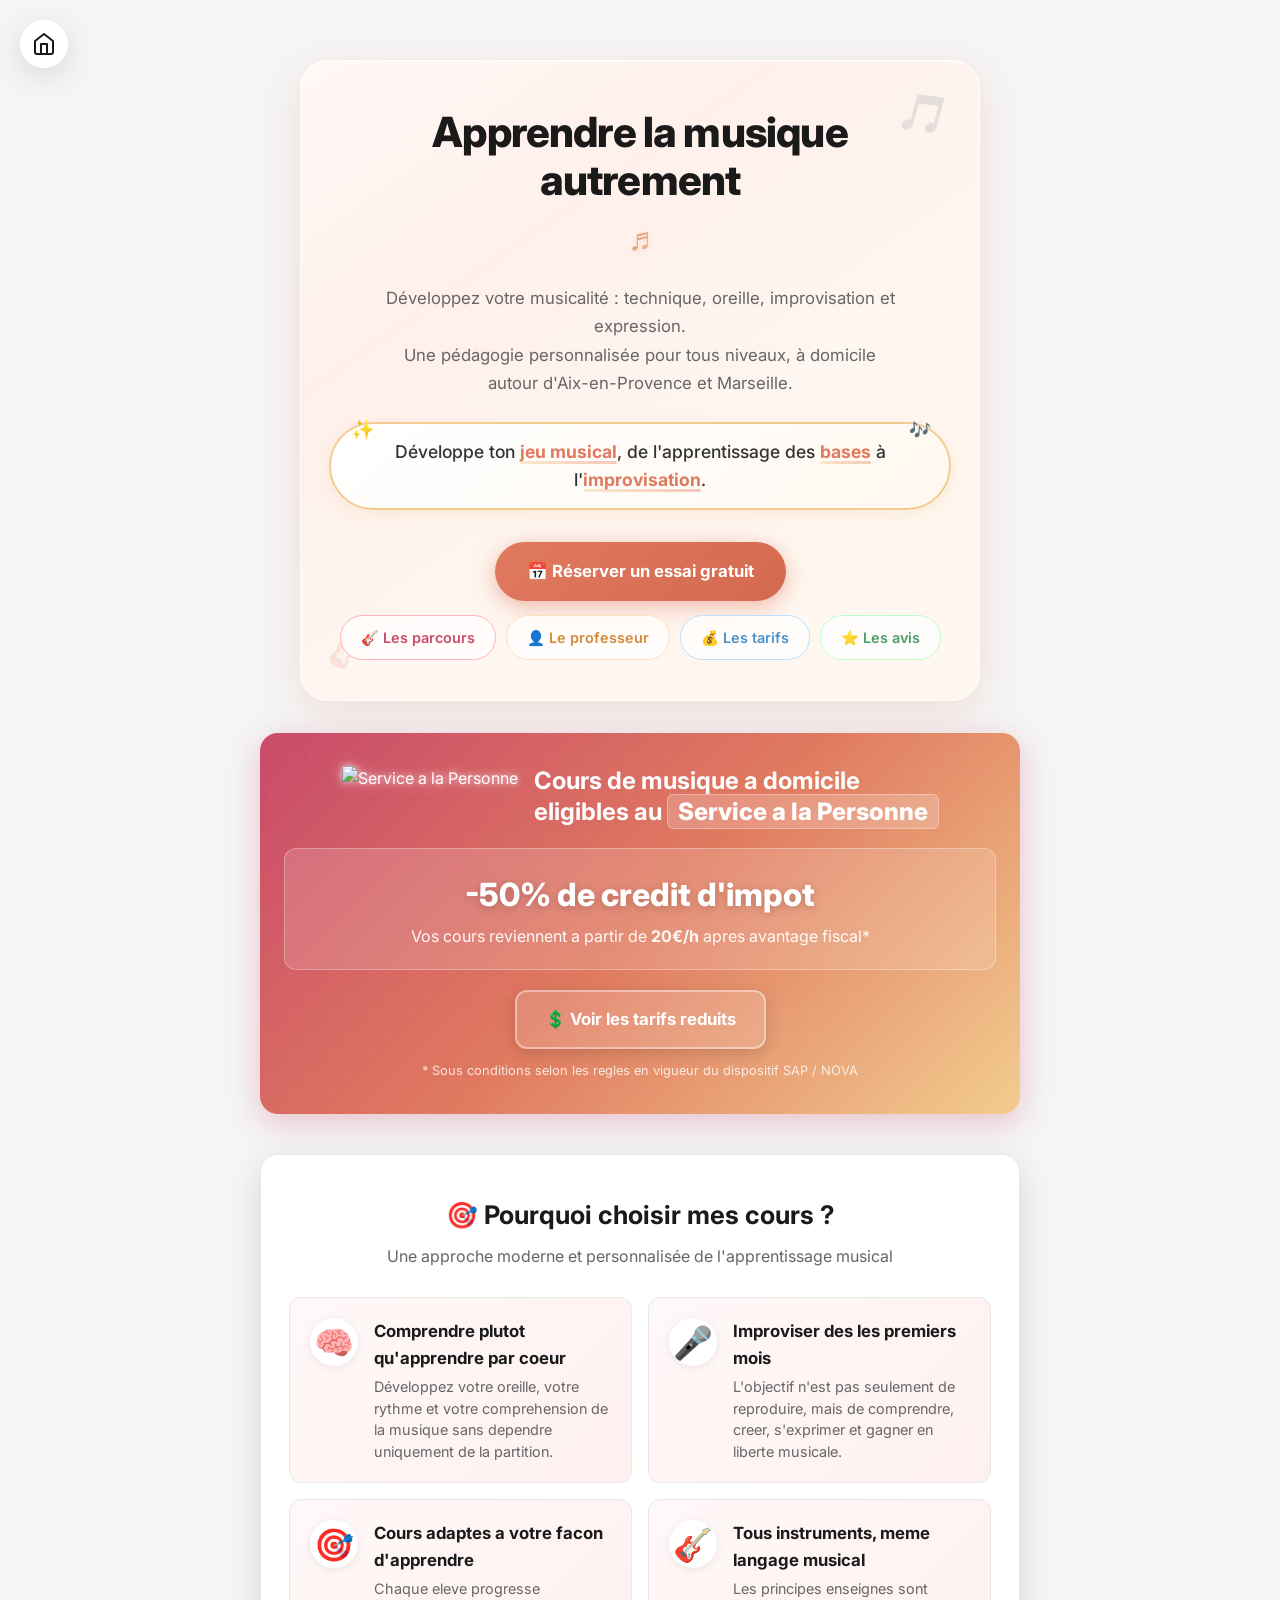
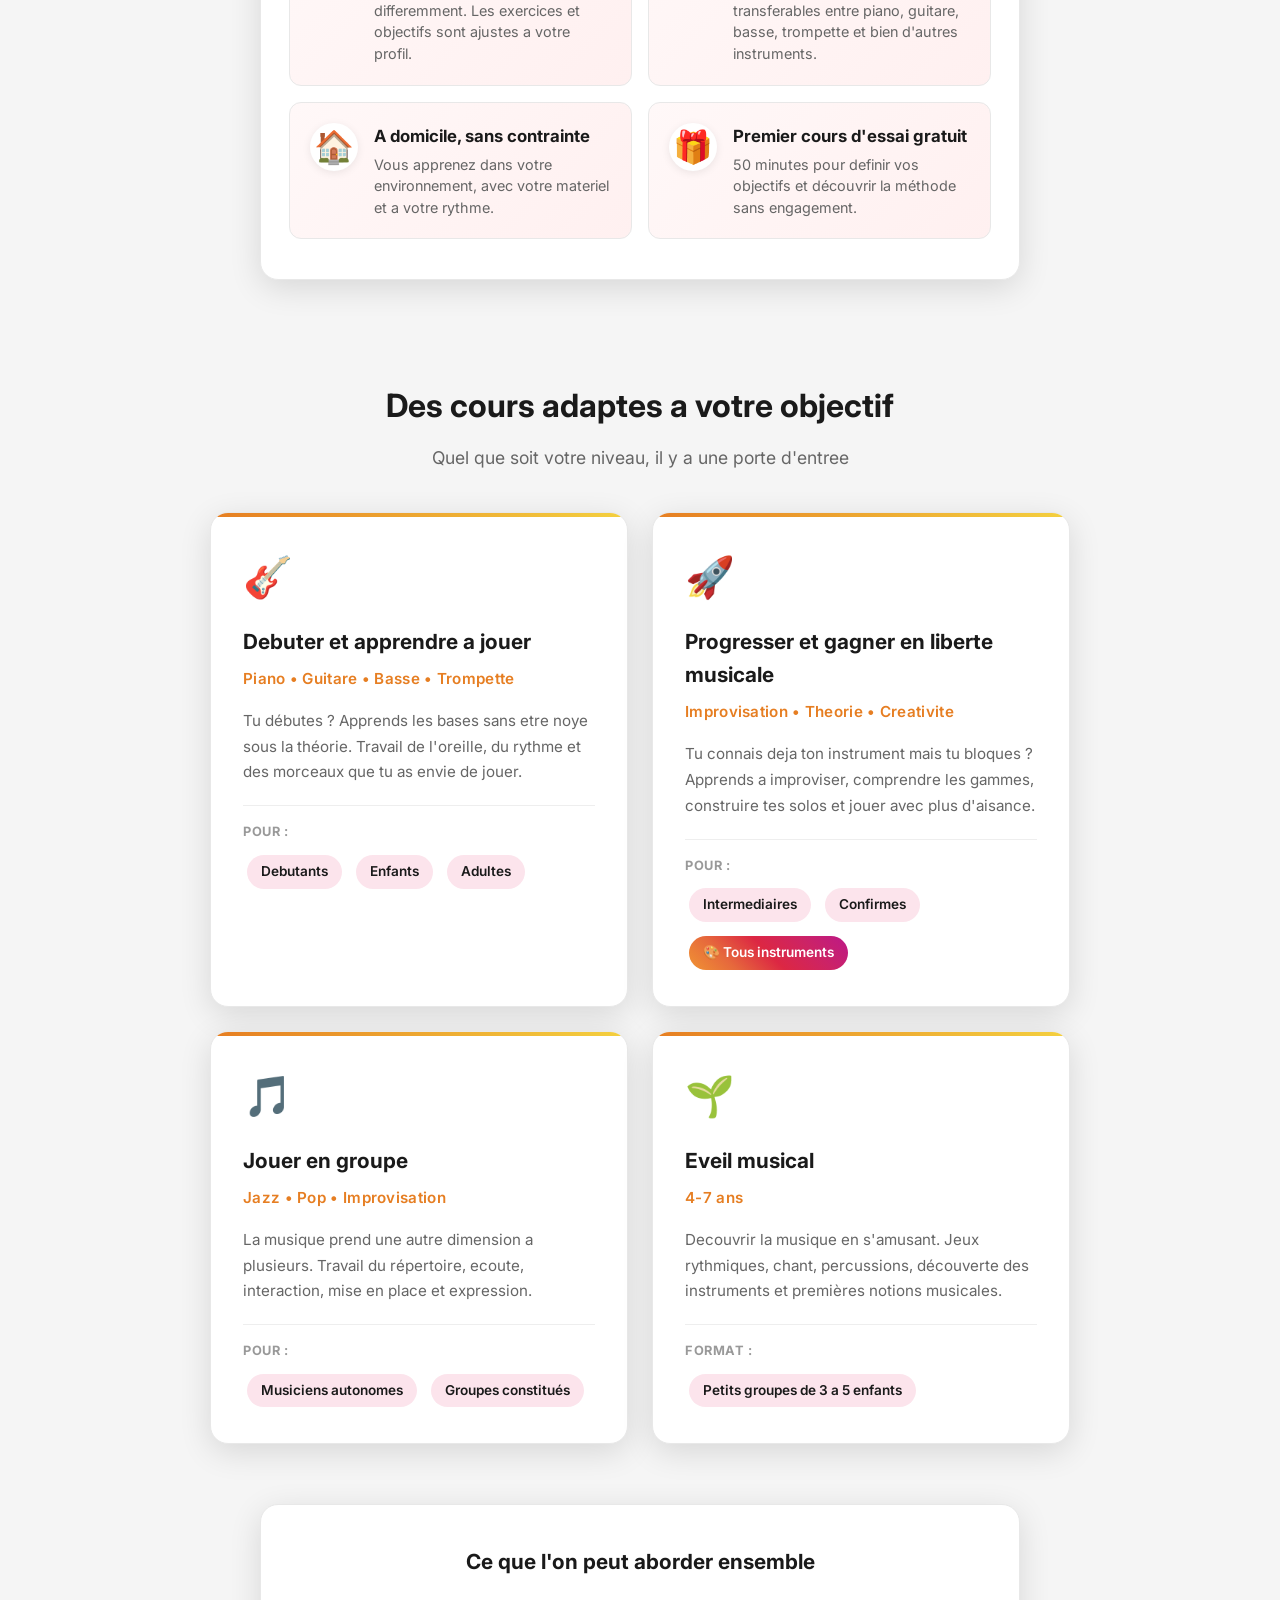
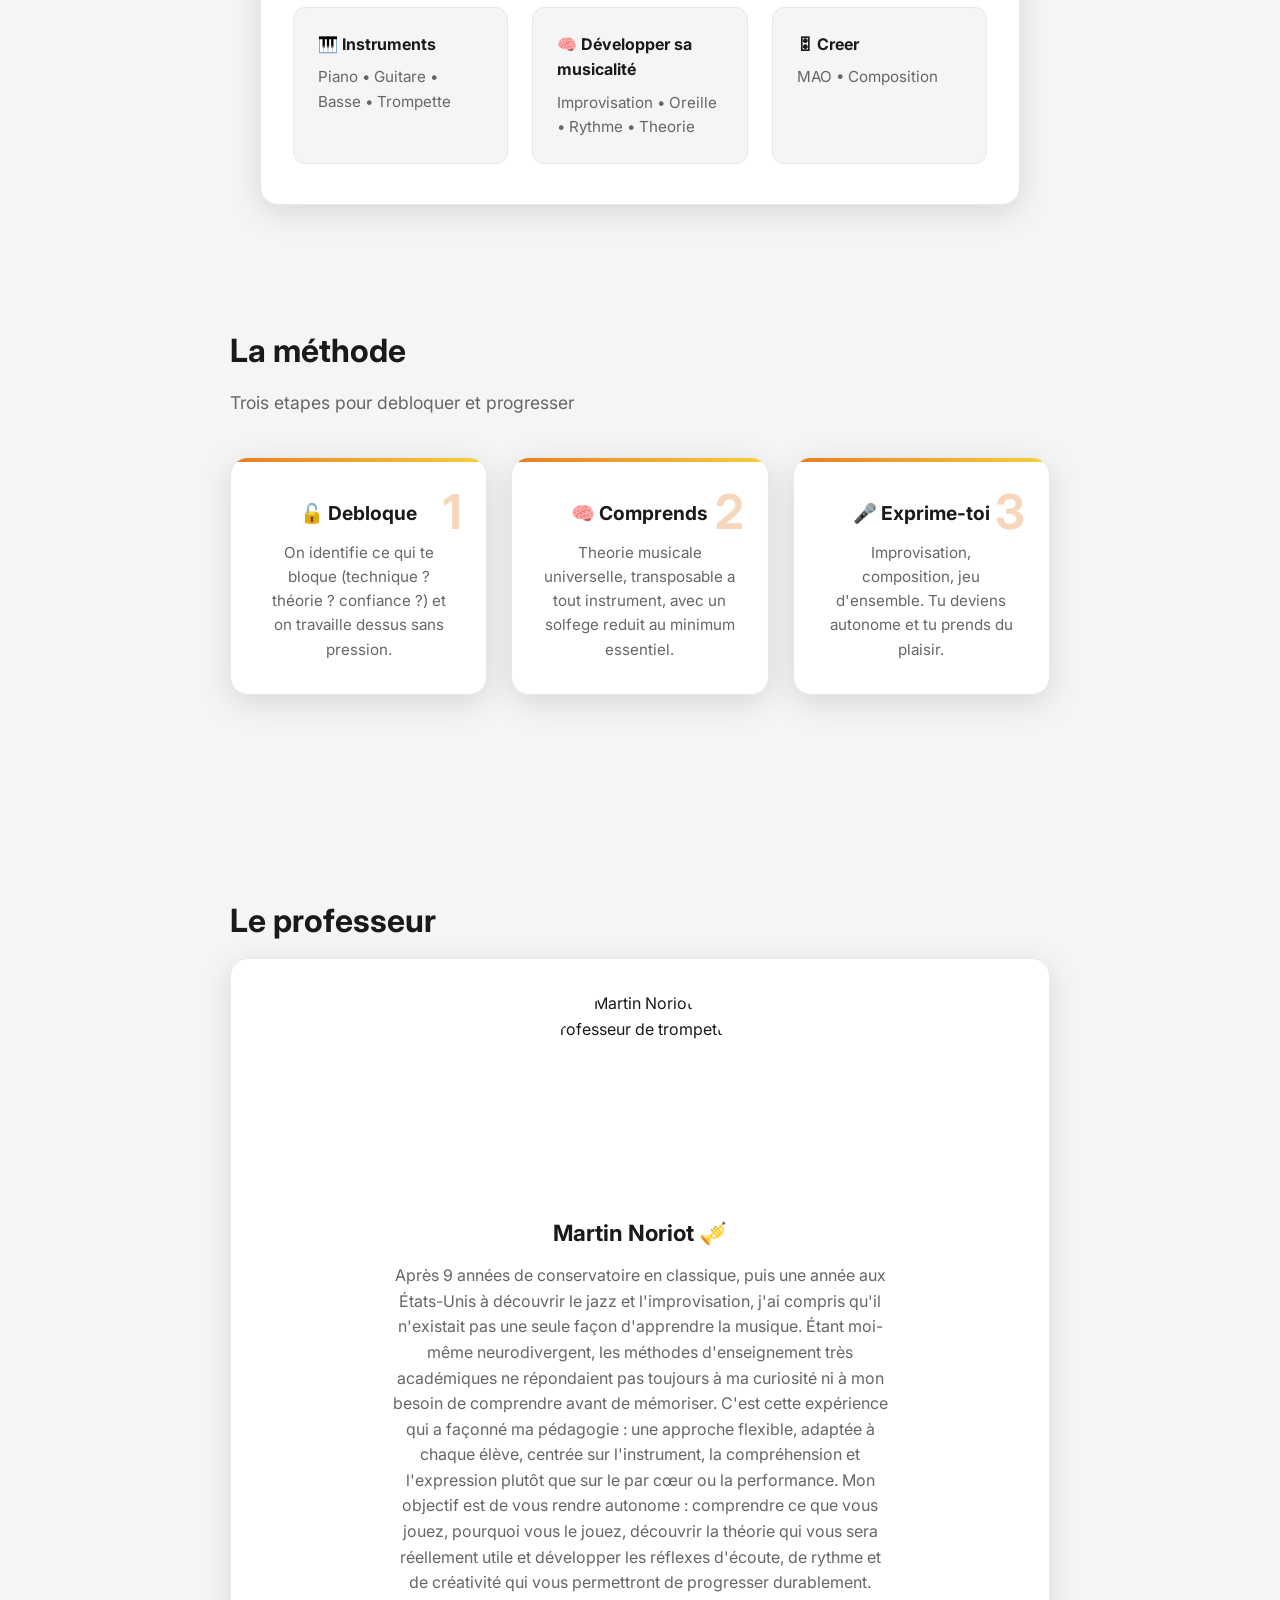
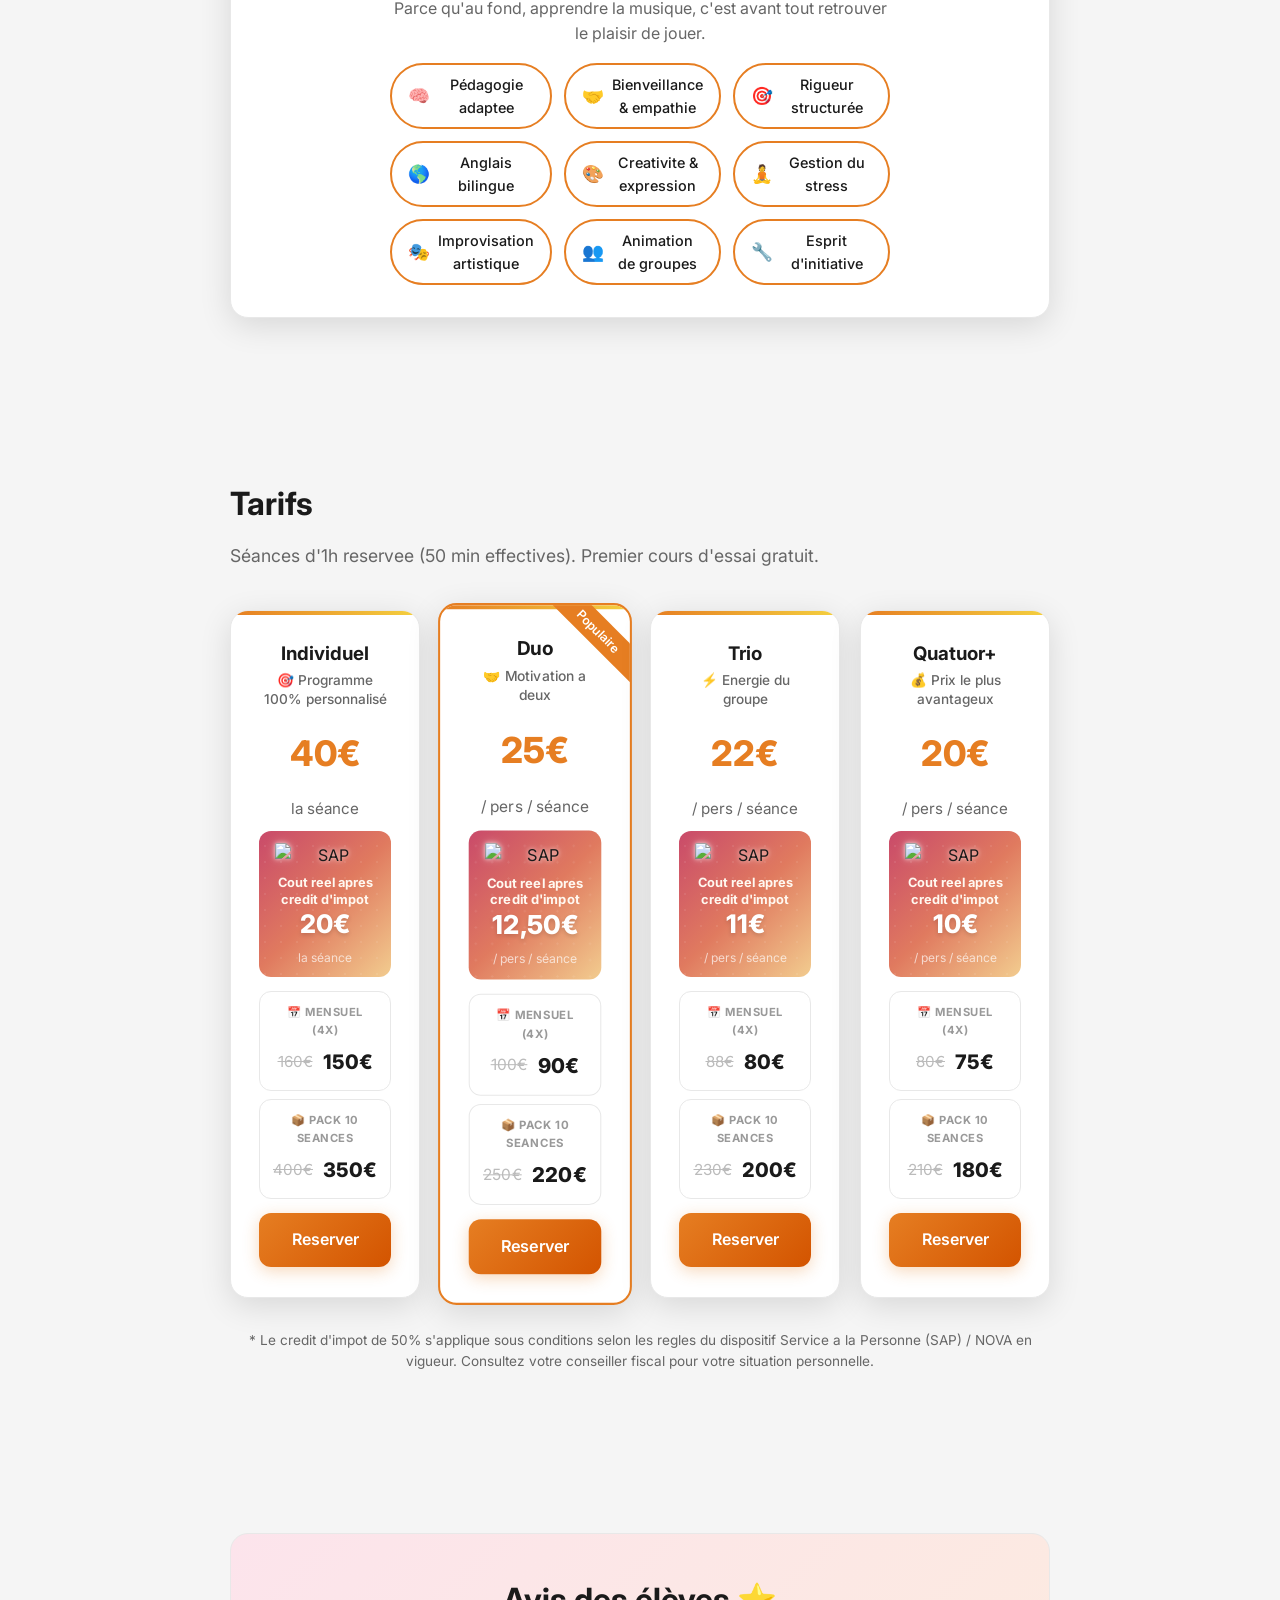
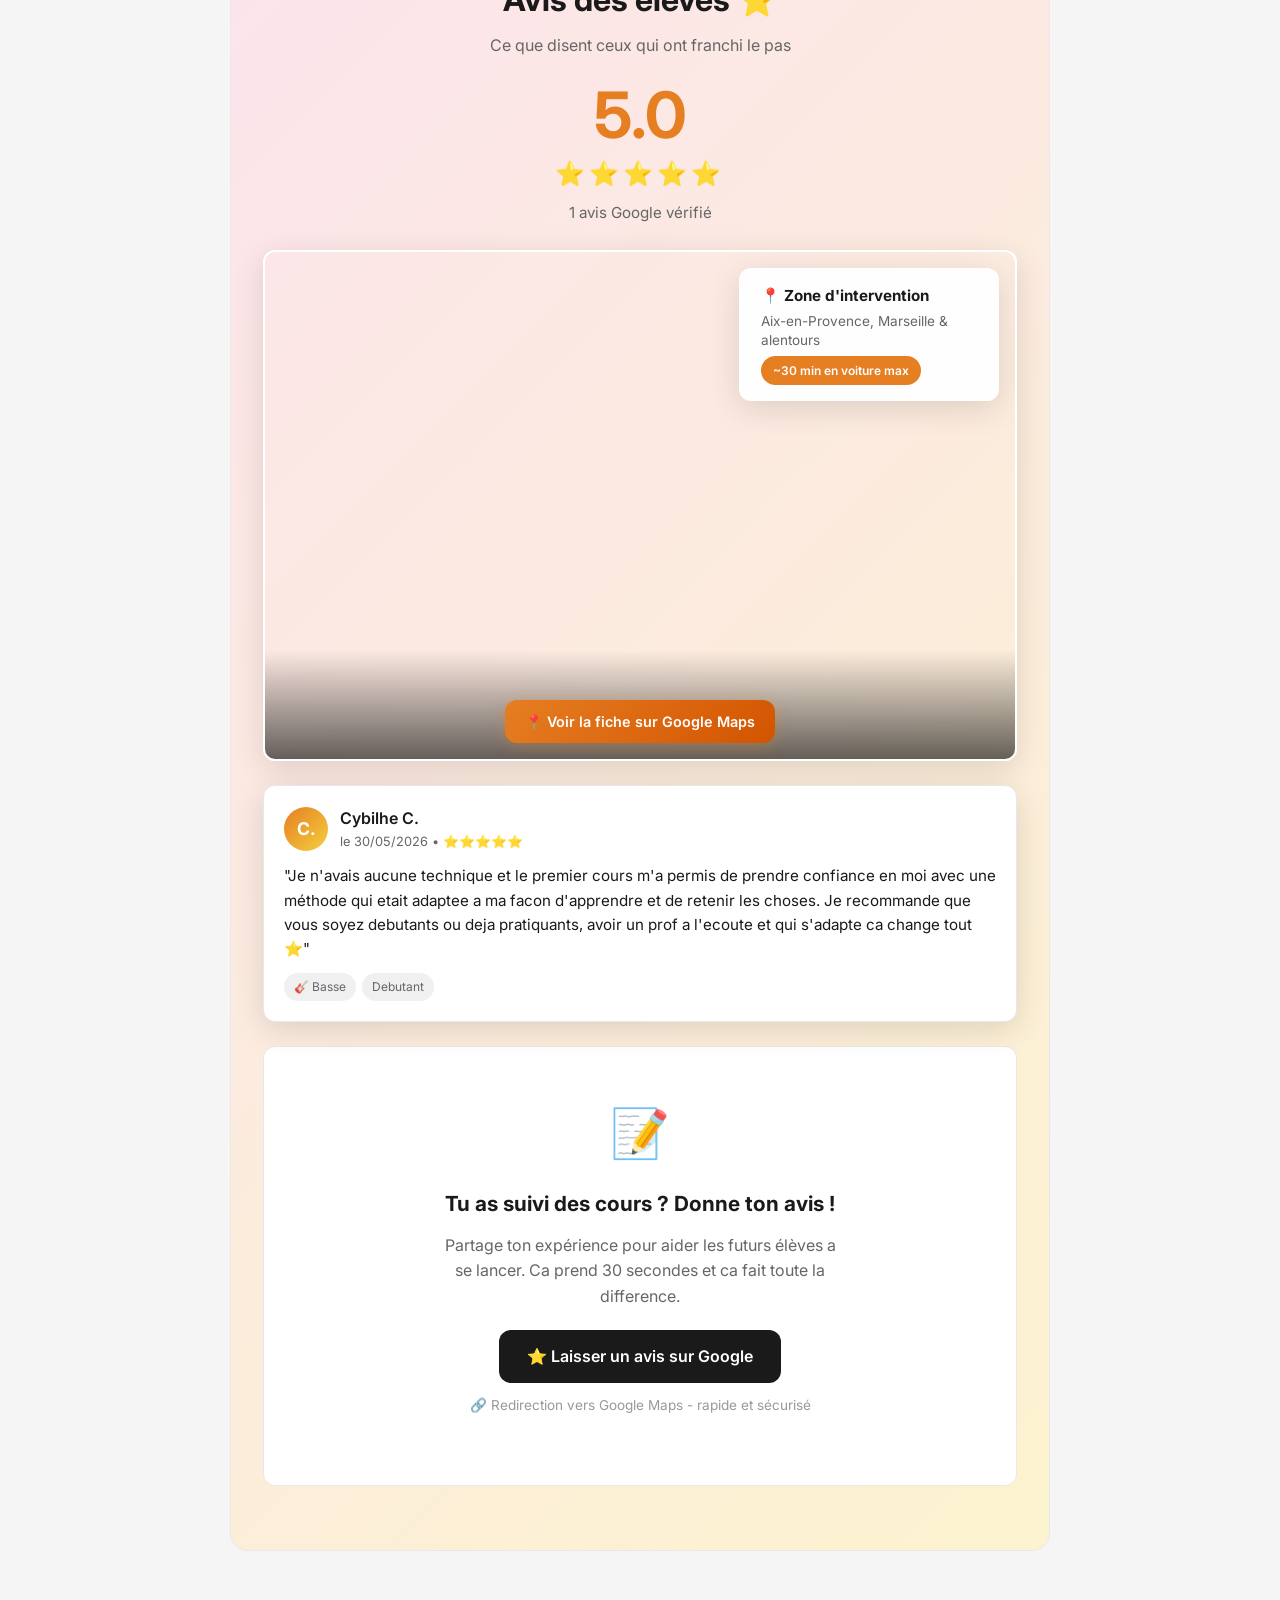
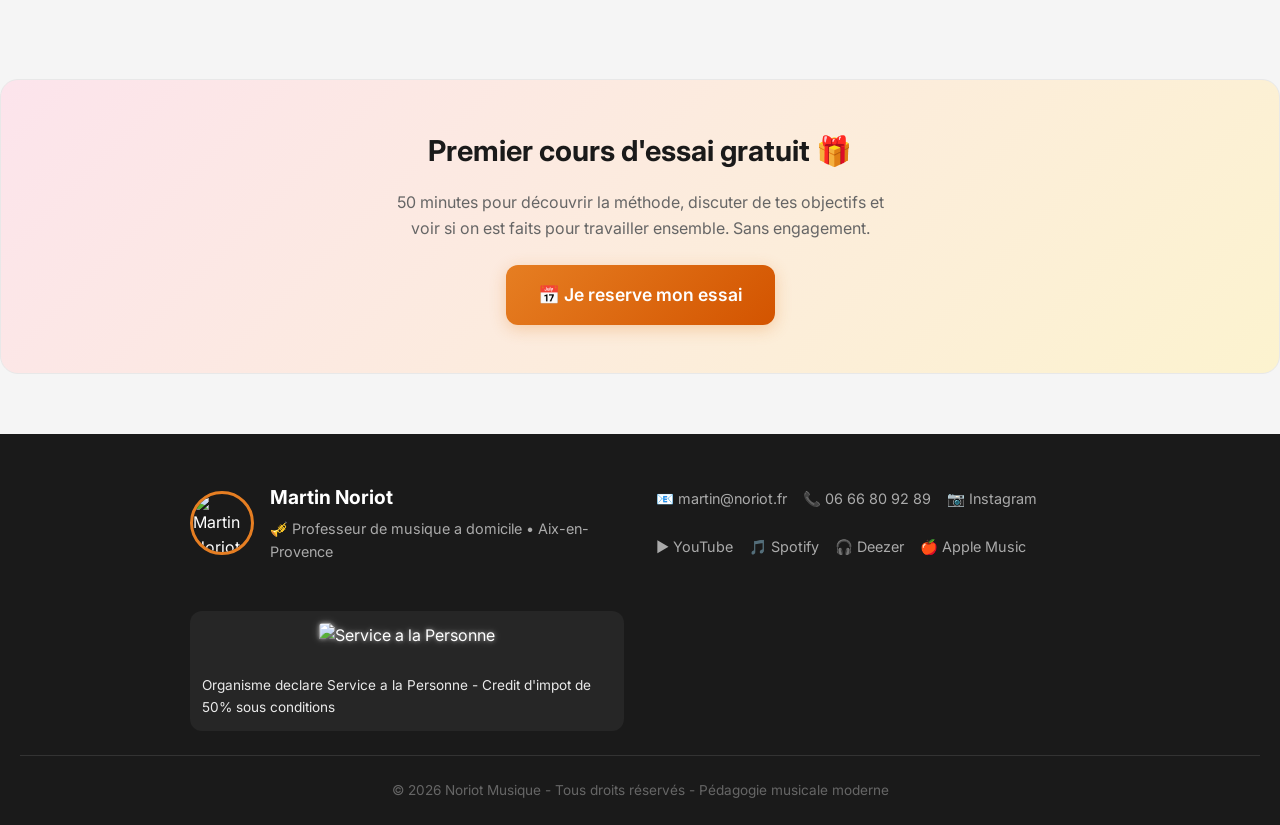
==== Cours.html @ 5ef90db4 "Revise professor description in Cours.html Updated the professor's description to reflect a more per" ====
<!DOCTYPE html>
<html lang="fr">
<head>
  <meta charset="UTF-8">
  <meta name="viewport" content="width=device-width, initial-scale=1.0">
  <title>Cours de Musique — Noriot Musique</title>
  <meta name="description" content="Cours de piano, trompette, guitare, basse a domicile a Aix-en-Provence, Marseille et alentours. Service a la Personne : 50% de credit d'impot. Pédagogie adaptee, improvisation, tous niveaux. Premier cours d'essai gratuit.">

  <link href="https://fonts.googleapis.com/css2?family=Inter:wght@300;400;500;600;700&display=swap" rel="stylesheet">
  <link rel="stylesheet" href="style.css">

  <style>
    /* ============================================
       STYLES SPECIFIQUES PAGE COURS
       ============================================ */

    body {
      background-image: url("https://raw.githubusercontent.com/MNoriot/Noriot-Musique/main/Fond.png");
      background-size: cover;
      background-position: center;
      background-repeat: no-repeat;
      background-attachment: fixed;
    }

    /* ============================================
       HERO REWORKED
       ============================================ */
        /* ============================================
       HERO REWORKED - Design moderne
       ============================================ */
    .hero-cours {
      padding: 60px 16px 32px;
      text-align: center;
    }

    .hero-cours-card {
      background: linear-gradient(145deg, #fff8f5 0%, #fff0eb 30%, #fef6f0 60%, #fff8f0 100%);
      backdrop-filter: blur(16px);
      border-radius: 28px;
      padding: 48px 28px 40px;
      max-width: 680px;
      margin: 0 auto;
      box-shadow:
        0 4px 24px rgba(224, 122, 95, 0.08),
        0 16px 48px rgba(224, 122, 95, 0.12),
        inset 0 1px 0 rgba(255,255,255,0.6);
      border: 1px solid rgba(255,255,255,0.8);
      position: relative;
      overflow: hidden;
    }

    .hero-cours-card::before {
      content: "\1F3B5";
      position: absolute;
      top: 20px;
      right: 30px;
      font-size: 2.5rem;
      opacity: 0.15;
      transform: rotate(15deg);
      pointer-events: none;
    }

    .hero-cours-card::after {
      content: "\1F3B8";
      position: absolute;
      bottom: 25px;
      left: 25px;
      font-size: 2rem;
      opacity: 0.12;
      transform: rotate(-10deg);
      pointer-events: none;
    }

    .hero-cours-card h1 {
      font-size: clamp(1.8rem, 5vw, 2.6rem);
      font-weight: 800;
      margin-bottom: 8px;
      color: #1a1a1a;
      line-height: 1.15;
      letter-spacing: -0.02em;
      position: relative;
      z-index: 2;
    }

    .hero-music-icon {
      font-size: 2rem;
      margin-bottom: 20px;
      display: inline-block;
      background: linear-gradient(135deg, #e07a5f, #f2cc8f);
      -webkit-background-clip: text;
      -webkit-text-fill-color: transparent;
      background-clip: text;
      filter: drop-shadow(0 2px 4px rgba(224, 122, 95, 0.2));
      position: relative;
      z-index: 2;
    }

    .hero-subtitle {
      font-size: 1.05rem;
      color: #666;
      max-width: 520px;
      margin: 0 auto 24px;
      line-height: 1.7;
      font-weight: 400;
      position: relative;
      z-index: 2;
    }

    .hero-slogan-wrapper {
      display: inline-block;
      background: linear-gradient(135deg, #fff 0%, #fff8f0 100%);
      border: 2px solid #f2cc8f;
      border-radius: 50px;
      padding: 14px 28px;
      margin: 0 auto 32px;
      box-shadow:
        0 4px 16px rgba(242, 204, 143, 0.25),
        inset 0 1px 0 rgba(255,255,255,0.8);
      position: relative;
      z-index: 2;
    }

    .hero-slogan-wrapper::before {
      content: "\2728";
      position: absolute;
      top: -10px;
      left: 20px;
      font-size: 1.2rem;
      animation: twinkle 2s ease-in-out infinite;
    }

    .hero-slogan-wrapper::after {
      content: "\1F3B6";
      position: absolute;
      top: -8px;
      right: 18px;
      font-size: 1.1rem;
      animation: twinkle 2.5s ease-in-out infinite 0.5s;
    }

    @keyframes twinkle {
      0%, 100% { transform: scale(1) rotate(0deg); opacity: 0.8; }
      50% { transform: scale(1.2) rotate(10deg); opacity: 1; }
    }

    .hero-slogan {
      font-size: 1.1rem;
      color: #333;
      line-height: 1.6;
      font-weight: 500;
      margin: 0;
    }

    .hero-slogan .highlight {
      color: #e07a5f;
      font-weight: 700;
      position: relative;
    }

    .hero-slogan .highlight::after {
      content: "";
      position: absolute;
      bottom: -2px;
      left: 0;
      right: 0;
      height: 3px;
      background: linear-gradient(90deg, #f2cc8f, #e07a5f);
      border-radius: 2px;
      opacity: 0.4;
    }

    .hero-buttons {
      display: flex;
      flex-direction: column;
      align-items: center;
      gap: 14px;
      position: relative;
      z-index: 2;
    }

    .hero-buttons-row-primary {
      display: flex;
      justify-content: center;
      width: 100%;
    }

    .hero-buttons-row-primary .btn {
      background: linear-gradient(135deg, #e07a5f 0%, #d4694f 100%);
      color: white;
      font-weight: 700;
      font-size: 1.05rem;
      padding: 16px 32px;
      border-radius: 50px;
      border: none;
      box-shadow:
        0 4px 16px rgba(224, 122, 95, 0.35),
        0 8px 32px rgba(224, 122, 95, 0.2);
      transition: all 0.3s ease;
      text-decoration: none;
      display: inline-flex;
      align-items: center;
      gap: 8px;
    }

    .hero-buttons-row-primary .btn:hover {
      transform: translateY(-3px) scale(1.02);
      box-shadow:
        0 8px 24px rgba(224, 122, 95, 0.45),
        0 12px 40px rgba(224, 122, 95, 0.25);
    }

    .hero-buttons-row-secondary {
      display: flex;
      flex-wrap: wrap;
      justify-content: center;
      gap: 10px;
    }

    .hero-buttons-row-secondary .btn {
      background: rgba(255,255,255,0.7);
      color: #555;
      font-weight: 600;
      font-size: 0.9rem;
      padding: 10px 20px;
      border-radius: 50px;
      border: 1.5px solid;
      transition: all 0.3s ease;
      text-decoration: none;
      display: inline-flex;
      align-items: center;
      gap: 6px;
      backdrop-filter: blur(8px);
    }

    .hero-buttons-row-secondary .btn:nth-child(1) {
      border-color: #ffb3ba;
      color: #c94a6a;
    }
    .hero-buttons-row-secondary .btn:nth-child(1):hover {
      background: #ffb3ba;
      color: white;
      transform: translateY(-2px);
    }

    .hero-buttons-row-secondary .btn:nth-child(2) {
      border-color: #ffdfba;
      color: #d4893a;
    }
    .hero-buttons-row-secondary .btn:nth-child(2):hover {
      background: #ffdfba;
      color: white;
      transform: translateY(-2px);
    }

    .hero-buttons-row-secondary .btn:nth-child(3) {
      border-color: #bae1ff;
      color: #4a90c9;
    }
    .hero-buttons-row-secondary .btn:nth-child(3):hover {
      background: #bae1ff;
      color: white;
      transform: translateY(-2px);
    }

    .hero-buttons-row-secondary .btn:nth-child(4) {
      border-color: #baffc9;
      color: #4a9c6a;
    }
    .hero-buttons-row-secondary .btn:nth-child(4):hover {
      background: #baffc9;
      color: white;
      transform: translateY(-2px);
    }

.sap-banner {
      background: linear-gradient(135deg, #c94a6a 0%, #e07a5f 50%, #f2cc8f 100%);
      color: white;
      padding: 32px 24px;
      border-radius: var(--radius);
      margin: 0 20px 40px;
      max-width: 760px;
      margin-left: auto;
      margin-right: auto;
      box-shadow: 0 8px 32px rgba(201, 74, 106, 0.3);
      position: relative;
      overflow: hidden;
      text-align: center;
    }

    .sap-banner::before {
      content: '';
      position: absolute;
      top: -50%;
      left: -50%;
      width: 200%;
      height: 200%;
      background: radial-gradient(circle, rgba(255,255,255,0.08) 1px, transparent 1px);
      background-size: 20px 20px;
      pointer-events: none;
    }

    .sap-banner-content {
      position: relative;
      z-index: 2;
    }

    .sap-badge-row {
      display: flex;
      align-items: center;
      justify-content: center;
      gap: 16px;
      flex-wrap: wrap;
      margin-bottom: 20px;
    }

    .sap-logo {
      height: 60px;
      width: auto;
      filter: drop-shadow(0 0 3px rgba(255,255,255,0.6)) drop-shadow(0 0 6px rgba(255,255,255,0.3));
      border-radius: 4px;
    }

    .sap-title {
      font-size: 1.3rem;
      font-weight: 700;
      line-height: 1.3;
      text-align: left;
    }

    .sap-highlight {
      background: rgba(255,255,255,0.2);
      color: #fff;
      padding: 2px 10px;
      border-radius: 6px;
      font-weight: 800;
      border: 1px solid rgba(255,255,255,0.3);
    }

    .sap-savings {
      background: rgba(255,255,255,0.15);
      backdrop-filter: blur(10px);
      border: 1px solid rgba(255,255,255,0.3);
      border-radius: var(--radius-sm);
      padding: 20px 24px;
      margin: 20px 0;
    }

    .sap-savings-main {
      font-size: 2rem;
      font-weight: 800;
      color: #fff;
      text-shadow: 0 2px 8px rgba(0,0,0,0.2);
    }

    .sap-savings-sub {
      font-size: 1rem;
      opacity: 0.95;
      margin-top: 4px;
    }

    .sap-cta {
      margin-top: 20px;
    }

    .sap-cta .btn {
      background: rgba(255,255,255,0.15);
      color: white;
      font-weight: 700;
      font-size: 1.05rem;
      padding: 14px 28px;
      border: 2px solid rgba(255,255,255,0.4);
      box-shadow: 0 4px 16px rgba(0,0,0,0.15);
      backdrop-filter: blur(4px);
    }

    .sap-cta .btn:hover {
      background: rgba(255,255,255,0.25);
      transform: translateY(-2px);
      box-shadow: 0 6px 20px rgba(0,0,0,0.25);
    }

    .sap-note {
      font-size: 0.8rem;
      opacity: 0.8;
      margin-top: 12px;
    }

    /* ============================================
       SECTION AVANTAGES SAP
       ============================================ */

    .sap-section {
      background: var(--blanc);
      border-radius: var(--radius);
      padding: 40px 28px;
      margin: 0 20px 40px;
      max-width: 760px;
      margin-left: auto;
      margin-right: auto;
      box-shadow: var(--shadow);
      border: 1.5px solid #e8e8e8;
    }

    .sap-section h2 {
      text-align: center;
      font-size: 1.6rem;
      margin-bottom: 8px;
      color: var(--noir);
    }

    .sap-section .subtitle {
      text-align: center;
      color: var(--gris);
      margin-bottom: 28px;
    }

    .sap-grid {
      display: grid;
      grid-template-columns: 1fr;
      gap: 16px;
    }

    .sap-item {
      display: flex;
      align-items: flex-start;
      gap: 16px;
      padding: 20px;
      background: linear-gradient(135deg, #fff8f8, #fff0f0);
      border-radius: var(--radius-sm);
      border-left: 4px solid var(--rose);
      border: 1.5px solid #e8e8e8;
      transition: var(--transition);
    }

    .sap-item:hover {
      transform: translateX(4px);
      box-shadow: var(--shadow);
    }

    .sap-item-icon {
      font-size: 2rem;
      flex-shrink: 0;
      width: 48px;
      height: 48px;
      display: flex;
      align-items: center;
      justify-content: center;
      background: white;
      border-radius: 50%;
      box-shadow: 0 2px 8px rgba(0,0,0,0.08);
    }

    .sap-item h4 {
      font-size: 1.05rem;
      margin-bottom: 4px;
      color: var(--noir);
    }

    .sap-item p {
      font-size: 0.9rem;
      color: var(--gris);
      line-height: 1.5;
      margin: 0;
    }

    /* ============================================
       POSITIONNEMENT GLOBAL
       ============================================ */
    .positioning-section {
      background: linear-gradient(135deg, var(--noir), #2d2d2d);
      border-radius: var(--radius);
      padding: 48px 32px;
      margin: 0 20px 40px;
      max-width: 760px;
      margin-left: auto;
      margin-right: auto;
      box-shadow: var(--shadow);
      text-align: center;
      position: relative;
      overflow: hidden;
    }

    .positioning-section::before {
      content: '';
      position: absolute;
      top: -50%;
      left: -50%;
      width: 200%;
      height: 200%;
      background: radial-gradient(circle, rgba(255,255,255,0.03) 1px, transparent 1px);
      background-size: 20px 20px;
      pointer-events: none;
    }

    .positioning-section h2 {
      font-size: 1.8rem;
      font-weight: 700;
      color: white;
      margin-bottom: 16px;
      position: relative;
      z-index: 2;
    }

    .positioning-section p {
      font-size: 1.15rem;
      color: #ccc;
      max-width: 560px;
      margin: 0 auto;
      line-height: 1.7;
      position: relative;
      z-index: 2;
    }

    .positioning-section .highlight {
      color: var(--orange);
      font-weight: 600;
    }

    /* ============================================
       SECTION OFFRE PAR PROFIL
       ============================================ */
    .offer-profile-section {
      padding: 60px 20px;
      max-width: 900px;
      margin: 0 auto;
    }

    .offer-profile-section .section-title {
      font-size: 2rem;
      font-weight: 700;
      margin-bottom: 12px;
      color: var(--noir);
      text-align: center;
    }

    .offer-profile-section .section-subtitle {
      font-size: 1.1rem;
      color: var(--gris);
      margin-bottom: 40px;
      text-align: center;
      max-width: 600px;
      margin-left: auto;
      margin-right: auto;
    }

    .profile-grid {
      display: grid;
      grid-template-columns: 1fr;
      gap: 24px;
    }

    .profile-card {
      background: var(--blanc);
      border-radius: var(--radius);
      padding: 32px;
      box-shadow: var(--shadow);
      transition: var(--transition);
      border-left: 4px solid var(--orange);
      border: 1.5px solid #e8e8e8;
      position: relative;
      overflow: hidden;
    }

    .profile-card:hover {
      transform: translateY(-4px);
      box-shadow: var(--shadow-hover);
    }

    .profile-card::before {
      content: '';
      position: absolute;
      top: 0;
      left: 0;
      right: 0;
      height: 4px;
      background: linear-gradient(90deg, var(--orange), var(--jaune));
    }

    .profile-card .profile-icon {
      font-size: 2.5rem;
      margin-bottom: 16px;
    }

    .profile-card h3 {
      font-size: 1.3rem;
      margin-bottom: 8px;
      color: var(--noir);
    }

    .profile-card .profile-subtitle {
      font-size: 0.95rem;
      color: var(--orange);
      font-weight: 600;
      margin-bottom: 16px;
      letter-spacing: 0.3px;
    }

    .profile-card p {
      color: var(--gris);
      font-size: 0.95rem;
      line-height: 1.7;
      margin-bottom: 12px;
    }

    .profile-card .profile-for {
      margin-top: 20px;
      padding-top: 16px;
      border-top: 1px solid #eee;
    }

    .profile-card .profile-for-label {
      font-size: 0.8rem;
      font-weight: 700;
      color: #999;
      text-transform: uppercase;
      letter-spacing: 0.5px;
      margin-bottom: 8px;
    }

    .profile-card .tags {
      display: flex;
      flex-wrap: wrap;
      gap: 6px;
    }

    /* ============================================
       INSTRUMENTS & COMPETENCES
       ============================================ */
    .skills-section {
      background: var(--blanc);
      border-radius: var(--radius);
      padding: 40px 32px;
      margin: 0 20px 40px;
      max-width: 760px;
      margin-left: auto;
      margin-right: auto;
      box-shadow: var(--shadow);
      text-align: center;
      border: 1.5px solid #e8e8e8;
    }

    .skills-section h3 {
      font-size: 1.3rem;
      margin-bottom: 28px;
      color: var(--noir);
    }

    .skills-grid {
      display: grid;
      grid-template-columns: 1fr;
      gap: 24px;
    }

    .skill-category {
      padding: 24px;
      background: var(--gris-clair);
      border-radius: var(--radius-sm);
      text-align: left;
      border: 1.5px solid #e8e8e8;
    }

    .skill-category h4 {
      font-size: 1rem;
      font-weight: 700;
      color: var(--noir);
      margin-bottom: 8px;
      display: flex;
      align-items: center;
      gap: 8px;
    }

    .skill-category p {
      font-size: 0.95rem;
      color: var(--gris);
      margin: 0;
    }

    /* Methode visuelle */
    .method-visual {
      display: grid;
      grid-template-columns: 1fr;
      gap: 24px;
      margin: 40px 0;
    }

    .method-step {
      background: var(--blanc);
      border-radius: var(--radius);
      padding: 32px;
      text-align: center;
      box-shadow: var(--shadow);
      border: 1.5px solid #e8e8e8;
      position: relative;
      overflow: hidden;
    }

    .method-step::before {
      content: '';
      position: absolute;
      top: 0;
      left: 0; right: 0;
      height: 4px;
      background: linear-gradient(90deg, var(--orange), var(--jaune));
    }

    .method-step .step-number {
      font-size: 3rem;
      font-weight: 700;
      color: var(--orange);
      opacity: 0.3;
      position: absolute;
      top: 16px; right: 24px;
    }

    .method-step h3 {
      font-size: 1.2rem;
      margin-bottom: 12px;
      margin-top: 8px;
    }

    .method-step p {
      color: var(--gris);
      font-size: 0.95rem;
    }

    /* ============================================
       TARIFS
       ============================================ */

    .prices-grid {
      display: grid;
      grid-template-columns: 1fr;
      gap: 20px;
      margin: 32px 0;
    }

    .price-card {
      position: relative;
      overflow: hidden;
      background: var(--blanc);
      border-radius: var(--radius);
      box-shadow: var(--shadow);
      transition: var(--transition);
      padding: 28px;
      text-align: center;
      border: 1.5px solid #e8e8e8;
    }

    .price-card:hover {
      transform: translateY(-4px);
      box-shadow: var(--shadow-hover);
    }

    .price-card.featured {
      border: 2px solid var(--orange);
      transform: scale(1.02);
    }

    .price-card.featured:hover {
      transform: scale(1.02) translateY(-4px);
    }

    .price-card.featured::after {
      content: 'Populaire';
      position: absolute;
      top: 12px; right: -28px;
      background: var(--orange);
      color: white;
      padding: 4px 32px;
      font-size: 0.75rem;
      font-weight: 600;
      transform: rotate(45deg);
    }

    .price-benefit {
      font-size: 0.85rem;
      font-weight: 500;
      color: var(--gris);
      margin: 2px 0 14px 0;
      line-height: 1.4;
    }

    .price-tag {
      font-size: 2.2rem;
      font-weight: 800;
      color: var(--orange);
    }

    .price-period {
      color: var(--gris);
      font-size: 0.95rem;
      margin-bottom: 4px;
    }

    .price-sap-box {
      background: linear-gradient(135deg, #c94a6a 0%, #e07a5f 50%, #f2cc8f 100%);
      border-radius: var(--radius-sm);
      padding: 12px 16px 10px;
      margin: 10px 0 14px;
      text-align: center;
      position: relative;
      overflow: hidden;
    }

    .price-sap-box::before {
      content: '';
      position: absolute;
      top: -50%;
      left: -50%;
      width: 200%;
      height: 200%;
      background: radial-gradient(circle, rgba(255,255,255,0.08) 1px, transparent 1px);
      background-size: 16px 16px;
      pointer-events: none;
    }

    .price-sap-box .sap-logo-small {
      height: 28px;
      width: auto;
      display: block;
      margin: 0 auto 4px;
      filter: drop-shadow(0 0 2px rgba(255,255,255,0.6)) drop-shadow(0 0 4px rgba(255,255,255,0.3));
      border-radius: 2px;
      position: relative;
      z-index: 1;
    }

    .price-sap-box .sap-label {
      font-size: 0.8rem;
      font-weight: 700;
      color: #fff8f0;
      margin-bottom: 2px;
      position: relative;
      z-index: 1;
      line-height: 1.3;
    }

    .price-sap-box .sap-price {
      font-size: 1.6rem;
      font-weight: 800;
      color: white;
      line-height: 1;
      position: relative;
      z-index: 1;
      text-shadow: 0 2px 4px rgba(0,0,0,0.15);
    }

    .price-sap-box .sap-note {
      font-size: 0.75rem;
      color: rgba(255,255,255,0.85);
      position: relative;
      z-index: 1;
    }

    .packs-area {
      margin-bottom: 14px;
      display: flex;
      flex-direction: column;
      gap: 8px;
    }

    .pack-box {
      background: #fff;
      border: 1.5px solid #e8e8e8;
      border-radius: var(--radius-sm);
      padding: 12px 14px;
      text-align: center;
      position: relative;
    }

    .pack-box-label {
      font-size: 0.7rem;
      font-weight: 700;
      color: #999;
      letter-spacing: 0.5px;
      margin-bottom: 6px;
      text-transform: uppercase;
    }

    .pack-box-prices {
      display: flex;
      align-items: center;
      justify-content: center;
      gap: 10px;
    }

    .pack-box-old {
      font-size: 0.95rem;
      color: #bbb;
      text-decoration: line-through;
    }

    .pack-box-new {
      font-size: 1.25rem;
      font-weight: 800;
      color: var(--noir);
    }

    .price-btn {
      width: 100%;
      margin-top: 0;
      padding: 14px 20px;
      font-size: 1rem;
      font-weight: 600;
    }

    /* CTA section */
    .cta-section {
      background: linear-gradient(135deg, var(--rose-clair), var(--jaune-clair));
      border-radius: var(--radius);
      padding: 48px 32px;
      text-align: center;
      margin: 48px 0;
      border: 1.5px solid #e8e8e8;
    }

    .cta-section h2 {
      font-size: 1.8rem;
      margin-bottom: 16px;
    }

    .cta-section p {
      color: var(--gris);
      margin-bottom: 24px;
      max-width: 500px;
      margin-left: auto;
      margin-right: auto;
    }

    .professor-atouts {
      display: grid;
      grid-template-columns: 1fr;
      gap: 12px;
      margin-top: 16px;
      width: 100%;
      max-width: 500px;
      margin-left: auto;
      margin-right: auto;
    }

    .atout-tag {
      display: inline-flex;
      align-items: center;
      gap: 8px;
      padding: 8px 16px;
      background: var(--blanc);
      border-radius: 50px;
      font-size: 0.9rem;
      font-weight: 500;
      color: var(--noir);
      border: 2px solid var(--orange);
      transition: var(--transition);
      justify-content: center;
    }

    .atout-tag:hover {
      background: var(--orange);
      color: white;
      transform: translateY(-2px);
    }

    .atout-tag .emoji {
      font-size: 1.1rem;
    }

    /* ============================================
       SECTION AVIS GOOGLE
       ============================================ */

    .reviews-section {
      background: linear-gradient(135deg, var(--rose-clair), var(--jaune-clair));
      border-radius: var(--radius);
      padding: 40px 32px;
      text-align: center;
      border: 1.5px solid #e8e8e8;
    }

    .rating-display {
      margin: 24px 0;
    }

    .rating-score {
      font-size: 4rem;
      font-weight: 700;
      color: var(--orange);
      line-height: 1;
    }

    .rating-stars {
      font-size: 1.5rem;
      letter-spacing: 4px;
      margin: 8px 0;
    }

    .rating-count {
      font-size: 0.95rem;
      color: var(--gris);
    }

    .map-area-container {
      position: relative;
      border-radius: var(--radius-sm);
      overflow: hidden;
      margin: 24px 0;
      box-shadow: var(--shadow);
      border: 2px solid var(--blanc);
    }

    .map-area-container iframe {
      width: 100%;
      height: 400px;
      border: 0;
      filter: grayscale(10%);
    }

    .map-overlay {
      position: absolute;
      top: 12px;
      right: 12px;
      background: rgba(255,255,255,0.95);
      backdrop-filter: blur(10px);
      padding: 14px 18px;
      border-radius: var(--radius-sm);
      text-align: left;
      box-shadow: var(--shadow);
      max-width: 220px;
      z-index: 10;
    }

    .map-overlay h4 {
      font-size: 0.85rem;
      margin-bottom: 4px;
      color: var(--noir);
      display: flex;
      align-items: center;
      gap: 6px;
    }

    .map-overlay p {
      font-size: 0.8rem;
      color: var(--gris);
      margin: 0 0 6px 0;
      line-height: 1.4;
    }

    .map-overlay .zone-tag {
      display: inline-block;
      padding: 5px 12px;
      background: var(--orange);
      color: white;
      border-radius: 999px;
      font-size: 0.75rem;
      font-weight: 600;
    }

    .map-cta {
      position: absolute;
      bottom: 0;
      left: 0;
      right: 0;
      background: linear-gradient(transparent, rgba(0,0,0,0.6));
      padding: 50px 20px 16px;
      text-align: center;
      z-index: 10;
    }

    .reviews-empty {
      background: var(--blanc);
      border-radius: var(--radius-sm);
      padding: 48px 32px;
      margin: 24px 0;
      border: 1.5px solid #e8e8e8;
    }

    .reviews-empty-icon {
      font-size: 3rem;
      margin-bottom: 16px;
    }

    .reviews-empty h3 {
      font-size: 1.3rem;
      margin-bottom: 12px;
      color: var(--noir);
    }

    .reviews-empty p {
      color: var(--gris);
      max-width: 400px;
      margin: 0 auto 20px;
      line-height: 1.6;
    }

    .review-cta {
      margin-top: 24px;
    }

    .review-cta p {
      color: var(--gris);
      margin-bottom: 16px;
    }

    .review-note {
      margin-top: 12px;
      font-size: 0.85rem;
      color: #999;
    }

    .footer-sap {
      display: flex;
      align-items: center;
      justify-content: center;
      gap: 12px;
      flex-wrap: wrap;
      margin-top: 16px;
      padding: 12px;
      background: rgba(255,255,255,0.05);
      border-radius: var(--radius-sm);
    }

    .footer-sap img {
      height: 40px;
      width: auto;
      filter: drop-shadow(0 0 2px rgba(255,255,255,0.5)) drop-shadow(0 0 4px rgba(255,255,255,0.2));
      border-radius: 4px;
    }

    .footer-sap span {
      font-size: 0.85rem;
      opacity: 0.9;
    }

    @media (min-width: 768px) {
      .method-visual { grid-template-columns: repeat(3, 1fr); }
      .prices-grid { grid-template-columns: repeat(2, 1fr); }
      .professor-atouts { grid-template-columns: repeat(2, 1fr); }
      .sap-grid { grid-template-columns: repeat(2, 1fr); }
      .profile-grid { grid-template-columns: repeat(2, 1fr); }
      .skills-grid { grid-template-columns: repeat(3, 1fr); }
      .sap-title { font-size: 1.5rem; }
      .map-area-container iframe { height: 450px; }
      .map-overlay { top: 16px; right: 16px; padding: 16px 22px; max-width: 260px; }
      .map-overlay h4 { font-size: 0.95rem; }
      .map-overlay p { font-size: 0.85rem; }
    }

    @media (min-width: 1024px) {
      .prices-grid { grid-template-columns: repeat(4, 1fr); }
      .professor-atouts { grid-template-columns: repeat(3, 1fr); }
      .sap-grid { grid-template-columns: repeat(2, 1fr); }
      .profile-grid { grid-template-columns: repeat(2, 1fr); }
      .map-area-container iframe { height: 500px; }
    }
  </style>
</head>
<body>
  <div class="progress-bar" id="progressBar"></div>

  <a href="index.html" class="nav-float" aria-label="Retour a l'accueil">
    <svg viewBox="0 0 24 24" fill="none" stroke="currentColor" stroke-width="2" stroke-linecap="round" stroke-linejoin="round">
      <path d="M3 9l9-7 9 7v11a2 2 0 0 1-2 2H5a2 2 0 0 1-2-2z"></path>
      <polyline points="9 22 9 12 15 12 15 22"></polyline>
    </svg>
  </a>

    <section class="hero-cours">
    <div class="hero-cours-card">
      <h1>Apprendre la musique autrement</h1>
      <div class="hero-music-icon">&#9836;</div>
      <p class="hero-subtitle">
        Développez votre musicalité : technique, oreille, improvisation et expression.<br>
        Une pédagogie personnalisée pour tous niveaux, à domicile autour d'Aix-en-Provence et Marseille.
      </p>
      <div class="hero-slogan-wrapper">
        <p class="hero-slogan">
          Développe ton <span class="highlight">jeu musical</span>, de l'apprentissage des <span class="highlight">bases</span> à l'<span class="highlight">improvisation</span>.
        </p>
      </div>
      <div class="hero-buttons">
        <div class="hero-buttons-row-primary">
          <a href="Reserver.html" class="btn">&#128197; Réserver un essai gratuit</a>
        </div>
        <div class="hero-buttons-row-secondary">
          <a href="#offre" class="btn">&#127928; Les parcours</a>
          <a href="#professeur" class="btn">&#128100; Le professeur</a>
          <a href="#tarifs" class="btn">&#128176; Les tarifs</a>
          <a href="#avis" class="btn">&#11088; Les avis</a>
        </div>
      </div>
    </div>
  </section>


  <div class="sap-banner reveal">
    <div class="sap-banner-content">
      <div class="sap-badge-row">
        <img src="https://raw.githubusercontent.com/MNoriot/Noriot-Musique/main/Traceur_SAP_buro_rvb_png.png" alt="Service a la Personne" class="sap-logo">
        <div class="sap-title">
          Cours de musique a domicile<br>eligibles au <span class="sap-highlight">Service a la Personne</span>
        </div>
      </div>
      <div class="sap-savings">
        <div class="sap-savings-main">-50% de credit d'impot</div>
        <div class="sap-savings-sub">Vos cours reviennent a partir de <strong>20€/h</strong> apres avantage fiscal*</div>
      </div>
      <div class="sap-cta">
        <a href="#tarifs" class="btn">&#128178; Voir les tarifs reduits</a>
      </div>
      <p class="sap-note">* Sous conditions selon les regles en vigueur du dispositif SAP / NOVA</p>
    </div>
  </div>

  <section class="sap-section reveal" id="sap-avantages">
    <h2>&#127919; Pourquoi choisir mes cours ?</h2>
    <p class="subtitle">Une approche moderne et personnalisée de l'apprentissage musical</p>
    <div class="sap-grid">
      <div class="sap-item reveal">
        <div class="sap-item-icon">&#129504;</div>
        <div>
          <h4>Comprendre plutot qu'apprendre par coeur</h4>
          <p>Développez votre oreille, votre rythme et votre comprehension de la musique sans dependre uniquement de la partition.</p>
        </div>
      </div>
      <div class="sap-item reveal">
        <div class="sap-item-icon">&#127908;</div>
        <div>
          <h4>Improviser des les premiers mois</h4>
          <p>L'objectif n'est pas seulement de reproduire, mais de comprendre, creer, s'exprimer et gagner en liberte musicale.</p>
        </div>
      </div>
      <div class="sap-item reveal">
        <div class="sap-item-icon">&#127919;</div>
        <div>
          <h4>Cours adaptes a votre facon d'apprendre</h4>
          <p>Chaque eleve progresse differemment. Les exercices et objectifs sont ajustes a votre profil.</p>
        </div>
      </div>
      <div class="sap-item reveal">
        <div class="sap-item-icon">&#127928;</div>
        <div>
          <h4>Tous instruments, meme langage musical</h4>
          <p>Les principes enseignes sont transferables entre piano, guitare, basse, trompette et bien d'autres instruments.</p>
        </div>
      </div>
      <div class="sap-item reveal">
        <div class="sap-item-icon">&#127968;</div>
        <div>
          <h4>A domicile, sans contrainte</h4>
          <p>Vous apprenez dans votre environnement, avec votre materiel et a votre rythme.</p>
        </div>
      </div>
      <div class="sap-item reveal">
        <div class="sap-item-icon">&#127873;</div>
        <div>
          <h4>Premier cours d'essai gratuit</h4>
          <p>50 minutes pour definir vos objectifs et découvrir la méthode sans engagement.</p>
        </div>
      </div>
    </div>
  </section>

    <section class="offer-profile-section" id="offre">
    <h2 class="section-title">Des cours adaptes a votre objectif</h2>
    <p class="section-subtitle">Quel que soit votre niveau, il y a une porte d'entree</p>
    <div class="profile-grid">
      <div class="profile-card reveal">
        <div class="profile-icon">&#127928;</div>
        <h3>Debuter et apprendre a jouer</h3>
        <p class="profile-subtitle">Piano &#8226; Guitare &#8226; Basse &#8226; Trompette</p>
        <p>Tu débutes ? Apprends les bases sans etre noye sous la théorie. Travail de l'oreille, du rythme et des morceaux que tu as envie de jouer.</p>
        <div class="profile-for">
          <div class="profile-for-label">Pour :</div>
          <div class="tags">
            <span class="tag">Debutants</span>
            <span class="tag">Enfants</span>
            <span class="tag">Adultes</span>
          </div>
        </div>
      </div>
      <div class="profile-card reveal">
        <div class="profile-icon">&#128640;</div>
        <h3>Progresser et gagner en liberte musicale</h3>
        <p class="profile-subtitle">Improvisation &#8226; Theorie &#8226; Creativite</p>
        <p>Tu connais deja ton instrument mais tu bloques ? Apprends a improviser, comprendre les gammes, construire tes solos et jouer avec plus d'aisance.</p>
        <div class="profile-for">
          <div class="profile-for-label">Pour :</div>
          <div class="tags">
            <span class="tag">Intermediaires</span>
            <span class="tag">Confirmes</span>
            <span class="tag tag-tous-instruments">&#127912; Tous instruments</span>
          </div>
        </div>
      </div>
      <div class="profile-card reveal">
        <div class="profile-icon">&#127925;</div>
        <h3>Jouer en groupe</h3>
        <p class="profile-subtitle">Jazz &#8226; Pop &#8226; Improvisation</p>
        <p>La musique prend une autre dimension a plusieurs. Travail du répertoire, ecoute, interaction, mise en place et expression.</p>
        <div class="profile-for">
          <div class="profile-for-label">Pour :</div>
          <div class="tags">
            <span class="tag">Musiciens autonomes</span>
            <span class="tag">Groupes constitués</span>
          </div>
        </div>
      </div>
      <div class="profile-card reveal">
        <div class="profile-icon">&#127793;</div>
        <h3>Eveil musical</h3>
        <p class="profile-subtitle">4-7 ans</p>
        <p>Decouvrir la musique en s'amusant. Jeux rythmiques, chant, percussions, découverte des instruments et premières notions musicales.</p>
        <div class="profile-for">
          <div class="profile-for-label">Format :</div>
          <div class="tags">
            <span class="tag">Petits groupes de 3 a 5 enfants</span>
          </div>
        </div>
      </div>
    </div>
  </section>

  <section class="skills-section reveal">
    <h3>Ce que l'on peut aborder ensemble</h3>
    <div class="skills-grid">
      <div class="skill-category">
        <h4>&#127929; Instruments</h4>
        <p>Piano &#8226; Guitare &#8226; Basse &#8226; Trompette</p>
      </div>
      <div class="skill-category">
        <h4>&#129504; Développer sa musicalité</h4>
        <p>Improvisation &#8226; Oreille &#8226; Rythme &#8226; Theorie</p>
      </div>
      <div class="skill-category">
        <h4>&#127899; Creer</h4>
        <p>MAO &#8226; Composition</p>
      </div>
    </div>
  </section>

  <section class="section">
    <h2 class="section-title">La méthode</h2>
    <p class="section-subtitle">Trois etapes pour debloquer et progresser</p>
    <div class="method-visual">
      <div class="method-step reveal">
        <span class="step-number">1</span>
        <h3>&#128275; Debloque</h3>
        <p>On identifie ce qui te bloque (technique ? théorie ? confiance ?) et on travaille dessus sans pression.</p>
      </div>
      <div class="method-step reveal">
        <span class="step-number">2</span>
        <h3>&#129504; Comprends</h3>
        <p>Theorie musicale universelle, transposable a tout instrument, avec un solfege reduit au minimum essentiel.</p>
      </div>
      <div class="method-step reveal">
        <span class="step-number">3</span>
        <h3>&#127908; Exprime-toi</h3>
        <p>Improvisation, composition, jeu d'ensemble. Tu deviens autonome et tu prends du plaisir.</p>
      </div>
    </div>
  </section>
<section class="section reveal" id="professeur">
  <h2 class="section-title">Le professeur</h2>
  <div class="card" style="display:flex; flex-direction:column; align-items:center; gap:24px; text-align:center; border: 1.5px solid #e8e8e8;">
    <img src="https://raw.githubusercontent.com/MNoriot/Noriot-Musique/main/Nono.jpeg" alt="Martin Noriot - Professeur de trompette" style="width:200px; height:200px; border-radius:50%; object-fit:cover;"/>
    <div>
      <h3 style="font-size:1.4rem; margin-bottom:12px;">Martin Noriot &#127930;</h3>
      <p style="color:var(--gris); max-width:500px;">Après 9 années de conservatoire en classique, puis une année aux États-Unis à découvrir le jazz et l'improvisation, j'ai compris qu'il n'existait pas une seule façon d'apprendre la musique. Étant moi-même neurodivergent, les méthodes d'enseignement très académiques ne répondaient pas toujours à ma curiosité ni à mon besoin de comprendre avant de mémoriser.
C'est cette expérience qui a façonné ma pédagogie : une approche flexible, adaptée à chaque élève, centrée sur l'instrument, la compréhension et l'expression plutôt que sur le par cœur ou la performance.
Mon objectif est de vous rendre autonome : comprendre ce que vous jouez, pourquoi vous le jouez, découvrir la théorie qui vous sera réellement utile et développer les réflexes d'écoute, de rythme et de créativité qui vous permettront de progresser durablement. Parce qu'au fond, apprendre la musique, c'est avant tout retrouver le plaisir de jouer.</p>
      <div class="professor-atouts">
        <span class="atout-tag"><span class="emoji">&#129504;</span> Pédagogie adaptee</span>
        <span class="atout-tag"><span class="emoji">&#129309;</span> Bienveillance & empathie</span>
        <span class="atout-tag"><span class="emoji">&#127919;</span> Rigueur structurée</span>
        <span class="atout-tag"><span class="emoji">&#127758;</span> Anglais bilingue</span>
        <span class="atout-tag"><span class="emoji">&#127912;</span> Creativite & expression</span>
        <span class="atout-tag"><span class="emoji">&#129496;</span> Gestion du stress</span>
        <span class="atout-tag"><span class="emoji">&#127917;</span> Improvisation artistique</span>
        <span class="atout-tag"><span class="emoji">&#128101;</span> Animation de groupes</span>
        <span class="atout-tag"><span class="emoji">&#128295;</span> Esprit d'initiative</span>
      </div>
    </div>
  </div>
</section>

<section class="section" id="tarifs">
  <h2 class="section-title">Tarifs</h2>
  <p class="section-subtitle">Séances d'1h reservee (50 min effectives). Premier cours d'essai gratuit.</p>
  <div class="prices-grid">
    <div class="price-card reveal">
      <h3>Individuel</h3>
      <p class="price-benefit">&#127919; Programme 100% personnalisé</p>
      <div class="price-tag">40€</div>
      <p class="price-period">la séance</p>
      <div class="price-sap-box">
        <img src="https://raw.githubusercontent.com/MNoriot/Noriot-Musique/main/Traceur_SAP_buro_rvb_png.png" alt="SAP" class="sap-logo-small">
        <div class="sap-label">Cout reel apres credit d'impot</div>
        <div class="sap-price">20€</div>
        <div class="sap-note">la séance</div>
      </div>
      <div class="packs-area">
        <div class="pack-box">
          <div class="pack-box-label">&#128197; MENSUEL (4x)</div>
          <div class="pack-box-prices"><span class="pack-box-old">160€</span><span class="pack-box-new">150€</span></div>
        </div>
        <div class="pack-box">
          <div class="pack-box-label">&#128230; PACK 10 SEANCES</div>
          <div class="pack-box-prices"><span class="pack-box-old">400€</span><span class="pack-box-new">350€</span></div>
        </div>
      </div>
      <a href="Reserver.html" class="btn btn-primary price-btn">Reserver</a>
    </div>
    <div class="price-card featured reveal">
      <h3>Duo</h3>
      <p class="price-benefit">&#129309; Motivation a deux</p>
      <div class="price-tag">25€</div>
      <p class="price-period">/ pers / séance</p>
      <div class="price-sap-box">
        <img src="https://raw.githubusercontent.com/MNoriot/Noriot-Musique/main/Traceur_SAP_buro_rvb_png.png" alt="SAP" class="sap-logo-small">
        <div class="sap-label">Cout reel apres credit d'impot</div>
        <div class="sap-price">12,50€</div>
        <div class="sap-note">/ pers / séance</div>
      </div>
      <div class="packs-area">
        <div class="pack-box">
          <div class="pack-box-label">&#128197; MENSUEL (4x)</div>
          <div class="pack-box-prices"><span class="pack-box-old">100€</span><span class="pack-box-new">90€</span></div>
        </div>
        <div class="pack-box">
          <div class="pack-box-label">&#128230; PACK 10 SEANCES</div>
          <div class="pack-box-prices"><span class="pack-box-old">250€</span><span class="pack-box-new">220€</span></div>
        </div>
      </div>
      <a href="Reserver.html" class="btn btn-primary price-btn">Reserver</a>
    </div>
    <div class="price-card reveal">
      <h3>Trio</h3>
      <p class="price-benefit">&#9889; Energie du groupe</p>
      <div class="price-tag">22€</div>
      <p class="price-period">/ pers / séance</p>
      <div class="price-sap-box">
        <img src="https://raw.githubusercontent.com/MNoriot/Noriot-Musique/main/Traceur_SAP_buro_rvb_png.png" alt="SAP" class="sap-logo-small">
        <div class="sap-label">Cout reel apres credit d'impot</div>
        <div class="sap-price">11€</div>
        <div class="sap-note">/ pers / séance</div>
      </div>
      <div class="packs-area">
        <div class="pack-box">
          <div class="pack-box-label">&#128197; MENSUEL (4x)</div>
          <div class="pack-box-prices"><span class="pack-box-old">88€</span><span class="pack-box-new">80€</span></div>
        </div>
        <div class="pack-box">
          <div class="pack-box-label">&#128230; PACK 10 SEANCES</div>
          <div class="pack-box-prices"><span class="pack-box-old">230€</span><span class="pack-box-new">200€</span></div>
        </div>
      </div>
      <a href="Reserver.html" class="btn btn-primary price-btn">Reserver</a>
    </div>
    <div class="price-card reveal">
      <h3>Quatuor+</h3>
      <p class="price-benefit">&#128176; Prix le plus avantageux</p>
      <div class="price-tag">20€</div>
      <p class="price-period">/ pers / séance</p>
      <div class="price-sap-box">
        <img src="https://raw.githubusercontent.com/MNoriot/Noriot-Musique/main/Traceur_SAP_buro_rvb_png.png" alt="SAP" class="sap-logo-small">
        <div class="sap-label">Cout reel apres credit d'impot</div>
        <div class="sap-price">10€</div>
        <div class="sap-note">/ pers / séance</div>
      </div>
      <div class="packs-area">
        <div class="pack-box">
          <div class="pack-box-label">&#128197; MENSUEL (4x)</div>
          <div class="pack-box-prices"><span class="pack-box-old">80€</span><span class="pack-box-new">75€</span></div>
        </div>
        <div class="pack-box">
          <div class="pack-box-label">&#128230; PACK 10 SEANCES</div>
          <div class="pack-box-prices"><span class="pack-box-old">210€</span><span class="pack-box-new">180€</span></div>
        </div>
      </div>
      <a href="Reserver.html" class="btn btn-primary price-btn">Reserver</a>
    </div>
  </div>
  <p style="text-align:center; color:var(--gris); font-size:0.85rem; margin-top:20px;">* Le credit d'impot de 50% s'applique sous conditions selon les regles du dispositif Service a la Personne (SAP) / NOVA en vigueur. Consultez votre conseiller fiscal pour votre situation personnelle.</p>
</section>
<section class="section" id="avis">
  <div class="reviews-section">
    <h2 class="section-title" style="margin-bottom:8px;">Avis des élèves &#11088;</h2>
    <p style="color:var(--gris);">Ce que disent ceux qui ont franchi le pas</p>
    <div class="rating-display">
      <div class="rating-score">5.0</div>
      <div class="rating-stars">&#11088;&#11088;&#11088;&#11088;&#11088;</div>
      <div class="rating-count">1 avis Google vérifié</div>
    </div>
    <div class="map-area-container">
      <iframe src="https://www.google.com/maps/embed?pb=!1m14!1m12!1m3!1d188933.19787728732!2d5.3698!3d43.4131!2m3!1f0!2f0!3f0!3m2!1i1024!2i768!4f13.1!5e0!3m2!1sfr!2sfr!4v1716540000000!5m2!1sfr!2sfr" allowfullscreen="" loading="lazy" referrerpolicy="no-referrer-when-downgrade"></iframe>
      <div class="map-overlay">
        <h4>&#128205; Zone d'intervention</h4>
        <p>Aix-en-Provence, Marseille & alentours</p>
        <span class="zone-tag">~30 min en voiture max</span>
      </div>
      <div class="map-cta">
        <a href="https://share.google/nTb2fB9ME1Ji8RHIR" target="_blank" rel="noopener" class="btn btn-primary" style="font-size:0.9rem; padding:10px 20px;">&#128205; Voir la fiche sur Google Maps</a>
      </div>
    </div>
    <div class="reviews-grid" style="display:grid; gap:16px; margin:24px 0;">
      <div class="review-card" style="background:var(--blanc); border-radius:var(--radius-sm); padding:20px; text-align:left; box-shadow:var(--shadow); border: 1.5px solid #e8e8e8; position:relative;">
        <div style="display:flex; align-items:center; gap:12px; margin-bottom:12px;">
          <div style="width:44px; height:44px; border-radius:50%; background:linear-gradient(135deg, var(--orange), var(--jaune)); color:white; display:flex; align-items:center; justify-content:center; font-weight:700; font-size:1.1rem;">C.</div>
          <div>
            <div style="font-weight:600;">Cybilhe C.</div>
            <div style="font-size:0.8rem; color:var(--gris);">le 30/05/2026 &#8226; &#11088;&#11088;&#11088;&#11088;&#11088;</div>
          </div>
        </div>
        <p style="color:var(--noir); line-height:1.6; margin:0; font-size:0.95rem;">"Je n'avais aucune technique et le premier cours m'a permis de prendre confiance en moi avec une méthode qui etait adaptee a ma facon d'apprendre et de retenir les choses. Je recommande que vous soyez debutants ou deja pratiquants, avoir un prof a l'ecoute et qui s'adapte ca change tout &#11088;"</p>
        <div style="margin-top:12px; display:flex; gap:6px; flex-wrap:wrap;">
          <span style="font-size:0.75rem; color:var(--gris); background:#f0f0f0; padding:4px 10px; border-radius:999px;">&#127928; Basse</span>
          <span style="font-size:0.75rem; color:var(--gris); background:#f0f0f0; padding:4px 10px; border-radius:999px;">Debutant</span>
        </div>
      </div>
    </div>
    <div class="reviews-empty">
      <div class="reviews-empty-icon">&#128221;</div>
      <h3>Tu as suivi des cours ? Donne ton avis !</h3>
      <p>Partage ton expérience pour aider les futurs élèves a se lancer. Ca prend 30 secondes et ca fait toute la difference.</p>
      <a href="https://share.google/nTb2fB9ME1Ji8RHIR" target="_blank" rel="noopener" class="btn btn-secondary" style="font-size:1rem; padding:14px 28px;">&#11088; Laisser un avis sur Google</a>
      <p class="review-note" style="margin-top:12px; font-size:0.85rem; color:#999;">&#128279; Redirection vers Google Maps - rapide et sécurisé</p>
    </div>
  </div>
</section>

<section class="cta-section reveal">
  <h2>Premier cours d'essai gratuit &#127873;</h2>
  <p>50 minutes pour découvrir la méthode, discuter de tes objectifs et voir si on est faits pour travailler ensemble. Sans engagement.</p>
  <a href="Reserver.html" class="btn btn-primary" style="font-size:1.1rem; padding:16px 32px;">&#128197; Je reserve mon essai</a>
</section>

<div class="cta-fixed">
  <a href="Reserver.html" class="btn btn-primary">&#128197; Reserver</a>
  <a href="index.html" class="btn btn-secondary">&#127968; Accueil</a>
</div>

<footer class="site-footer">
  <div class="footer-content">
    <div class="footer-profile">
      <img src="https://raw.githubusercontent.com/MNoriot/Noriot-Musique/main/Nono.jpeg" alt="Martin Noriot - Professeur de musique" class="footer-profile-img" style="width:64px; height:64px; border-radius:50%; object-fit:cover;"/>
      <div class="footer-profile-info">
        <h3>Martin Noriot</h3>
        <p>&#127930; Professeur de musique a domicile &#8226; Aix-en-Provence</p>
      </div>
    </div>
    <div class="footer-links">
      <a href="mailto:martin@noriot.fr">&#128231; martin@noriot.fr</a>
      <a href="tel:0666809289">&#128222; 06 66 80 92 89</a>
      <a href="https://www.instagram.com/noriot.music/" target="_blank" rel="noopener">&#128247; Instagram</a>
      <a href="https://www.youtube.com/channel/UCuq3PC-JYy0jdTXRPwsToIw" target="_blank" rel="noopener">&#9654; YouTube</a>
      <a href="https://open.spotify.com/intl-fr/artist/7A9ut0IB85UeBdX1S4g4QG?si=3EaWRW-eR52tXi6nfEiizw" target="_blank" rel="noopener">&#127925; Spotify</a>
      <a href="https://link.deezer.com/s/33kvTlgMjgFxGXELQLVhm" target="_blank" rel="noopener">&#127911; Deezer</a>
      <a href="https://music.apple.com/fr/artist/noriot/1706085284" target="_blank" rel="noopener">&#127822; Apple Music</a>
    </div>
    <div class="footer-sap">
      <img src="https://raw.githubusercontent.com/MNoriot/Noriot-Musique/main/Traceur_SAP_buro_rvb_png.png" alt="Service a la Personne">
      <span>Organisme declare Service a la Personne - Credit d'impot de 50% sous conditions</span>
    </div>
  </div>
  <div class="footer-bottom">
    &copy; 2026 Noriot Musique - Tous droits réservés - Pédagogie musicale moderne
  </div>
</footer>

<script>
  window.addEventListener('scroll', () => {
    const winScroll = document.body.scrollTop || document.documentElement.scrollTop;
    const height = document.documentElement.scrollHeight - document.documentElement.clientHeight;
    const scrolled = (winScroll / height) * 100;
    document.getElementById('progressBar').style.width = scrolled + '%';
  });

  const observerOptions = {
    threshold: 0.1,
    rootMargin: '0px 0px -50px 0px'
  };

  const observer = new IntersectionObserver((entries) => {
    entries.forEach(entry => {
      if (entry.isIntersecting) {
        entry.target.classList.add('active');
      }
    });
  }, observerOptions);

  document.querySelectorAll('.reveal').forEach(el => observer.observe(el));
</script>

</body>
</html>
---- style.css ----
/* ============================================
   NORIOT MUSIQUE - Style Commun
   Palette inspirée de l'affiche officielle
   ============================================ */

/* --- Variables de couleurs (palette affiche) --- */
:root {
  --rose: #F5A9B8;
  --rose-clair: #FCE4EC;
  --orange: #E67E22;
  --orange-clair: #FAD7A0;
  --jaune: #F4D03F;
  --jaune-clair: #FCF3CF;
  --noir: #1A1A1A;
  --gris: #666666;
  --gris-clair: #F5F5F5;
  --blanc: #FFFFFF;
  --bleu-lien: #2A6EFB;

  --radius: 18px;
  --radius-sm: 12px;
  --shadow: 0 8px 32px rgba(0,0,0,0.12);
  --shadow-hover: 0 12px 40px rgba(0,0,0,0.18);
  --transition: all 0.3s cubic-bezier(0.4, 0, 0.2, 1);
}

/* --- Reset & Base --- */
* {
  margin: 0;
  padding: 0;
  box-sizing: border-box;
}

html {
  scroll-behavior: smooth;
  font-size: 16px;
}

body {
  font-family: 'Inter', -apple-system, BlinkMacSystemFont, 'Segoe UI', sans-serif;
  color: var(--noir);
  line-height: 1.6;
  background: var(--gris-clair);
  overflow-x: hidden;
}

/* --- Liens --- */
a {
  color: var(--bleu-lien);
  text-decoration: none;
  transition: var(--transition);
}

a:hover {
  color: var(--orange);
}

/* --- Boutons --- */
.btn {
  display: inline-flex;
  align-items: center;
  justify-content: center;
  gap: 8px;
  padding: 14px 28px;
  border-radius: var(--radius-sm);
  border: none;
  font-size: 1rem;
  font-weight: 600;
  cursor: pointer;
  transition: var(--transition);
  text-decoration: none;
  white-space: nowrap;
}

.btn:hover {
  transform: translateY(-2px);
  box-shadow: var(--shadow-hover);
}

.btn-primary {
  background: linear-gradient(135deg, var(--orange), #D35400);
  color: var(--blanc);
  box-shadow: 0 4px 16px rgba(230, 126, 34, 0.3);
}

.btn-primary:hover {
  background: linear-gradient(135deg, #D35400, var(--orange));
}

.btn-secondary {
  background: var(--noir);
  color: var(--blanc);
}

.btn-secondary:hover {
  background: #333;
}

.btn-ghost {
  background: rgba(255,255,255,0.9);
  color: var(--noir);
  border: 2px solid var(--rose);
}

.btn-ghost:hover {
  background: var(--rose-clair);
  border-color: var(--orange);
}

.btn-instagram {
  background: linear-gradient(45deg, #f09433, #e6683c, #dc2743, #cc2366, #bc1888);
  color: var(--blanc);
}

.btn-instagram:hover {
  opacity: 0.9;
}

/* --- Cartes --- */
.card {
  background: var(--blanc);
  border-radius: var(--radius);
  padding: 32px;
  box-shadow: var(--shadow);
  transition: var(--transition);
}

.card:hover {
  box-shadow: var(--shadow-hover);
  transform: translateY(-4px);
}

/* --- Navigation flottante --- */
.nav-float {
  position: fixed;
  top: 20px;
  left: 20px;
  z-index: 1000;
  background: rgba(255,255,255,0.95);
  backdrop-filter: blur(10px);
  border-radius: 50%;
  width: 48px;
  height: 48px;
  display: flex;
  align-items: center;
  justify-content: center;
  box-shadow: var(--shadow);
  transition: var(--transition);
}

.nav-float:hover {
  transform: scale(1.1);
  background: var(--rose-clair);
}

.nav-float svg {
  width: 24px;
  height: 24px;
  color: var(--noir);
}

/* --- Progress bar --- */
.progress-bar {
  position: fixed;
  top: 0;
  left: 0;
  height: 3px;
  background: linear-gradient(90deg, var(--orange), var(--jaune));
  z-index: 9999;
  transition: width 0.1s ease;
}

/* --- Sections --- */
.section {
  padding: 60px 20px;
  max-width: 900px;
  margin: 0 auto;
}

.section-title {
  font-size: 2rem;
  font-weight: 700;
  margin-bottom: 12px;
  color: var(--noir);
}

.section-subtitle {
  font-size: 1.1rem;
  color: var(--gris);
  margin-bottom: 40px;
  max-width: 600px;
}

/* --- Footer --- */
.site-footer {
  background: var(--noir);
  color: var(--blanc);
  padding: 48px 20px 24px;
  margin-top: 60px;
}

.footer-content {
  max-width: 900px;
  margin: 0 auto;
  display: grid;
  grid-template-columns: 1fr;
  gap: 32px;
}

.footer-profile {
  display: flex;
  align-items: center;
  gap: 16px;
}

.footer-profile-img {
  width: 64px;
  height: 64px;
  border-radius: 50%;
  object-fit: cover;
  border: 3px solid var(--orange);
}

.footer-profile-info h3 {
  font-size: 1.2rem;
  margin-bottom: 4px;
}

.footer-profile-info p {
  font-size: 0.9rem;
  color: #aaa;
}

.footer-links {
  display: flex;
  flex-wrap: wrap;
  gap: 16px;
}

.footer-links a {
  color: #aaa;
  font-size: 0.9rem;
  display: flex;
  align-items: center;
  gap: 6px;
}

.footer-links a:hover {
  color: var(--orange);
}

.footer-bottom {
  text-align: center;
  padding-top: 24px;
  margin-top: 24px;
  border-top: 1px solid #333;
  font-size: 0.85rem;
  color: #666;
}

/* --- Grille de cartes --- */
.cards-grid {
  display: grid;
  grid-template-columns: 1fr;
  gap: 20px;
}

/* --- Reviews placeholder --- */
.reviews-section {
  background: linear-gradient(135deg, var(--rose-clair), var(--jaune-clair));
  border-radius: var(--radius);
  padding: 40px 32px;
  text-align: center;
}

.reviews-placeholder {
  background: var(--blanc);
  border-radius: var(--radius-sm);
  padding: 32px;
  margin-top: 20px;
  border: 2px dashed var(--rose);
}

/* --- Animations --- */
@keyframes fadeInUp {
  from {
    opacity: 0;
    transform: translateY(30px);
  }
  to {
    opacity: 1;
    transform: translateY(0);
  }
}

.animate-in {
  animation: fadeInUp 0.6s ease forwards;
}

/* --- Responsive --- */
@media (min-width: 768px) {
  .cards-grid {
    grid-template-columns: repeat(2, 1fr);
  }

  .footer-content {
    grid-template-columns: 1fr 1fr;
  }

  .section {
    padding: 80px 40px;
  }
}

@media (min-width: 1024px) {
  .cards-grid {
    grid-template-columns: repeat(3, 1fr);
  }
}

/* --- Scroll reveal --- */
.reveal {
  opacity: 0;
  transform: translateY(20px);
  transition: opacity 0.6s ease, transform 0.6s ease;
}

.reveal.active {
  opacity: 1;
  transform: translateY(0);
}

/* --- Tarifs visuels --- */
.price-card {
  background: var(--blanc);
  border-radius: var(--radius);
  padding: 28px;
  text-align: center;
  border: 2px solid transparent;
  transition: var(--transition);
  position: relative;
  overflow: hidden;
}

.price-card::before {
  content: '';
  position: absolute;
  top: 0;
  left: 0;
  right: 0;
  height: 4px;
  background: linear-gradient(90deg, var(--orange), var(--jaune));
}

.price-card:hover {
  border-color: var(--orange);
  transform: translateY(-4px);
}

.price-tag {
  font-size: 2.5rem;
  font-weight: 700;
  color: var(--orange);
  margin: 16px 0;
}

.price-period {
  font-size: 0.9rem;
  color: var(--gris);
}

/* --- Tags --- */
.tag {
  display: inline-block;
  padding: 6px 14px;
  border-radius: 999px;
  font-size: 0.85rem;
  font-weight: 600;
  background: var(--rose-clair);
  color: var(--noir);
  margin: 4px;
}

.tag-orange {
  background: var(--orange-clair);
  color: #8B4513;
}

/* --- Tags instruments (page Cours) --- */
.tag-piano {
  background: #E8F0FE;
  color: var(--noir);
  border: 1px solid #A8C6FA;
}

.tag-trompette {
  background: #FFF8DC;
  color: var(--noir);
  border: 1px solid #F0D878;
}

.tag-guitare {
  background: #FAEBD7;
  color: var(--noir);
  border: 1px solid #E8C8A0;
}

.tag-basse {
  background: #FFE4E1;
  color: var(--noir);
  border: 1px solid #F5A9A9;
}

.tag-impro {
  background: #FFF0E0;
  color: var(--noir);
  border: 1px solid #F5C89A;
}

.tag-mao {
  background: #F0E8FF;
  color: var(--noir);
  border: 1px solid #D4B8F0;
}

.tag-theorie {
  background: #E0F7F5;
  color: var(--noir);
  border: 1px solid #A0E0D8;
}

.tag-tous-instruments {
  background: linear-gradient(45deg, #f09433, #e6683c, #dc2743, #cc2366, #bc1888);
  color: #fff;
  border: none;
}


/* --- Hero spécial index --- */
.hero-index {
  min-height: 100vh;
  display: flex;
  align-items: center;
  justify-content: center;
  padding: 20px;
  position: relative;
}

.hero-card {
  background: rgba(255,255,255,0.96);
  backdrop-filter: blur(10px);
  border-radius: var(--radius);
  padding: 48px 36px;
  max-width: 640px;
  width: 100%;
  text-align: center;
  box-shadow: var(--shadow);
  animation: fadeInUp 0.8s ease;
}

/* --- Formulaire embed --- */
.form-embed {
  border-radius: var(--radius);
  overflow: hidden;
  border: 1px solid #eee;
  background: var(--blanc);
}

.form-embed iframe {
  width: 100%;
  border: 0;
  display: block;
}

/* --- Info box --- */
.info-box {
  background: linear-gradient(135deg, var(--rose-clair), var(--jaune-clair));
  border-radius: var(--radius-sm);
  padding: 20px;
  margin: 20px 0;
  border-left: 4px solid var(--orange);
}

.info-box p {
  margin: 8px 0;
  font-size: 0.95rem;
}

/* --- Image placeholders --- */
.img-placeholder {
  background: linear-gradient(135deg, var(--rose-clair), var(--jaune-clair));
  border-radius: var(--radius-sm);
  display: flex;
  align-items: center;
  justify-content: center;
  min-height: 200px;
  color: var(--gris);
  font-size: 0.9rem;
  text-align: center;
  padding: 20px;
  border: 2px dashed var(--rose);
}

/* --- CTA fixe mobile --- */
.cta-fixed {
  position: fixed;
  bottom: 0;
  left: 0;
  right: 0;
  background: var(--blanc);
  padding: 16px 20px;
  box-shadow: 0 -4px 20px rgba(0,0,0,0.1);
  display: flex;
  gap: 12px;
  z-index: 100;
}

.cta-fixed .btn {
  flex: 1;
  padding: 14px;
}

@media (min-width: 768px) {
  .cta-fixed {
    display: none;
  }
}

/* --- Timeline --- */
.timeline {
  position: relative;
  padding-left: 30px;
}

.timeline::before {
  content: '';
  position: absolute;
  left: 8px;
  top: 0;
  bottom: 0;
  width: 3px;
  background: linear-gradient(180deg, var(--orange), var(--jaune));
  border-radius: 3px;
}

.timeline-item {
  position: relative;
  margin-bottom: 32px;
  padding-left: 24px;
}

.timeline-item::before {
  content: '';
  position: absolute;
  left: -30px;
  top: 4px;
  width: 16px;
  height: 16px;
  border-radius: 50%;
  background: var(--orange);
  border: 3px solid var(--blanc);
  box-shadow: 0 0 0 3px var(--orange-clair);
}

.timeline-item h3 {
  font-size: 1.1rem;
  margin-bottom: 8px;
  color: var(--noir);
}

.timeline-item p {
  font-size: 0.95rem;
  color: var(--gris);
}
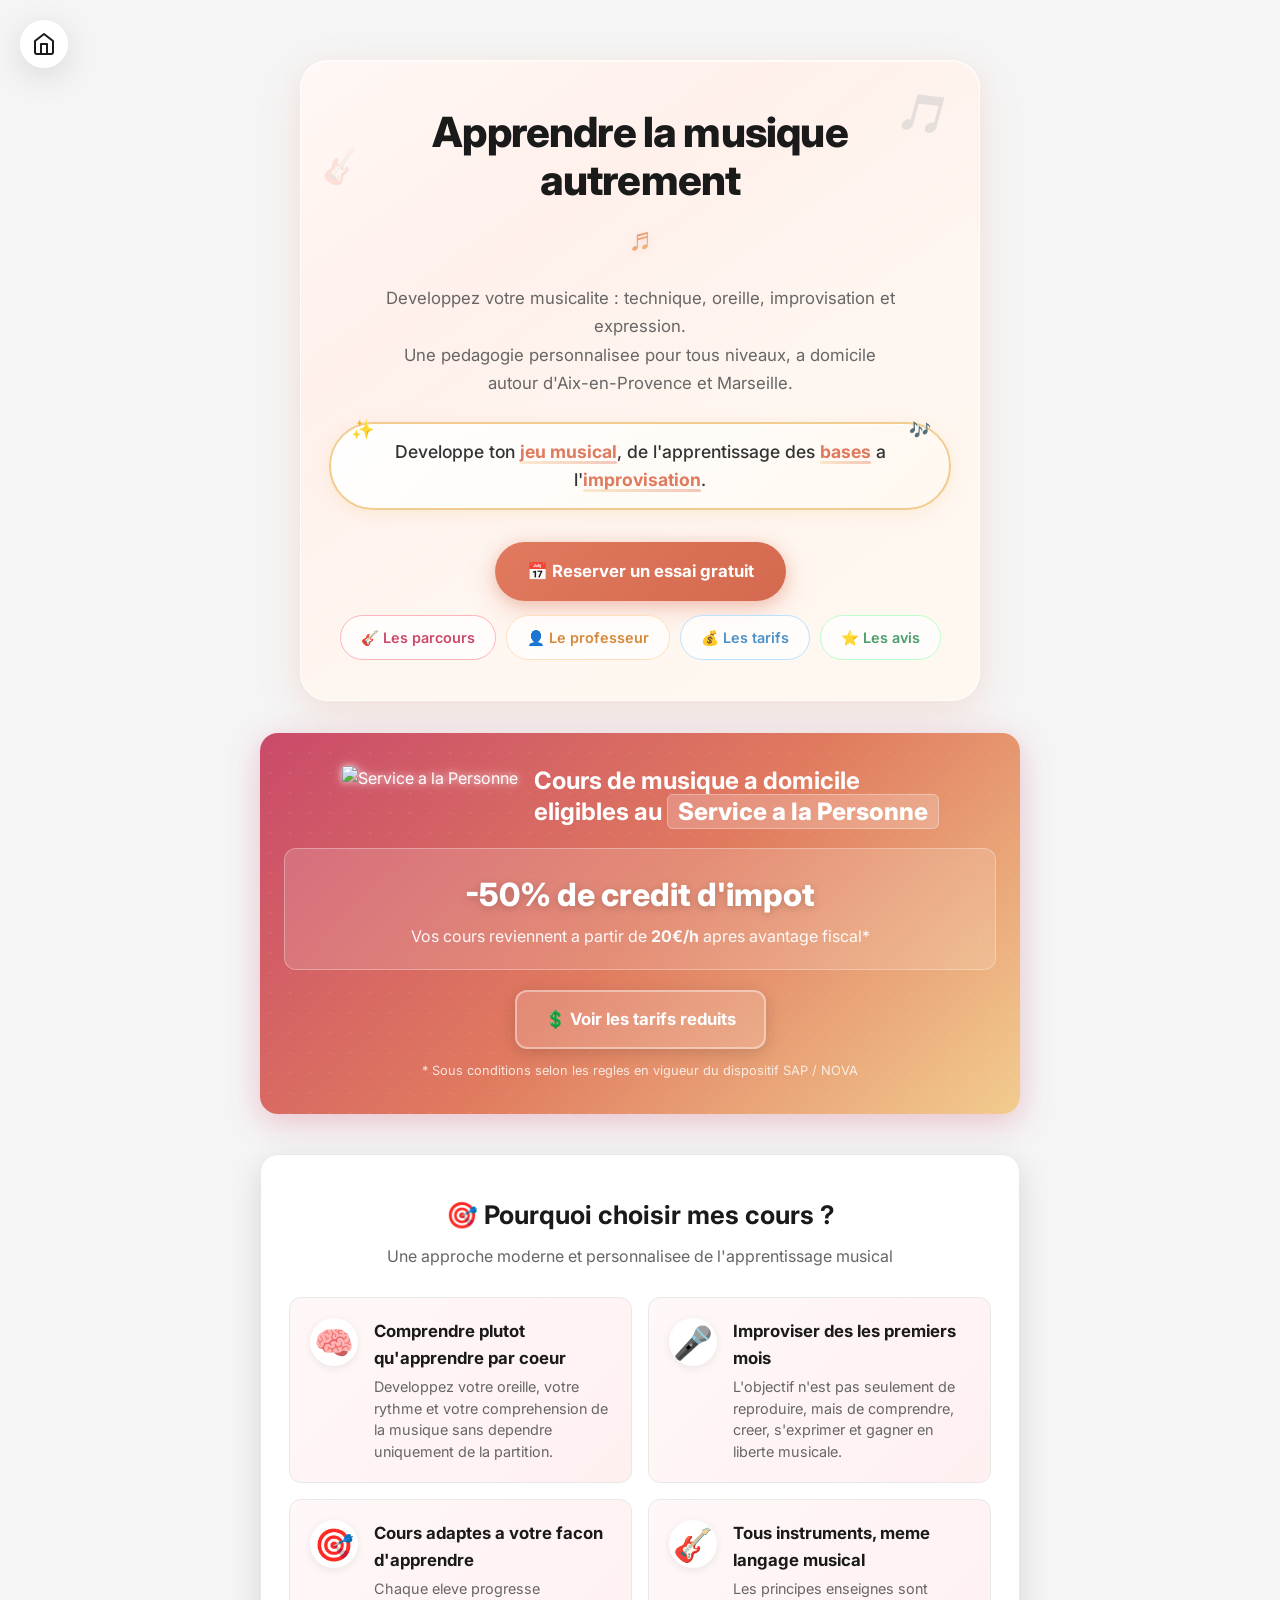
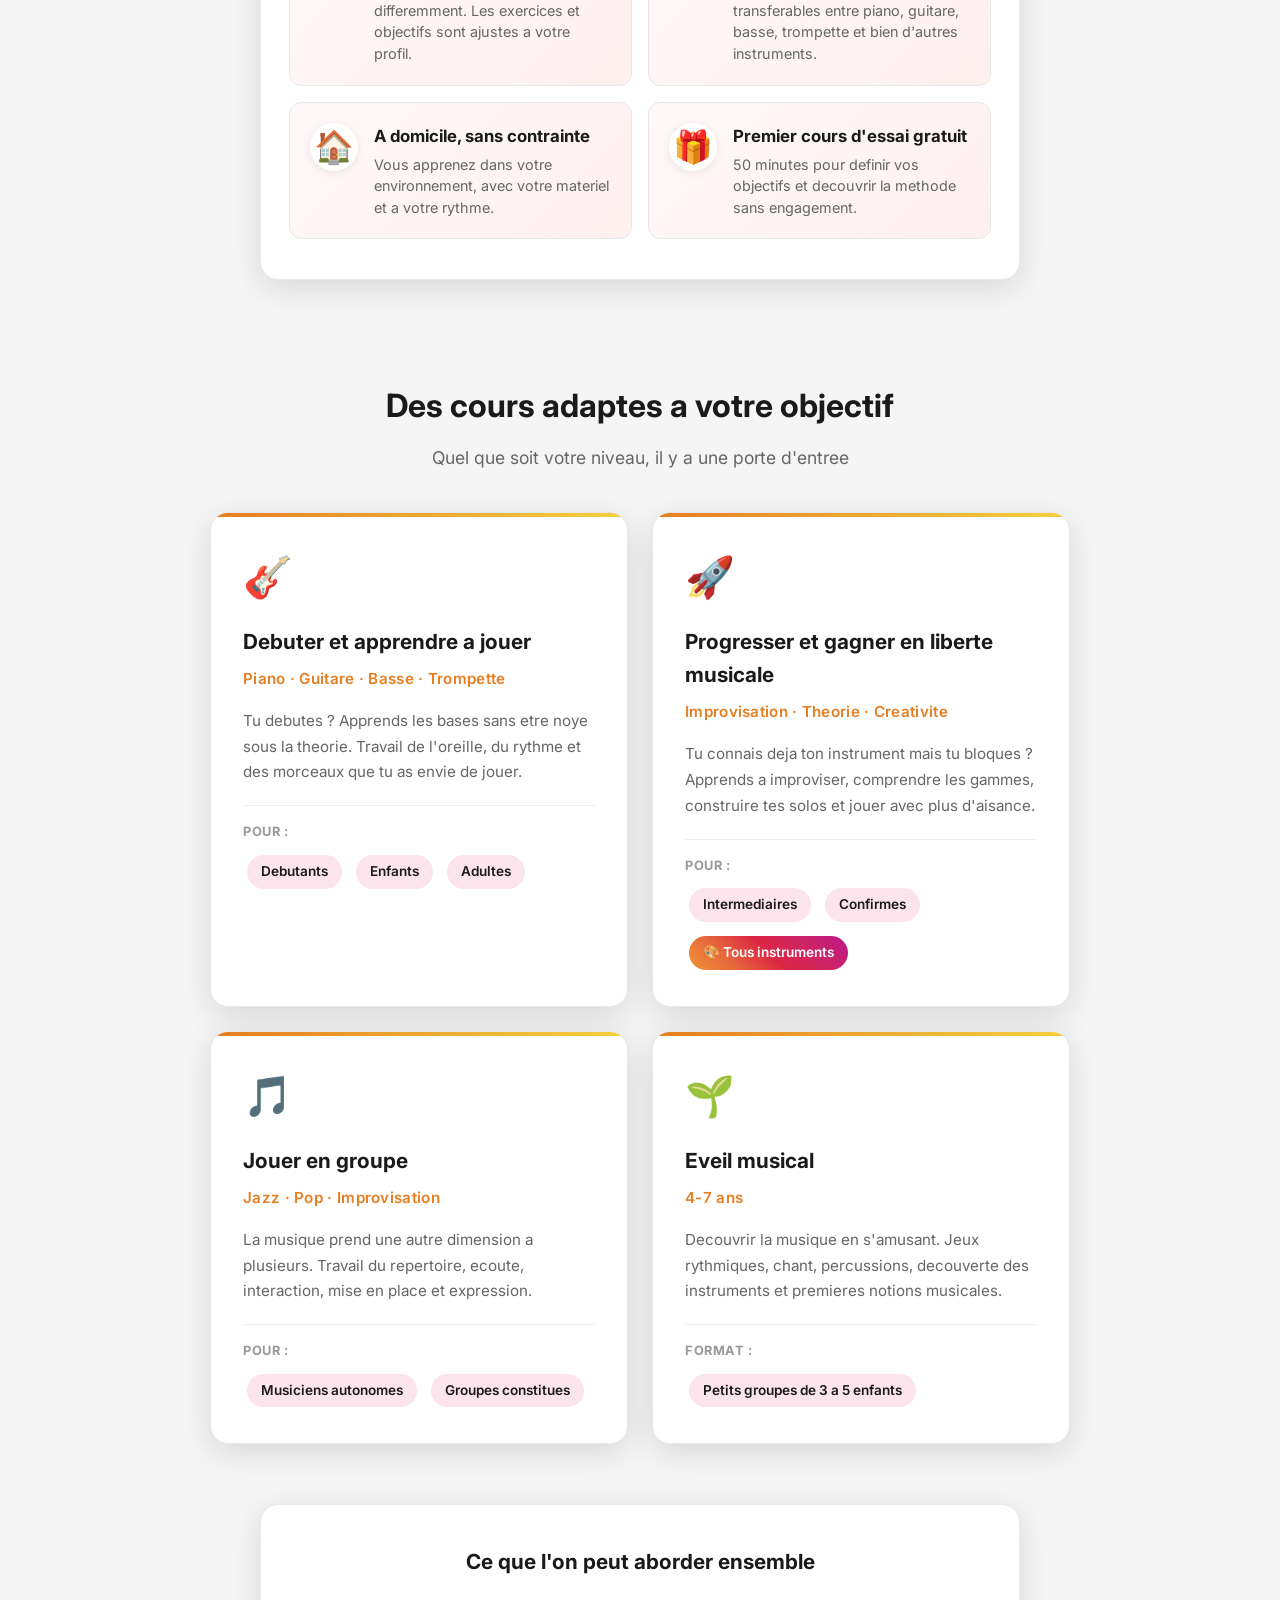
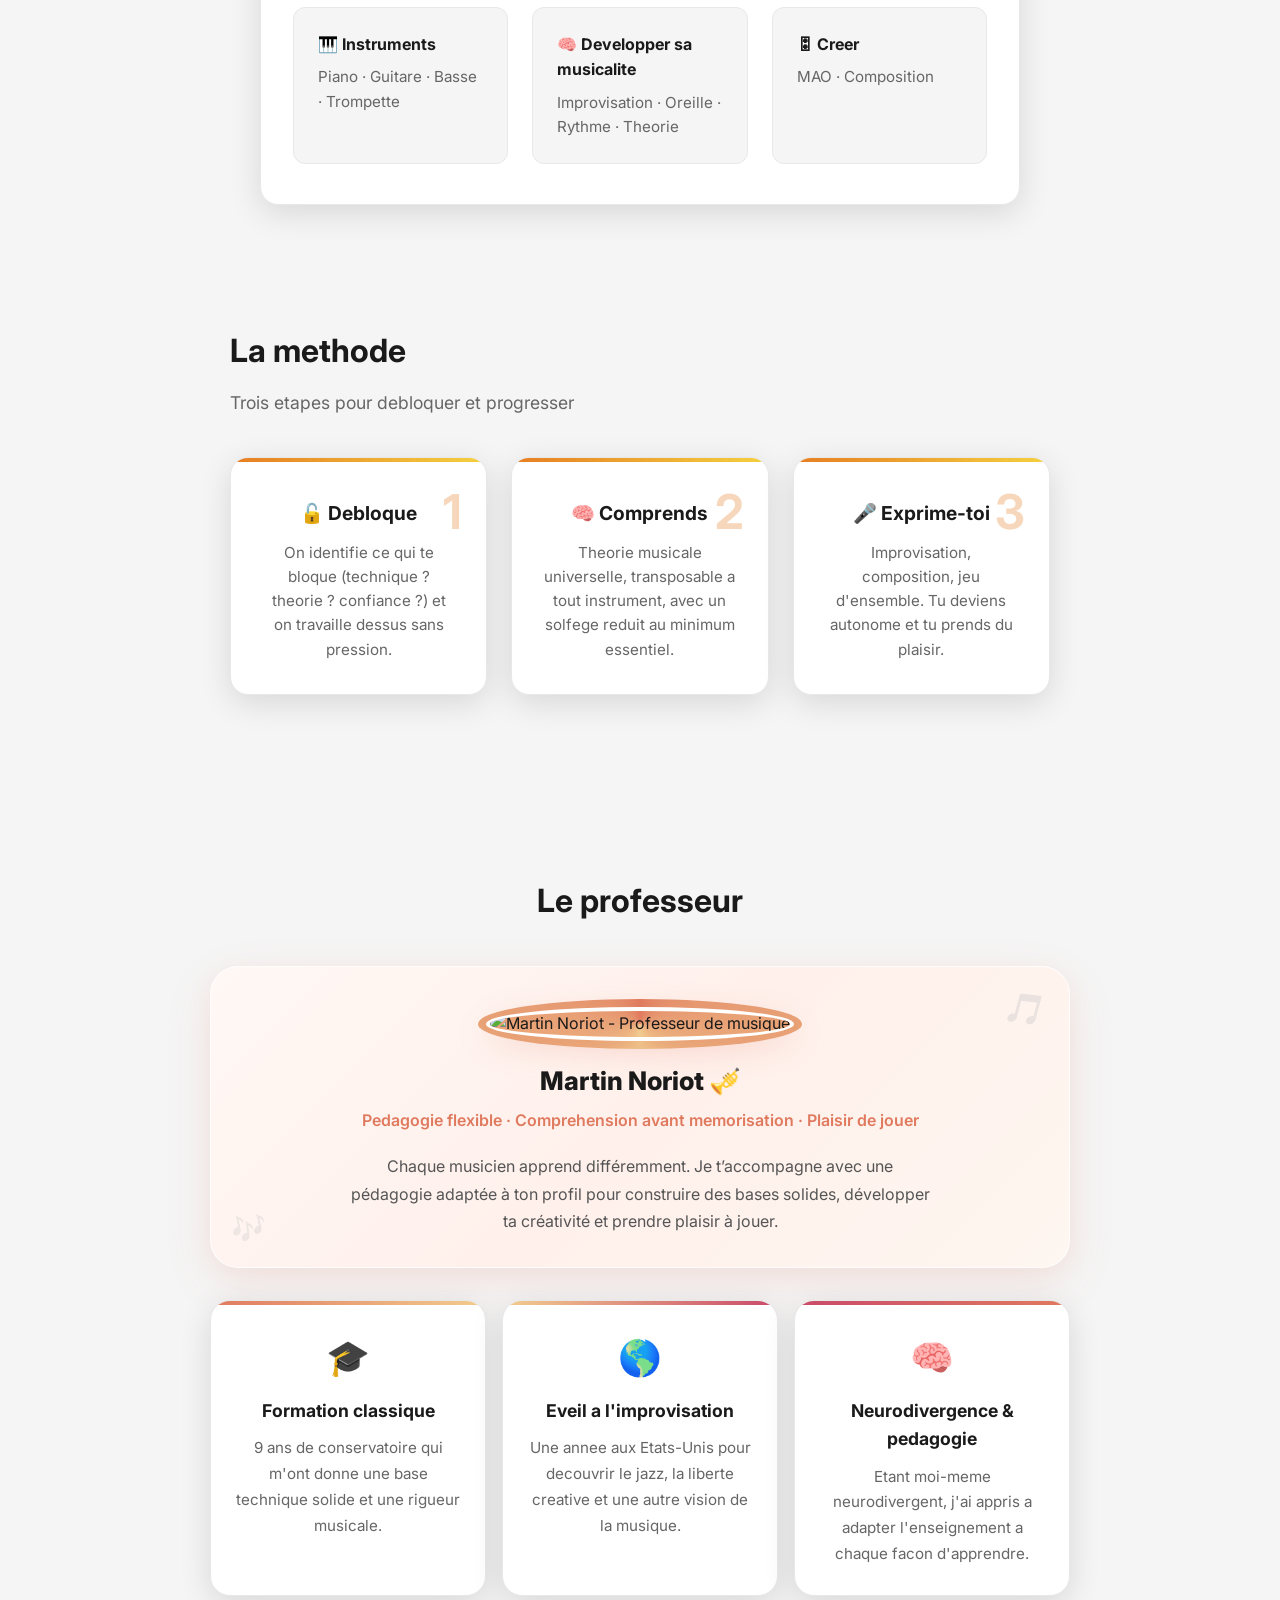
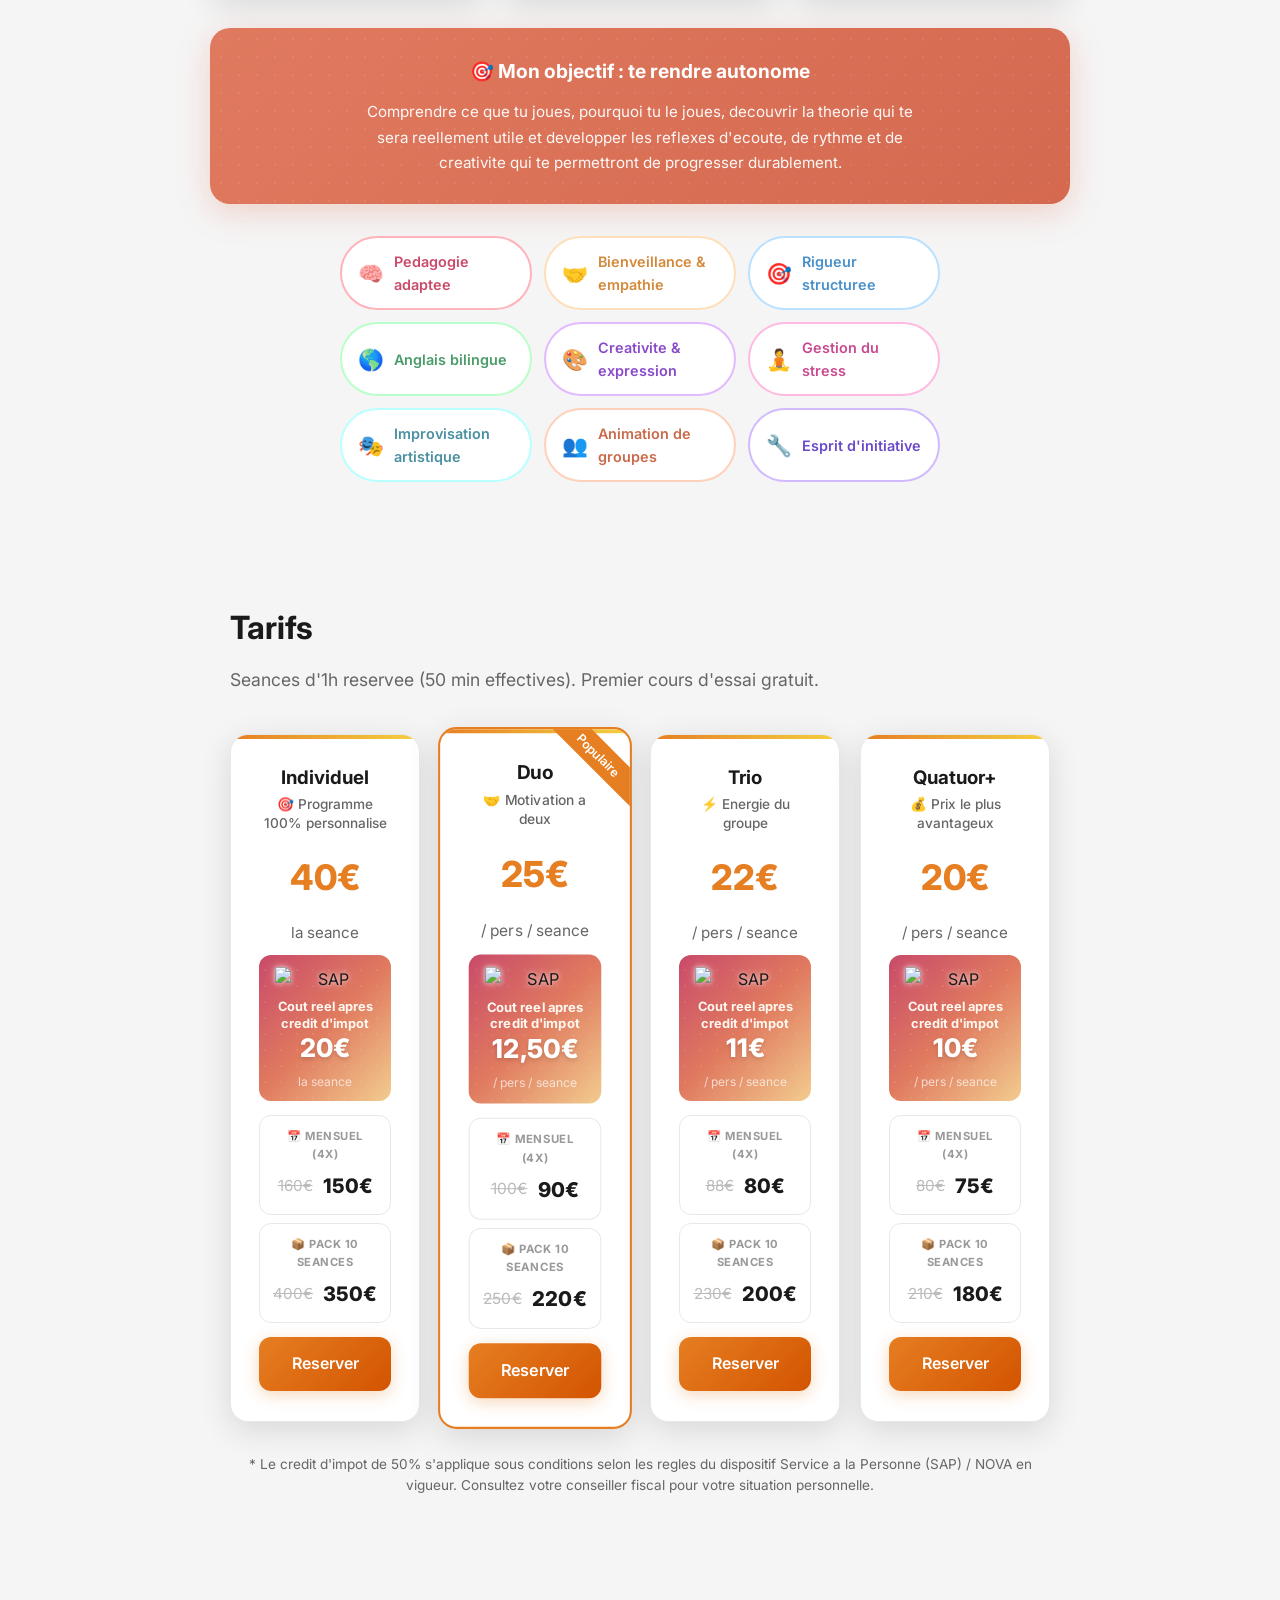
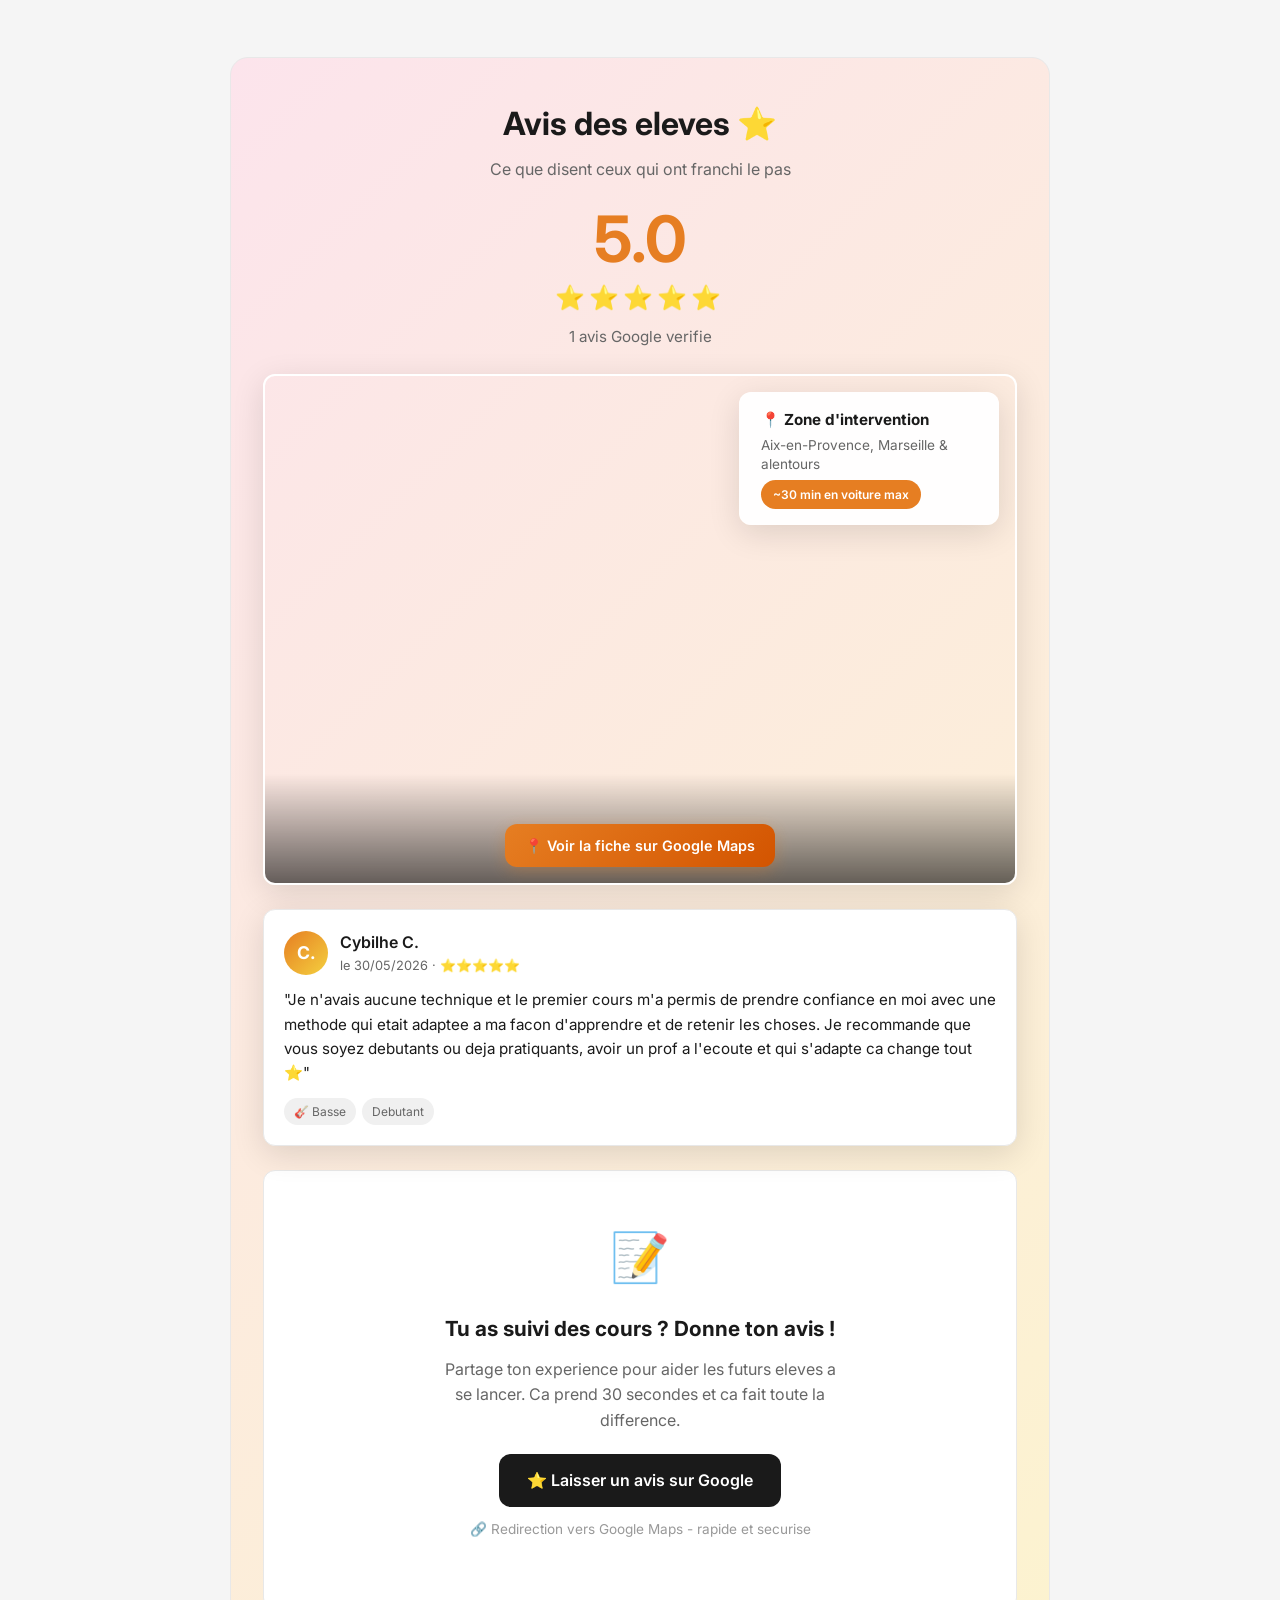
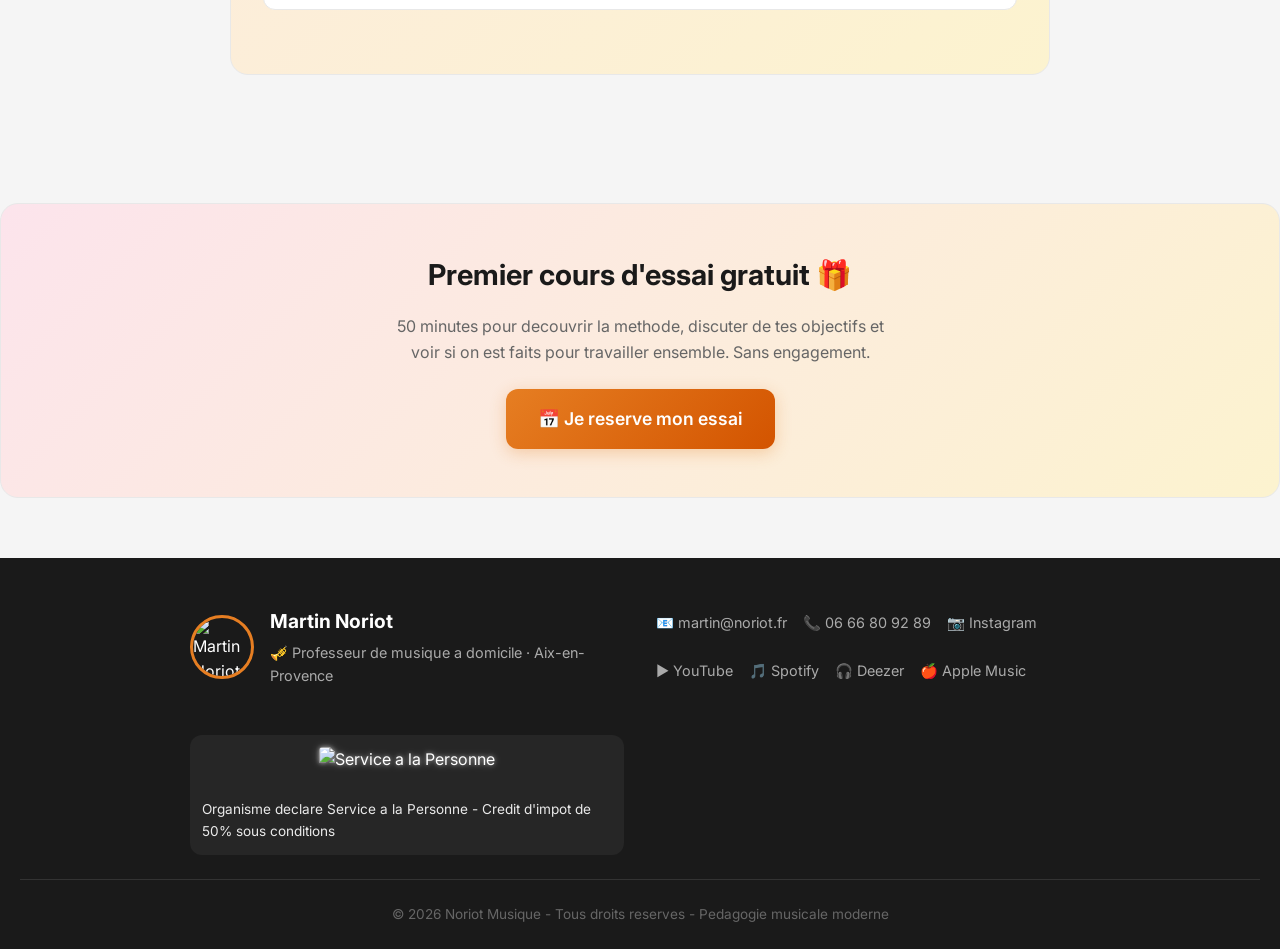
==== commit c1f4714c: "Update Prof fond et forme" ====
--- a/Cours.html
+++ b/Cours.html
@@ -4,16 +4,12 @@
   <meta charset="UTF-8">
   <meta name="viewport" content="width=device-width, initial-scale=1.0">
   <title>Cours de Musique — Noriot Musique</title>
-  <meta name="description" content="Cours de piano, trompette, guitare, basse a domicile a Aix-en-Provence, Marseille et alentours. Service a la Personne : 50% de credit d'impot. Pédagogie adaptee, improvisation, tous niveaux. Premier cours d'essai gratuit.">
-
-  <link href="https://fonts.googleapis.com/css2?family=Inter:wght@300;400;500;600;700&display=swap" rel="stylesheet">
+  <meta name="description" content="Cours de piano, trompette, guitare, basse a domicile a Aix-en-Provence, Marseille et alentours. Service a la Personne : 50% de credit d'impot. Pedagogie adaptee, improvisation, tous niveaux. Premier cours d'essai gratuit.">
+
+  <link href="https://fonts.googleapis.com/css2?family=Inter:wght@300;400;500;600;700;800;900&display=swap" rel="stylesheet">
   <link rel="stylesheet" href="style.css">
 
   <style>
-    /* ============================================
-       STYLES SPECIFIQUES PAGE COURS
-       ============================================ */
-
     body {
       background-image: url("https://raw.githubusercontent.com/MNoriot/Noriot-Musique/main/Fond.png");
       background-size: cover;
@@ -22,12 +18,6 @@
       background-attachment: fixed;
     }
 
-    /* ============================================
-       HERO REWORKED
-       ============================================ */
-        /* ============================================
-       HERO REWORKED - Design moderne
-       ============================================ */
     .hero-cours {
       padding: 60px 16px 32px;
       text-align: center;
@@ -49,27 +39,7 @@
       overflow: hidden;
     }
 
-    .hero-cours-card::before {
-      content: "\1F3B5";
-      position: absolute;
-      top: 20px;
-      right: 30px;
-      font-size: 2.5rem;
-      opacity: 0.15;
-      transform: rotate(15deg);
-      pointer-events: none;
-    }
-
-    .hero-cours-card::after {
-      content: "\1F3B8";
-      position: absolute;
-      bottom: 25px;
-      left: 25px;
-      font-size: 2rem;
-      opacity: 0.12;
-      transform: rotate(-10deg);
-      pointer-events: none;
-    }
+
 
     .hero-cours-card h1 {
       font-size: clamp(1.8rem, 5vw, 2.6rem);
@@ -120,23 +90,8 @@
       z-index: 2;
     }
 
-    .hero-slogan-wrapper::before {
-      content: "\2728";
-      position: absolute;
-      top: -10px;
-      left: 20px;
-      font-size: 1.2rem;
-      animation: twinkle 2s ease-in-out infinite;
-    }
-
-    .hero-slogan-wrapper::after {
-      content: "\1F3B6";
-      position: absolute;
-      top: -8px;
-      right: 18px;
-      font-size: 1.1rem;
-      animation: twinkle 2.5s ease-in-out infinite 0.5s;
-    }
+
+
 
     @keyframes twinkle {
       0%, 100% { transform: scale(1) rotate(0deg); opacity: 0.8; }
@@ -272,7 +227,7 @@
       transform: translateY(-2px);
     }
 
-.sap-banner {
+    .sap-banner {
       background: linear-gradient(135deg, #c94a6a 0%, #e07a5f 50%, #f2cc8f 100%);
       color: white;
       padding: 32px 24px;
@@ -384,10 +339,6 @@
       opacity: 0.8;
       margin-top: 12px;
     }
-
-    /* ============================================
-       SECTION AVANTAGES SAP
-       ============================================ */
 
     .sap-section {
       background: var(--blanc);
@@ -463,9 +414,6 @@
       margin: 0;
     }
 
-    /* ============================================
-       POSITIONNEMENT GLOBAL
-       ============================================ */
     .positioning-section {
       background: linear-gradient(135deg, var(--noir), #2d2d2d);
       border-radius: var(--radius);
@@ -516,9 +464,6 @@
       font-weight: 600;
     }
 
-    /* ============================================
-       SECTION OFFRE PAR PROFIL
-       ============================================ */
     .offer-profile-section {
       padding: 60px 20px;
       max-width: 900px;
@@ -623,9 +568,6 @@
       gap: 6px;
     }
 
-    /* ============================================
-       INSTRUMENTS & COMPETENCES
-       ============================================ */
     .skills-section {
       background: var(--blanc);
       border-radius: var(--radius);
@@ -675,7 +617,6 @@
       margin: 0;
     }
 
-    /* Methode visuelle */
     .method-visual {
       display: grid;
       grid-template-columns: 1fr;
@@ -722,10 +663,6 @@
       color: var(--gris);
       font-size: 0.95rem;
     }
-
-    /* ============================================
-       TARIFS
-       ============================================ */
 
     .prices-grid {
       display: grid;
@@ -904,7 +841,6 @@
       font-weight: 600;
     }
 
-    /* CTA section */
     .cta-section {
       background: linear-gradient(135deg, var(--rose-clair), var(--jaune-clair));
       border-radius: var(--radius);
@@ -927,45 +863,271 @@
       margin-right: auto;
     }
 
-    .professor-atouts {
+    /* ============================================
+       SECTION PROFESSEUR — NOUVEAU DESIGN VISUEL
+       ============================================ */
+    .prof-section {
+      padding: 60px 20px 40px;
+      max-width: 900px;
+      margin: 0 auto;
+    }
+
+    .prof-section .section-title {
+      text-align: center;
+      font-size: 2rem;
+      font-weight: 700;
+      color: var(--noir);
+      margin-bottom: 40px;
+    }
+
+    .prof-hero-card {
+      background: linear-gradient(135deg, #fff8f5 0%, #fff0eb 50%, #fef6f0 100%);
+      border-radius: 28px;
+      padding: 40px 28px 32px;
+      text-align: center;
+      box-shadow:
+        0 4px 24px rgba(224, 122, 95, 0.08),
+        0 16px 48px rgba(224, 122, 95, 0.12);
+      border: 1.5px solid rgba(255,255,255,0.8);
+      position: relative;
+      overflow: hidden;
+      margin-bottom: 32px;
+    }
+
+
+
+    .prof-photo-wrap {
+      position: relative;
+      display: inline-block;
+      margin-bottom: 20px;
+    }
+
+    .prof-photo-wrap img {
+      width: 160px;
+      height: 160px;
+      border-radius: 50%;
+      object-fit: cover;
+      border: 4px solid #fff;
+      box-shadow: 0 8px 32px rgba(224, 122, 95, 0.25);
+      position: relative;
+      z-index: 2;
+    }
+
+    .prof-photo-ring {
+      position: absolute;
+      top: -8px;
+      left: -8px;
+      right: -8px;
+      bottom: -8px;
+      border-radius: 50%;
+      background: conic-gradient(from 0deg, #e07a5f, #f2cc8f, #e07a5f);
+      z-index: 1;
+      animation: ringSpin 8s linear infinite;
+    }
+
+    @keyframes ringSpin {
+      from { transform: rotate(0deg); }
+      to { transform: rotate(360deg); }
+    }
+
+    .prof-name {
+      font-size: 1.6rem;
+      font-weight: 800;
+      color: #1a1a1a;
+      margin-bottom: 6px;
+      position: relative;
+      z-index: 2;
+    }
+
+    .prof-tagline {
+      font-size: 1rem;
+      color: #e07a5f;
+      font-weight: 600;
+      margin-bottom: 20px;
+      position: relative;
+      z-index: 2;
+    }
+
+    .prof-intro {
+      font-size: 1rem;
+      color: #555;
+      line-height: 1.7;
+      max-width: 580px;
+      margin: 0 auto;
+      position: relative;
+      z-index: 2;
+    }
+
+    .prof-story-cards {
       display: grid;
       grid-template-columns: 1fr;
+      gap: 16px;
+      margin-bottom: 32px;
+    }
+
+    .prof-story-card {
+      background: var(--blanc);
+      border-radius: 20px;
+      padding: 28px 24px;
+      box-shadow: var(--shadow);
+      border: 1.5px solid #e8e8e8;
+      position: relative;
+      overflow: hidden;
+      transition: var(--transition);
+      text-align: center;
+    }
+
+    .prof-story-card:hover {
+      transform: translateY(-3px);
+      box-shadow: var(--shadow-hover);
+    }
+
+    .prof-story-card .story-icon {
+      font-size: 2.2rem;
+      margin-bottom: 12px;
+      display: inline-block;
+    }
+
+    .prof-story-card h4 {
+      font-size: 1.1rem;
+      font-weight: 700;
+      color: var(--noir);
+      margin-bottom: 10px;
+    }
+
+    .prof-story-card p {
+      font-size: 0.95rem;
+      color: var(--gris);
+      line-height: 1.7;
+      margin: 0;
+    }
+
+    .prof-story-card .story-accent {
+      position: absolute;
+      top: 0;
+      left: 0;
+      right: 0;
+      height: 4px;
+      border-radius: 20px 20px 0 0;
+    }
+
+    .prof-story-card:nth-child(1) .story-accent {
+      background: linear-gradient(90deg, #e07a5f, #f2cc8f);
+    }
+    .prof-story-card:nth-child(2) .story-accent {
+      background: linear-gradient(90deg, #f2cc8f, #c94a6a);
+    }
+    .prof-story-card:nth-child(3) .story-accent {
+      background: linear-gradient(90deg, #c94a6a, #e07a5f);
+    }
+
+    .prof-objectif-box {
+      background: linear-gradient(135deg, #e07a5f 0%, #d4694f 100%);
+      border-radius: 20px;
+      padding: 28px 24px;
+      color: white;
+      text-align: center;
+      margin-bottom: 32px;
+      position: relative;
+      overflow: hidden;
+      box-shadow: 0 8px 32px rgba(224, 122, 95, 0.3);
+    }
+
+    .prof-objectif-box::before {
+      content: '';
+      position: absolute;
+      top: -50%;
+      left: -50%;
+      width: 200%;
+      height: 200%;
+      background: radial-gradient(circle, rgba(255,255,255,0.08) 1px, transparent 1px);
+      background-size: 18px 18px;
+      pointer-events: none;
+    }
+
+    .prof-objectif-box h4 {
+      font-size: 1.2rem;
+      font-weight: 700;
+      margin-bottom: 12px;
+      position: relative;
+      z-index: 2;
+    }
+
+    .prof-objectif-box p {
+      font-size: 0.95rem;
+      line-height: 1.7;
+      opacity: 0.95;
+      max-width: 560px;
+      margin: 0 auto;
+      position: relative;
+      z-index: 2;
+    }
+
+    .prof-atouts-grid {
+      display: grid;
+      grid-template-columns: repeat(2, 1fr);
       gap: 12px;
-      margin-top: 16px;
-      width: 100%;
-      max-width: 500px;
-      margin-left: auto;
-      margin-right: auto;
-    }
-
-    .atout-tag {
-      display: inline-flex;
+      max-width: 600px;
+      margin: 0 auto;
+    }
+
+    .prof-atout-pill {
+      display: flex;
       align-items: center;
-      gap: 8px;
-      padding: 8px 16px;
+      gap: 10px;
+      padding: 12px 16px;
       background: var(--blanc);
       border-radius: 50px;
+      border: 2px solid;
       font-size: 0.9rem;
-      font-weight: 500;
+      font-weight: 600;
       color: var(--noir);
-      border: 2px solid var(--orange);
       transition: var(--transition);
-      justify-content: center;
-    }
-
-    .atout-tag:hover {
-      background: var(--orange);
+      cursor: default;
+    }
+
+    .prof-atout-pill:hover {
+      transform: translateY(-3px) scale(1.02);
       color: white;
-      transform: translateY(-2px);
-    }
-
-    .atout-tag .emoji {
-      font-size: 1.1rem;
-    }
-
-    /* ============================================
-       SECTION AVIS GOOGLE
-       ============================================ */
+    }
+
+    .prof-atout-pill .atout-emoji {
+      font-size: 1.3rem;
+      flex-shrink: 0;
+    }
+
+    .prof-atout-pill:nth-child(1) { border-color: #ffb3ba; color: #c94a6a; }
+    .prof-atout-pill:nth-child(1):hover { background: #ffb3ba; }
+
+    .prof-atout-pill:nth-child(2) { border-color: #ffdfba; color: #d4893a; }
+    .prof-atout-pill:nth-child(2):hover { background: #ffdfba; }
+
+    .prof-atout-pill:nth-child(3) { border-color: #bae1ff; color: #4a90c9; }
+    .prof-atout-pill:nth-child(3):hover { background: #bae1ff; }
+
+    .prof-atout-pill:nth-child(4) { border-color: #baffc9; color: #4a9c6a; }
+    .prof-atout-pill:nth-child(4):hover { background: #baffc9; }
+
+    .prof-atout-pill:nth-child(5) { border-color: #e2baff; color: #8a4ac9; }
+    .prof-atout-pill:nth-child(5):hover { background: #e2baff; }
+
+    .prof-atout-pill:nth-child(6) { border-color: #ffbae1; color: #c94a90; }
+    .prof-atout-pill:nth-child(6):hover { background: #ffbae1; }
+
+    .prof-atout-pill:nth-child(7) { border-color: #baffff; color: #4a90a0; }
+    .prof-atout-pill:nth-child(7):hover { background: #baffff; }
+
+    .prof-atout-pill:nth-child(8) { border-color: #ffd1ba; color: #c96a4a; }
+    .prof-atout-pill:nth-child(8):hover { background: #ffd1ba; }
+
+    .prof-atout-pill:nth-child(9) { border-color: #d1baff; color: #6a4ac9; }
+    .prof-atout-pill:nth-child(9):hover { background: #d1baff; }
+
+    @media (min-width: 768px) {
+      .prof-story-cards { grid-template-columns: repeat(3, 1fr); }
+      .prof-atouts-grid { grid-template-columns: repeat(3, 1fr); }
+      .prof-photo-wrap img { width: 180px; height: 180px; }
+    }
 
     .reviews-section {
       background: linear-gradient(135deg, var(--rose-clair), var(--jaune-clair));
@@ -1132,7 +1294,6 @@
     @media (min-width: 768px) {
       .method-visual { grid-template-columns: repeat(3, 1fr); }
       .prices-grid { grid-template-columns: repeat(2, 1fr); }
-      .professor-atouts { grid-template-columns: repeat(2, 1fr); }
       .sap-grid { grid-template-columns: repeat(2, 1fr); }
       .profile-grid { grid-template-columns: repeat(2, 1fr); }
       .skills-grid { grid-template-columns: repeat(3, 1fr); }
@@ -1145,7 +1306,6 @@
 
     @media (min-width: 1024px) {
       .prices-grid { grid-template-columns: repeat(4, 1fr); }
-      .professor-atouts { grid-template-columns: repeat(3, 1fr); }
       .sap-grid { grid-template-columns: repeat(2, 1fr); }
       .profile-grid { grid-template-columns: repeat(2, 1fr); }
       .map-area-container iframe { height: 500px; }
@@ -1164,20 +1324,24 @@
 
     <section class="hero-cours">
     <div class="hero-cours-card">
+      <span style="position:absolute;top:20px;right:30px;font-size:2.5rem;opacity:0.15;transform:rotate(15deg);pointer-events:none;z-index:1;">&#127925;</span>
+      <span style="position:absolute;top:80px;left:20px;font-size:2rem;opacity:0.12;transform:rotate(-10deg);pointer-events:none;z-index:1;">&#127928;</span>
       <h1>Apprendre la musique autrement</h1>
       <div class="hero-music-icon">&#9836;</div>
       <p class="hero-subtitle">
-        Développez votre musicalité : technique, oreille, improvisation et expression.<br>
-        Une pédagogie personnalisée pour tous niveaux, à domicile autour d'Aix-en-Provence et Marseille.
+        Developpez votre musicalite : technique, oreille, improvisation et expression.<br>
+        Une pedagogie personnalisee pour tous niveaux, a domicile autour d'Aix-en-Provence et Marseille.
       </p>
-      <div class="hero-slogan-wrapper">
+      <div class="hero-slogan-wrapper" style="position:relative;">
+        <span style="position:absolute;top:-10px;left:20px;font-size:1.2rem;animation:twinkle 2s ease-in-out infinite;z-index:3;">&#10024;</span>
+        <span style="position:absolute;top:-8px;right:18px;font-size:1.1rem;animation:twinkle 2.5s ease-in-out infinite 0.5s;z-index:3;">&#127926;</span>
         <p class="hero-slogan">
-          Développe ton <span class="highlight">jeu musical</span>, de l'apprentissage des <span class="highlight">bases</span> à l'<span class="highlight">improvisation</span>.
+          Developpe ton <span class="highlight">jeu musical</span>, de l'apprentissage des <span class="highlight">bases</span> a l'<span class="highlight">improvisation</span>.
         </p>
       </div>
       <div class="hero-buttons">
         <div class="hero-buttons-row-primary">
-          <a href="Reserver.html" class="btn">&#128197; Réserver un essai gratuit</a>
+          <a href="Reserver.html" class="btn">&#128197; Reserver un essai gratuit</a>
         </div>
         <div class="hero-buttons-row-secondary">
           <a href="#offre" class="btn">&#127928; Les parcours</a>
@@ -1211,13 +1375,13 @@
 
   <section class="sap-section reveal" id="sap-avantages">
     <h2>&#127919; Pourquoi choisir mes cours ?</h2>
-    <p class="subtitle">Une approche moderne et personnalisée de l'apprentissage musical</p>
+    <p class="subtitle">Une approche moderne et personnalisee de l'apprentissage musical</p>
     <div class="sap-grid">
       <div class="sap-item reveal">
         <div class="sap-item-icon">&#129504;</div>
         <div>
           <h4>Comprendre plutot qu'apprendre par coeur</h4>
-          <p>Développez votre oreille, votre rythme et votre comprehension de la musique sans dependre uniquement de la partition.</p>
+          <p>Developpez votre oreille, votre rythme et votre comprehension de la musique sans dependre uniquement de la partition.</p>
         </div>
       </div>
       <div class="sap-item reveal">
@@ -1252,7 +1416,7 @@
         <div class="sap-item-icon">&#127873;</div>
         <div>
           <h4>Premier cours d'essai gratuit</h4>
-          <p>50 minutes pour definir vos objectifs et découvrir la méthode sans engagement.</p>
+          <p>50 minutes pour definir vos objectifs et decouvrir la methode sans engagement.</p>
         </div>
       </div>
     </div>
@@ -1265,8 +1429,8 @@
       <div class="profile-card reveal">
         <div class="profile-icon">&#127928;</div>
         <h3>Debuter et apprendre a jouer</h3>
-        <p class="profile-subtitle">Piano &#8226; Guitare &#8226; Basse &#8226; Trompette</p>
-        <p>Tu débutes ? Apprends les bases sans etre noye sous la théorie. Travail de l'oreille, du rythme et des morceaux que tu as envie de jouer.</p>
+        <p class="profile-subtitle">Piano &middot; Guitare &middot; Basse &middot; Trompette</p>
+        <p>Tu debutes ? Apprends les bases sans etre noye sous la theorie. Travail de l'oreille, du rythme et des morceaux que tu as envie de jouer.</p>
         <div class="profile-for">
           <div class="profile-for-label">Pour :</div>
           <div class="tags">
@@ -1279,7 +1443,7 @@
       <div class="profile-card reveal">
         <div class="profile-icon">&#128640;</div>
         <h3>Progresser et gagner en liberte musicale</h3>
-        <p class="profile-subtitle">Improvisation &#8226; Theorie &#8226; Creativite</p>
+        <p class="profile-subtitle">Improvisation &middot; Theorie &middot; Creativite</p>
         <p>Tu connais deja ton instrument mais tu bloques ? Apprends a improviser, comprendre les gammes, construire tes solos et jouer avec plus d'aisance.</p>
         <div class="profile-for">
           <div class="profile-for-label">Pour :</div>
@@ -1293,13 +1457,13 @@
       <div class="profile-card reveal">
         <div class="profile-icon">&#127925;</div>
         <h3>Jouer en groupe</h3>
-        <p class="profile-subtitle">Jazz &#8226; Pop &#8226; Improvisation</p>
-        <p>La musique prend une autre dimension a plusieurs. Travail du répertoire, ecoute, interaction, mise en place et expression.</p>
+        <p class="profile-subtitle">Jazz &middot; Pop &middot; Improvisation</p>
+        <p>La musique prend une autre dimension a plusieurs. Travail du repertoire, ecoute, interaction, mise en place et expression.</p>
         <div class="profile-for">
           <div class="profile-for-label">Pour :</div>
           <div class="tags">
             <span class="tag">Musiciens autonomes</span>
-            <span class="tag">Groupes constitués</span>
+            <span class="tag">Groupes constitues</span>
           </div>
         </div>
       </div>
@@ -1307,7 +1471,7 @@
         <div class="profile-icon">&#127793;</div>
         <h3>Eveil musical</h3>
         <p class="profile-subtitle">4-7 ans</p>
-        <p>Decouvrir la musique en s'amusant. Jeux rythmiques, chant, percussions, découverte des instruments et premières notions musicales.</p>
+        <p>Decouvrir la musique en s'amusant. Jeux rythmiques, chant, percussions, decouverte des instruments et premieres notions musicales.</p>
         <div class="profile-for">
           <div class="profile-for-label">Format :</div>
           <div class="tags">
@@ -1323,27 +1487,27 @@
     <div class="skills-grid">
       <div class="skill-category">
         <h4>&#127929; Instruments</h4>
-        <p>Piano &#8226; Guitare &#8226; Basse &#8226; Trompette</p>
+        <p>Piano &middot; Guitare &middot; Basse &middot; Trompette</p>
       </div>
       <div class="skill-category">
-        <h4>&#129504; Développer sa musicalité</h4>
-        <p>Improvisation &#8226; Oreille &#8226; Rythme &#8226; Theorie</p>
+        <h4>&#129504; Developper sa musicalite</h4>
+        <p>Improvisation &middot; Oreille &middot; Rythme &middot; Theorie</p>
       </div>
       <div class="skill-category">
         <h4>&#127899; Creer</h4>
-        <p>MAO &#8226; Composition</p>
+        <p>MAO &middot; Composition</p>
       </div>
     </div>
   </section>
 
   <section class="section">
-    <h2 class="section-title">La méthode</h2>
+    <h2 class="section-title">La methode</h2>
     <p class="section-subtitle">Trois etapes pour debloquer et progresser</p>
     <div class="method-visual">
       <div class="method-step reveal">
         <span class="step-number">1</span>
         <h3>&#128275; Debloque</h3>
-        <p>On identifie ce qui te bloque (technique ? théorie ? confiance ?) et on travaille dessus sans pression.</p>
+        <p>On identifie ce qui te bloque (technique ? theorie ? confiance ?) et on travaille dessus sans pression.</p>
       </div>
       <div class="method-step reveal">
         <span class="step-number">2</span>
@@ -1357,44 +1521,111 @@
       </div>
     </div>
   </section>
-<section class="section reveal" id="professeur">
+
+<!-- ============================================
+     SECTION PROFESSEUR — NOUVEAU DESIGN VISUEL
+     ============================================ -->
+<section class="prof-section reveal" id="professeur">
   <h2 class="section-title">Le professeur</h2>
-  <div class="card" style="display:flex; flex-direction:column; align-items:center; gap:24px; text-align:center; border: 1.5px solid #e8e8e8;">
-    <img src="https://raw.githubusercontent.com/MNoriot/Noriot-Musique/main/Nono.jpeg" alt="Martin Noriot - Professeur de trompette" style="width:200px; height:200px; border-radius:50%; object-fit:cover;"/>
-    <div>
-      <h3 style="font-size:1.4rem; margin-bottom:12px;">Martin Noriot &#127930;</h3>
-      <p style="color:var(--gris); max-width:500px;">Après 9 années de conservatoire en classique, puis une année aux États-Unis à découvrir le jazz et l'improvisation, j'ai compris qu'il n'existait pas une seule façon d'apprendre la musique. Étant moi-même neurodivergent, les méthodes d'enseignement très académiques ne répondaient pas toujours à ma curiosité ni à mon besoin de comprendre avant de mémoriser.
-C'est cette expérience qui a façonné ma pédagogie : une approche flexible, adaptée à chaque élève, centrée sur l'instrument, la compréhension et l'expression plutôt que sur le par cœur ou la performance.
-Mon objectif est de vous rendre autonome : comprendre ce que vous jouez, pourquoi vous le jouez, découvrir la théorie qui vous sera réellement utile et développer les réflexes d'écoute, de rythme et de créativité qui vous permettront de progresser durablement. Parce qu'au fond, apprendre la musique, c'est avant tout retrouver le plaisir de jouer.</p>
-      <div class="professor-atouts">
-        <span class="atout-tag"><span class="emoji">&#129504;</span> Pédagogie adaptee</span>
-        <span class="atout-tag"><span class="emoji">&#129309;</span> Bienveillance & empathie</span>
-        <span class="atout-tag"><span class="emoji">&#127919;</span> Rigueur structurée</span>
-        <span class="atout-tag"><span class="emoji">&#127758;</span> Anglais bilingue</span>
-        <span class="atout-tag"><span class="emoji">&#127912;</span> Creativite & expression</span>
-        <span class="atout-tag"><span class="emoji">&#129496;</span> Gestion du stress</span>
-        <span class="atout-tag"><span class="emoji">&#127917;</span> Improvisation artistique</span>
-        <span class="atout-tag"><span class="emoji">&#128101;</span> Animation de groupes</span>
-        <span class="atout-tag"><span class="emoji">&#128295;</span> Esprit d'initiative</span>
-      </div>
+
+  <!-- Carte hero avec photo et intro -->
+  <div class="prof-hero-card">
+    <span style="position:absolute;top:16px;right:24px;font-size:2rem;opacity:0.12;transform:rotate(15deg);pointer-events:none;z-index:1;">&#127925;</span>
+    <span style="position:absolute;bottom:16px;left:20px;font-size:1.8rem;opacity:0.1;transform:rotate(-10deg);pointer-events:none;z-index:1;">&#127926;</span>
+    <div class="prof-photo-wrap">
+      <div class="prof-photo-ring"></div>
+      <img src="https://raw.githubusercontent.com/MNoriot/Noriot-Musique/main/Nono.jpeg" alt="Martin Noriot - Professeur de musique">
+    </div>
+    <div class="prof-name">Martin Noriot &#127930;</div>
+    <div class="prof-tagline">Pedagogie flexible &middot; Comprehension avant memorisation &middot; Plaisir de jouer</div>
+    <p class="prof-intro">
+      Chaque musicien apprend différemment. Je t’accompagne avec une pédagogie adaptée à ton profil pour construire des bases solides, développer ta créativité et prendre plaisir à jouer.
+    </p>
+  </div>
+
+  <!-- Cartes parcours -->
+  <div class="prof-story-cards">
+    <div class="prof-story-card reveal">
+      <div class="story-accent"></div>
+      <div class="story-icon">&#127891;</div>
+      <h4>Formation classique</h4>
+      <p>9 ans de conservatoire qui m'ont donne une base technique solide et une rigueur musicale.</p>
+    </div>
+    <div class="prof-story-card reveal">
+      <div class="story-accent"></div>
+      <div class="story-icon">&#127758;</div>
+      <h4>Eveil a l'improvisation</h4>
+      <p>Une annee aux Etats-Unis pour decouvrir le jazz, la liberte creative et une autre vision de la musique.</p>
+    </div>
+    <div class="prof-story-card reveal">
+      <div class="story-accent"></div>
+      <div class="story-icon">&#129504;</div>
+      <h4>Neurodivergence & pedagogie</h4>
+      <p>Etant moi-meme neurodivergent, j'ai appris a adapter l'enseignement a chaque facon d'apprendre.</p>
+    </div>
+  </div>
+
+  <!-- Objectif -->
+  <div class="prof-objectif-box reveal">
+    <h4>&#127919; Mon objectif : te rendre autonome</h4>
+    <p>Comprendre ce que tu joues, pourquoi tu le joues, decouvrir la theorie qui te sera reellement utile et developper les reflexes d'ecoute, de rythme et de creativite qui te permettront de progresser durablement.</p>
+  </div>
+
+  <!-- Atouts -->
+  <div class="prof-atouts-grid">
+    <div class="prof-atout-pill reveal">
+      <span class="atout-emoji">&#129504;</span>
+      <span>Pedagogie adaptee</span>
+    </div>
+    <div class="prof-atout-pill reveal">
+      <span class="atout-emoji">&#129309;</span>
+      <span>Bienveillance & empathie</span>
+    </div>
+    <div class="prof-atout-pill reveal">
+      <span class="atout-emoji">&#127919;</span>
+      <span>Rigueur structuree</span>
+    </div>
+    <div class="prof-atout-pill reveal">
+      <span class="atout-emoji">&#127758;</span>
+      <span>Anglais bilingue</span>
+    </div>
+    <div class="prof-atout-pill reveal">
+      <span class="atout-emoji">&#127912;</span>
+      <span>Creativite & expression</span>
+    </div>
+    <div class="prof-atout-pill reveal">
+      <span class="atout-emoji">&#129496;</span>
+      <span>Gestion du stress</span>
+    </div>
+    <div class="prof-atout-pill reveal">
+      <span class="atout-emoji">&#127917;</span>
+      <span>Improvisation artistique</span>
+    </div>
+    <div class="prof-atout-pill reveal">
+      <span class="atout-emoji">&#128101;</span>
+      <span>Animation de groupes</span>
+    </div>
+    <div class="prof-atout-pill reveal">
+      <span class="atout-emoji">&#128295;</span>
+      <span>Esprit d'initiative</span>
     </div>
   </div>
 </section>
 
 <section class="section" id="tarifs">
   <h2 class="section-title">Tarifs</h2>
-  <p class="section-subtitle">Séances d'1h reservee (50 min effectives). Premier cours d'essai gratuit.</p>
+  <p class="section-subtitle">Seances d'1h reservee (50 min effectives). Premier cours d'essai gratuit.</p>
   <div class="prices-grid">
     <div class="price-card reveal">
       <h3>Individuel</h3>
-      <p class="price-benefit">&#127919; Programme 100% personnalisé</p>
+      <p class="price-benefit">&#127919; Programme 100% personnalise</p>
       <div class="price-tag">40€</div>
-      <p class="price-period">la séance</p>
+      <p class="price-period">la seance</p>
       <div class="price-sap-box">
         <img src="https://raw.githubusercontent.com/MNoriot/Noriot-Musique/main/Traceur_SAP_buro_rvb_png.png" alt="SAP" class="sap-logo-small">
         <div class="sap-label">Cout reel apres credit d'impot</div>
         <div class="sap-price">20€</div>
-        <div class="sap-note">la séance</div>
+        <div class="sap-note">la seance</div>
       </div>
       <div class="packs-area">
         <div class="pack-box">
@@ -1412,12 +1643,12 @@
       <h3>Duo</h3>
       <p class="price-benefit">&#129309; Motivation a deux</p>
       <div class="price-tag">25€</div>
-      <p class="price-period">/ pers / séance</p>
+      <p class="price-period">/ pers / seance</p>
       <div class="price-sap-box">
         <img src="https://raw.githubusercontent.com/MNoriot/Noriot-Musique/main/Traceur_SAP_buro_rvb_png.png" alt="SAP" class="sap-logo-small">
         <div class="sap-label">Cout reel apres credit d'impot</div>
         <div class="sap-price">12,50€</div>
-        <div class="sap-note">/ pers / séance</div>
+        <div class="sap-note">/ pers / seance</div>
       </div>
       <div class="packs-area">
         <div class="pack-box">
@@ -1435,12 +1666,12 @@
       <h3>Trio</h3>
       <p class="price-benefit">&#9889; Energie du groupe</p>
       <div class="price-tag">22€</div>
-      <p class="price-period">/ pers / séance</p>
+      <p class="price-period">/ pers / seance</p>
       <div class="price-sap-box">
         <img src="https://raw.githubusercontent.com/MNoriot/Noriot-Musique/main/Traceur_SAP_buro_rvb_png.png" alt="SAP" class="sap-logo-small">
         <div class="sap-label">Cout reel apres credit d'impot</div>
         <div class="sap-price">11€</div>
-        <div class="sap-note">/ pers / séance</div>
+        <div class="sap-note">/ pers / seance</div>
       </div>
       <div class="packs-area">
         <div class="pack-box">
@@ -1458,12 +1689,12 @@
       <h3>Quatuor+</h3>
       <p class="price-benefit">&#128176; Prix le plus avantageux</p>
       <div class="price-tag">20€</div>
-      <p class="price-period">/ pers / séance</p>
+      <p class="price-period">/ pers / seance</p>
       <div class="price-sap-box">
         <img src="https://raw.githubusercontent.com/MNoriot/Noriot-Musique/main/Traceur_SAP_buro_rvb_png.png" alt="SAP" class="sap-logo-small">
         <div class="sap-label">Cout reel apres credit d'impot</div>
         <div class="sap-price">10€</div>
-        <div class="sap-note">/ pers / séance</div>
+        <div class="sap-note">/ pers / seance</div>
       </div>
       <div class="packs-area">
         <div class="pack-box">
@@ -1480,14 +1711,15 @@
   </div>
   <p style="text-align:center; color:var(--gris); font-size:0.85rem; margin-top:20px;">* Le credit d'impot de 50% s'applique sous conditions selon les regles du dispositif Service a la Personne (SAP) / NOVA en vigueur. Consultez votre conseiller fiscal pour votre situation personnelle.</p>
 </section>
+
 <section class="section" id="avis">
   <div class="reviews-section">
-    <h2 class="section-title" style="margin-bottom:8px;">Avis des élèves &#11088;</h2>
+    <h2 class="section-title" style="margin-bottom:8px;">Avis des eleves &#11088;</h2>
     <p style="color:var(--gris);">Ce que disent ceux qui ont franchi le pas</p>
     <div class="rating-display">
       <div class="rating-score">5.0</div>
       <div class="rating-stars">&#11088;&#11088;&#11088;&#11088;&#11088;</div>
-      <div class="rating-count">1 avis Google vérifié</div>
+      <div class="rating-count">1 avis Google verifie</div>
     </div>
     <div class="map-area-container">
       <iframe src="https://www.google.com/maps/embed?pb=!1m14!1m12!1m3!1d188933.19787728732!2d5.3698!3d43.4131!2m3!1f0!2f0!3f0!3m2!1i1024!2i768!4f13.1!5e0!3m2!1sfr!2sfr!4v1716540000000!5m2!1sfr!2sfr" allowfullscreen="" loading="lazy" referrerpolicy="no-referrer-when-downgrade"></iframe>
@@ -1506,10 +1738,10 @@
           <div style="width:44px; height:44px; border-radius:50%; background:linear-gradient(135deg, var(--orange), var(--jaune)); color:white; display:flex; align-items:center; justify-content:center; font-weight:700; font-size:1.1rem;">C.</div>
           <div>
             <div style="font-weight:600;">Cybilhe C.</div>
-            <div style="font-size:0.8rem; color:var(--gris);">le 30/05/2026 &#8226; &#11088;&#11088;&#11088;&#11088;&#11088;</div>
+            <div style="font-size:0.8rem; color:var(--gris);">le 30/05/2026 &middot; &#11088;&#11088;&#11088;&#11088;&#11088;</div>
           </div>
         </div>
-        <p style="color:var(--noir); line-height:1.6; margin:0; font-size:0.95rem;">"Je n'avais aucune technique et le premier cours m'a permis de prendre confiance en moi avec une méthode qui etait adaptee a ma facon d'apprendre et de retenir les choses. Je recommande que vous soyez debutants ou deja pratiquants, avoir un prof a l'ecoute et qui s'adapte ca change tout &#11088;"</p>
+        <p style="color:var(--noir); line-height:1.6; margin:0; font-size:0.95rem;">"Je n'avais aucune technique et le premier cours m'a permis de prendre confiance en moi avec une methode qui etait adaptee a ma facon d'apprendre et de retenir les choses. Je recommande que vous soyez debutants ou deja pratiquants, avoir un prof a l'ecoute et qui s'adapte ca change tout &#11088;"</p>
         <div style="margin-top:12px; display:flex; gap:6px; flex-wrap:wrap;">
           <span style="font-size:0.75rem; color:var(--gris); background:#f0f0f0; padding:4px 10px; border-radius:999px;">&#127928; Basse</span>
           <span style="font-size:0.75rem; color:var(--gris); background:#f0f0f0; padding:4px 10px; border-radius:999px;">Debutant</span>
@@ -1519,16 +1751,16 @@
     <div class="reviews-empty">
       <div class="reviews-empty-icon">&#128221;</div>
       <h3>Tu as suivi des cours ? Donne ton avis !</h3>
-      <p>Partage ton expérience pour aider les futurs élèves a se lancer. Ca prend 30 secondes et ca fait toute la difference.</p>
+      <p>Partage ton experience pour aider les futurs eleves a se lancer. Ca prend 30 secondes et ca fait toute la difference.</p>
       <a href="https://share.google/nTb2fB9ME1Ji8RHIR" target="_blank" rel="noopener" class="btn btn-secondary" style="font-size:1rem; padding:14px 28px;">&#11088; Laisser un avis sur Google</a>
-      <p class="review-note" style="margin-top:12px; font-size:0.85rem; color:#999;">&#128279; Redirection vers Google Maps - rapide et sécurisé</p>
+      <p class="review-note" style="margin-top:12px; font-size:0.85rem; color:#999;">&#128279; Redirection vers Google Maps - rapide et securise</p>
     </div>
   </div>
 </section>
 
 <section class="cta-section reveal">
   <h2>Premier cours d'essai gratuit &#127873;</h2>
-  <p>50 minutes pour découvrir la méthode, discuter de tes objectifs et voir si on est faits pour travailler ensemble. Sans engagement.</p>
+  <p>50 minutes pour decouvrir la methode, discuter de tes objectifs et voir si on est faits pour travailler ensemble. Sans engagement.</p>
   <a href="Reserver.html" class="btn btn-primary" style="font-size:1.1rem; padding:16px 32px;">&#128197; Je reserve mon essai</a>
 </section>
 
@@ -1543,7 +1775,7 @@
       <img src="https://raw.githubusercontent.com/MNoriot/Noriot-Musique/main/Nono.jpeg" alt="Martin Noriot - Professeur de musique" class="footer-profile-img" style="width:64px; height:64px; border-radius:50%; object-fit:cover;"/>
       <div class="footer-profile-info">
         <h3>Martin Noriot</h3>
-        <p>&#127930; Professeur de musique a domicile &#8226; Aix-en-Provence</p>
+        <p>&#127930; Professeur de musique a domicile &middot; Aix-en-Provence</p>
       </div>
     </div>
     <div class="footer-links">
@@ -1561,7 +1793,7 @@
     </div>
   </div>
   <div class="footer-bottom">
-    &copy; 2026 Noriot Musique - Tous droits réservés - Pédagogie musicale moderne
+    &copy; 2026 Noriot Musique - Tous droits reserves - Pedagogie musicale moderne
   </div>
 </footer>
 
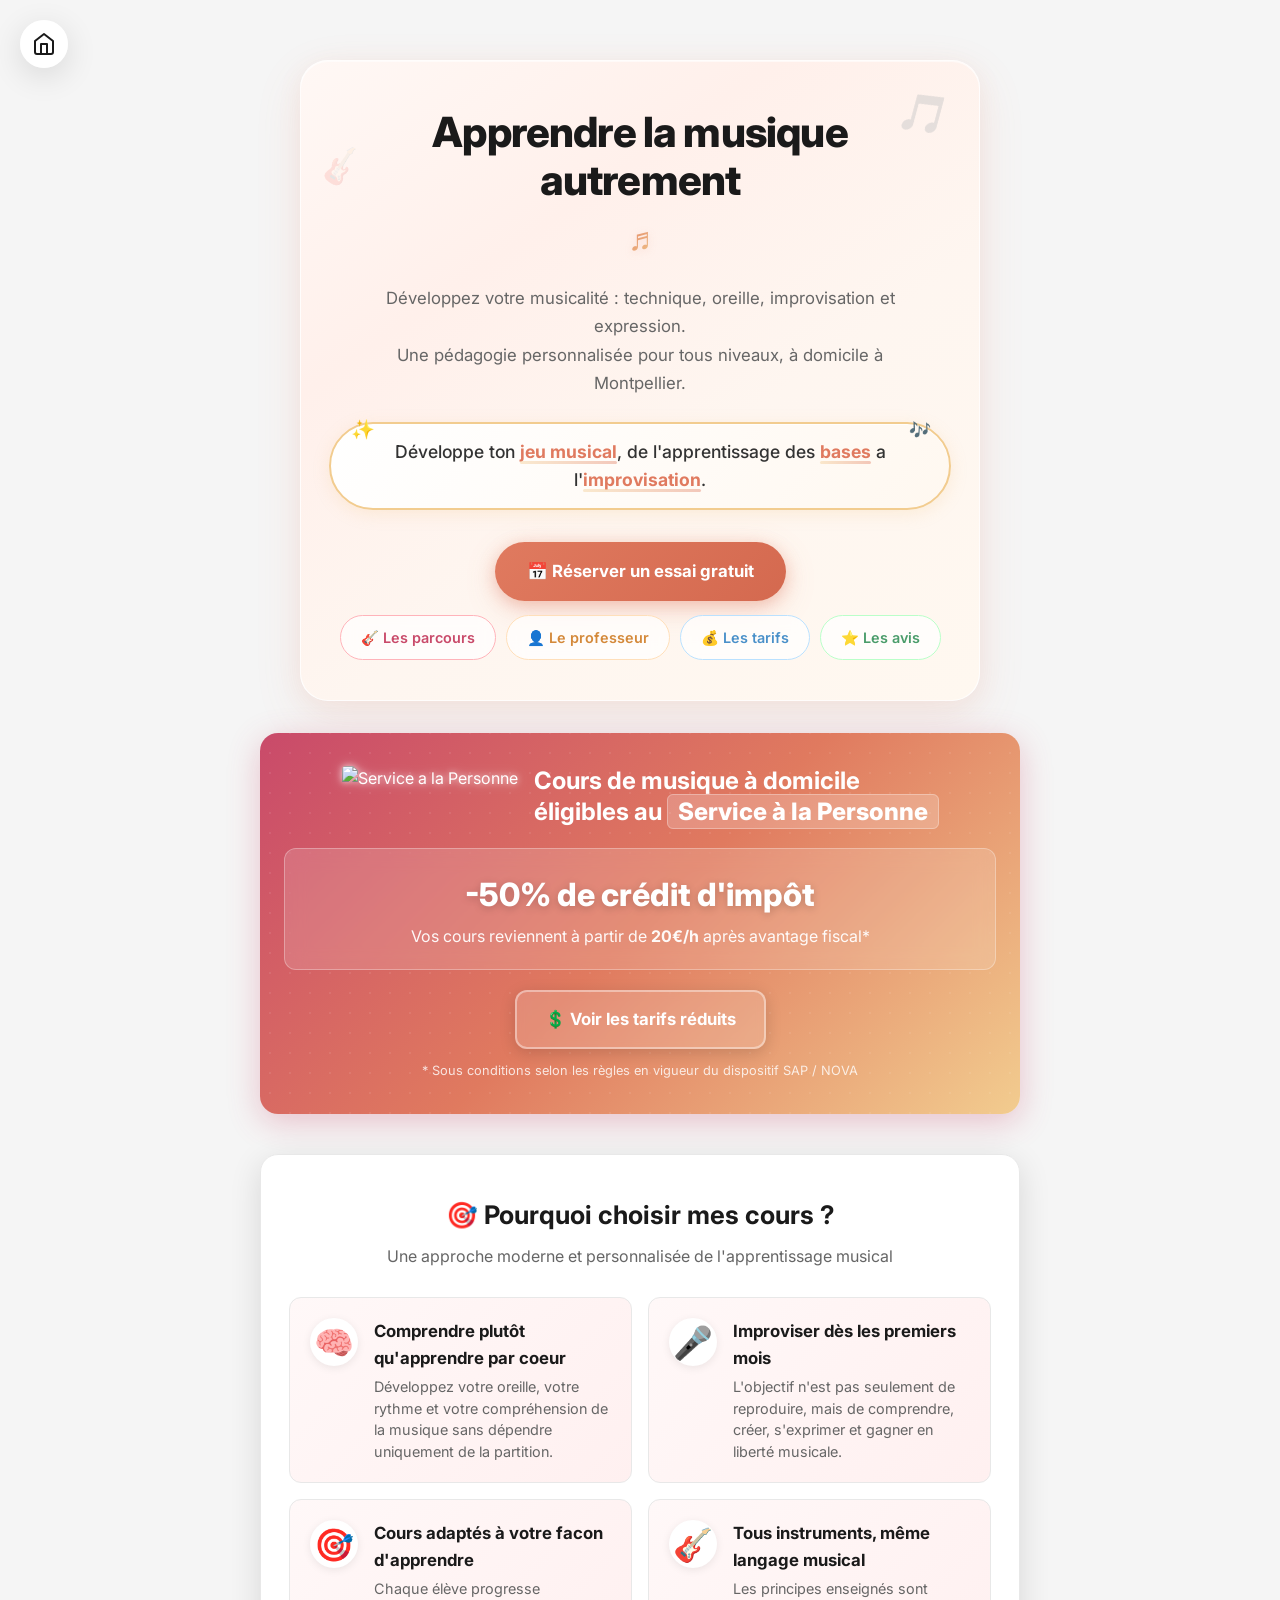
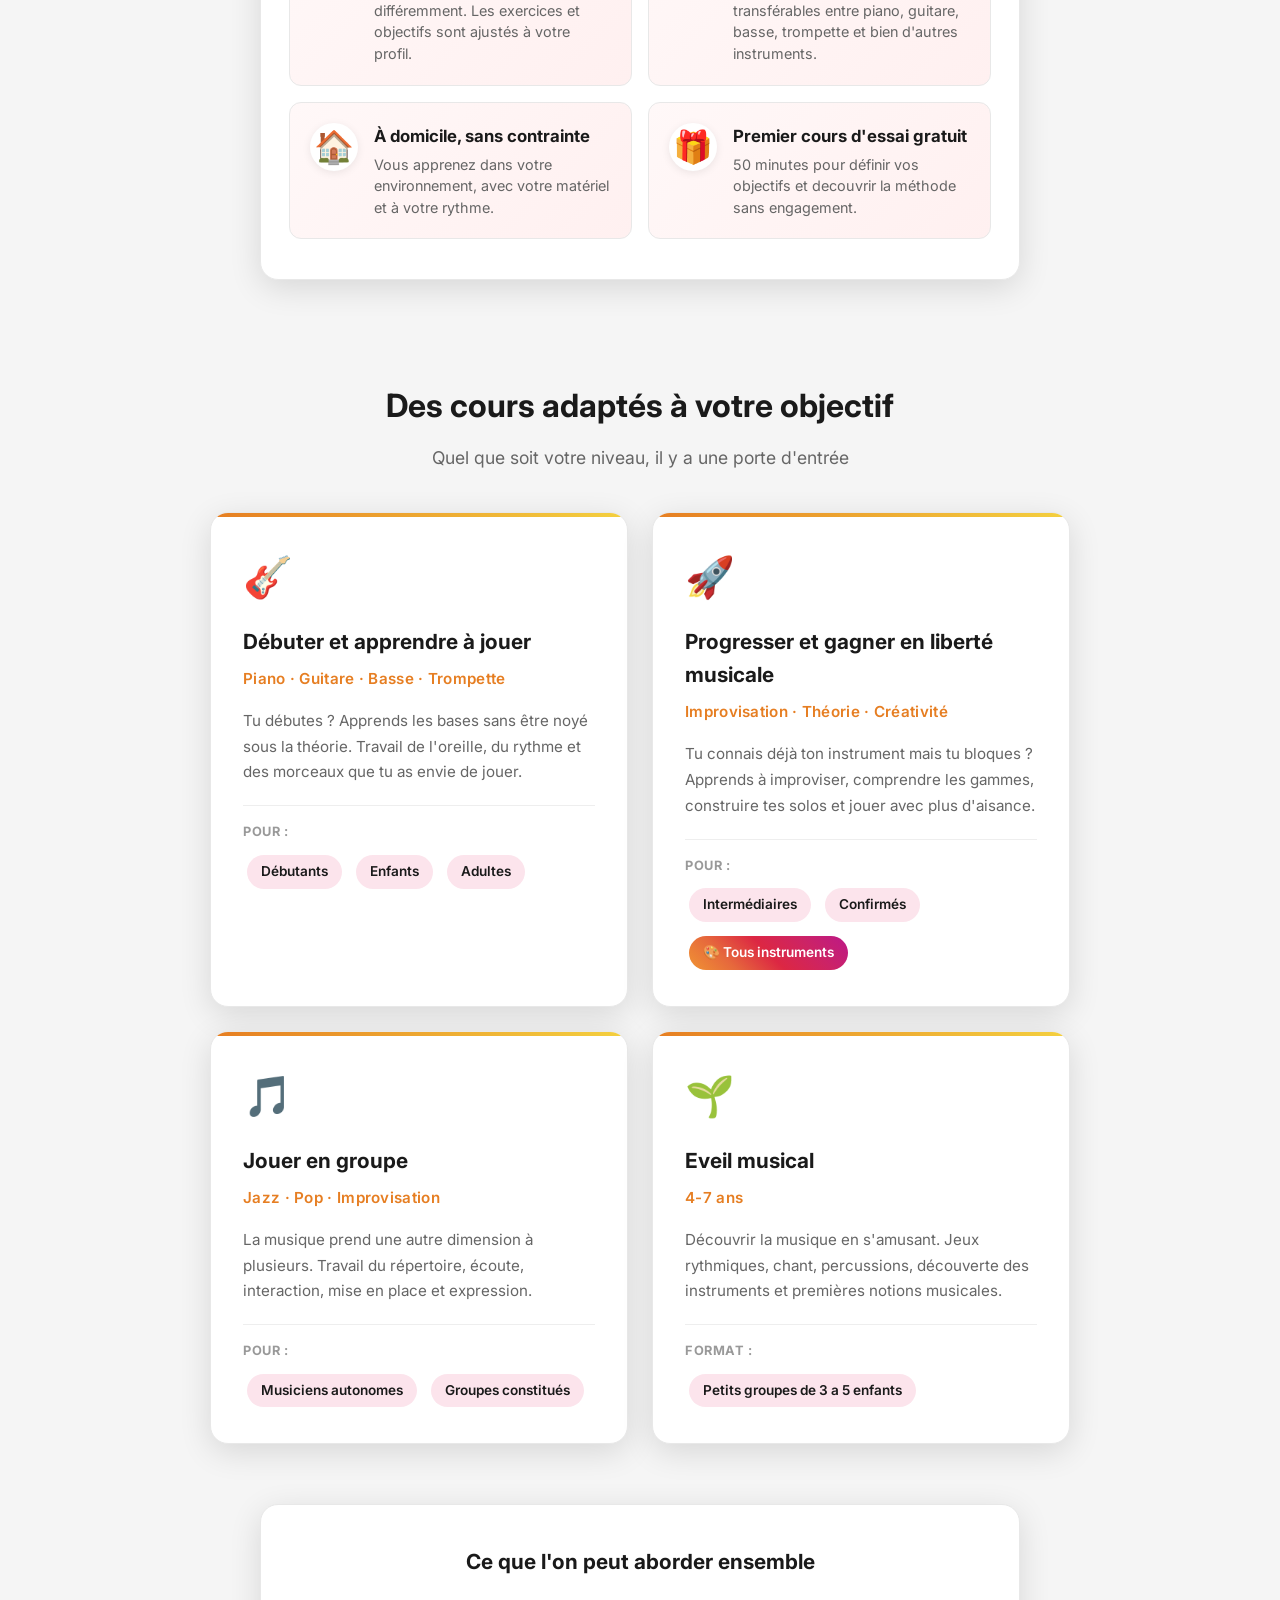
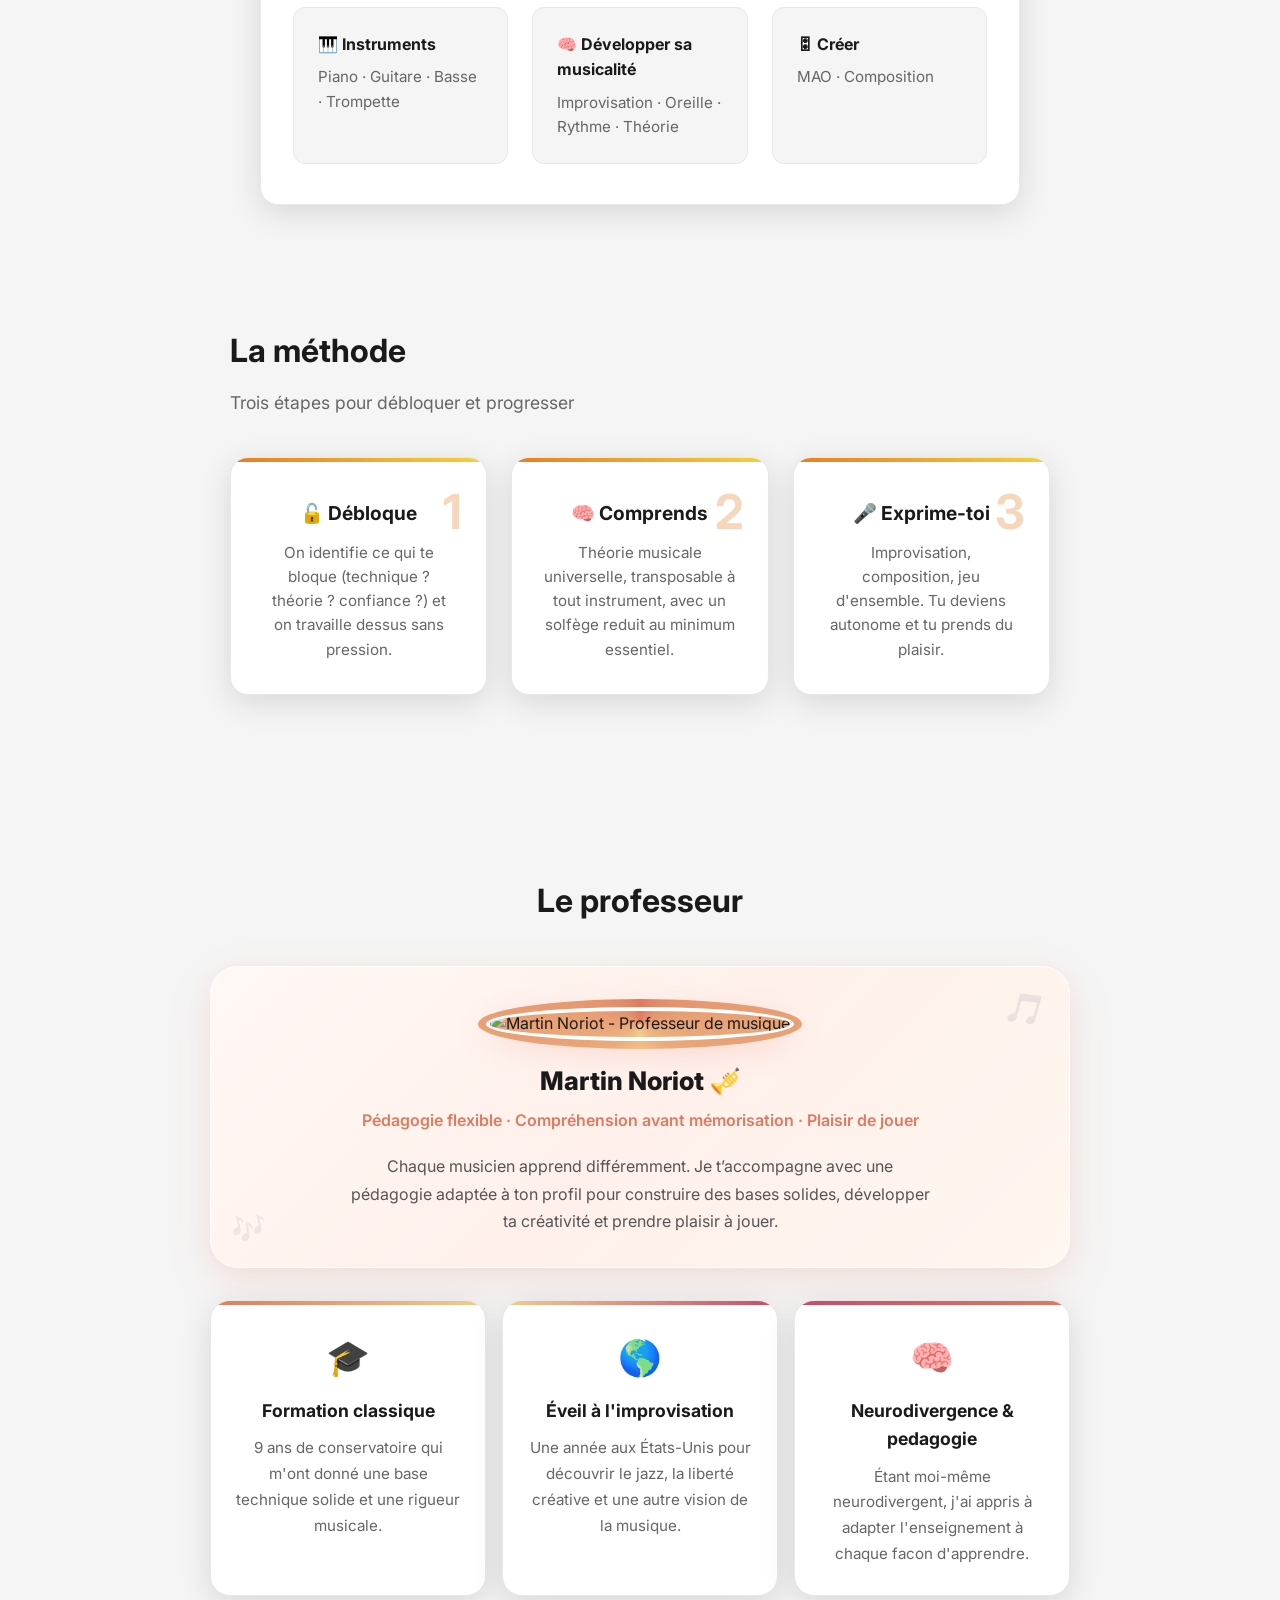
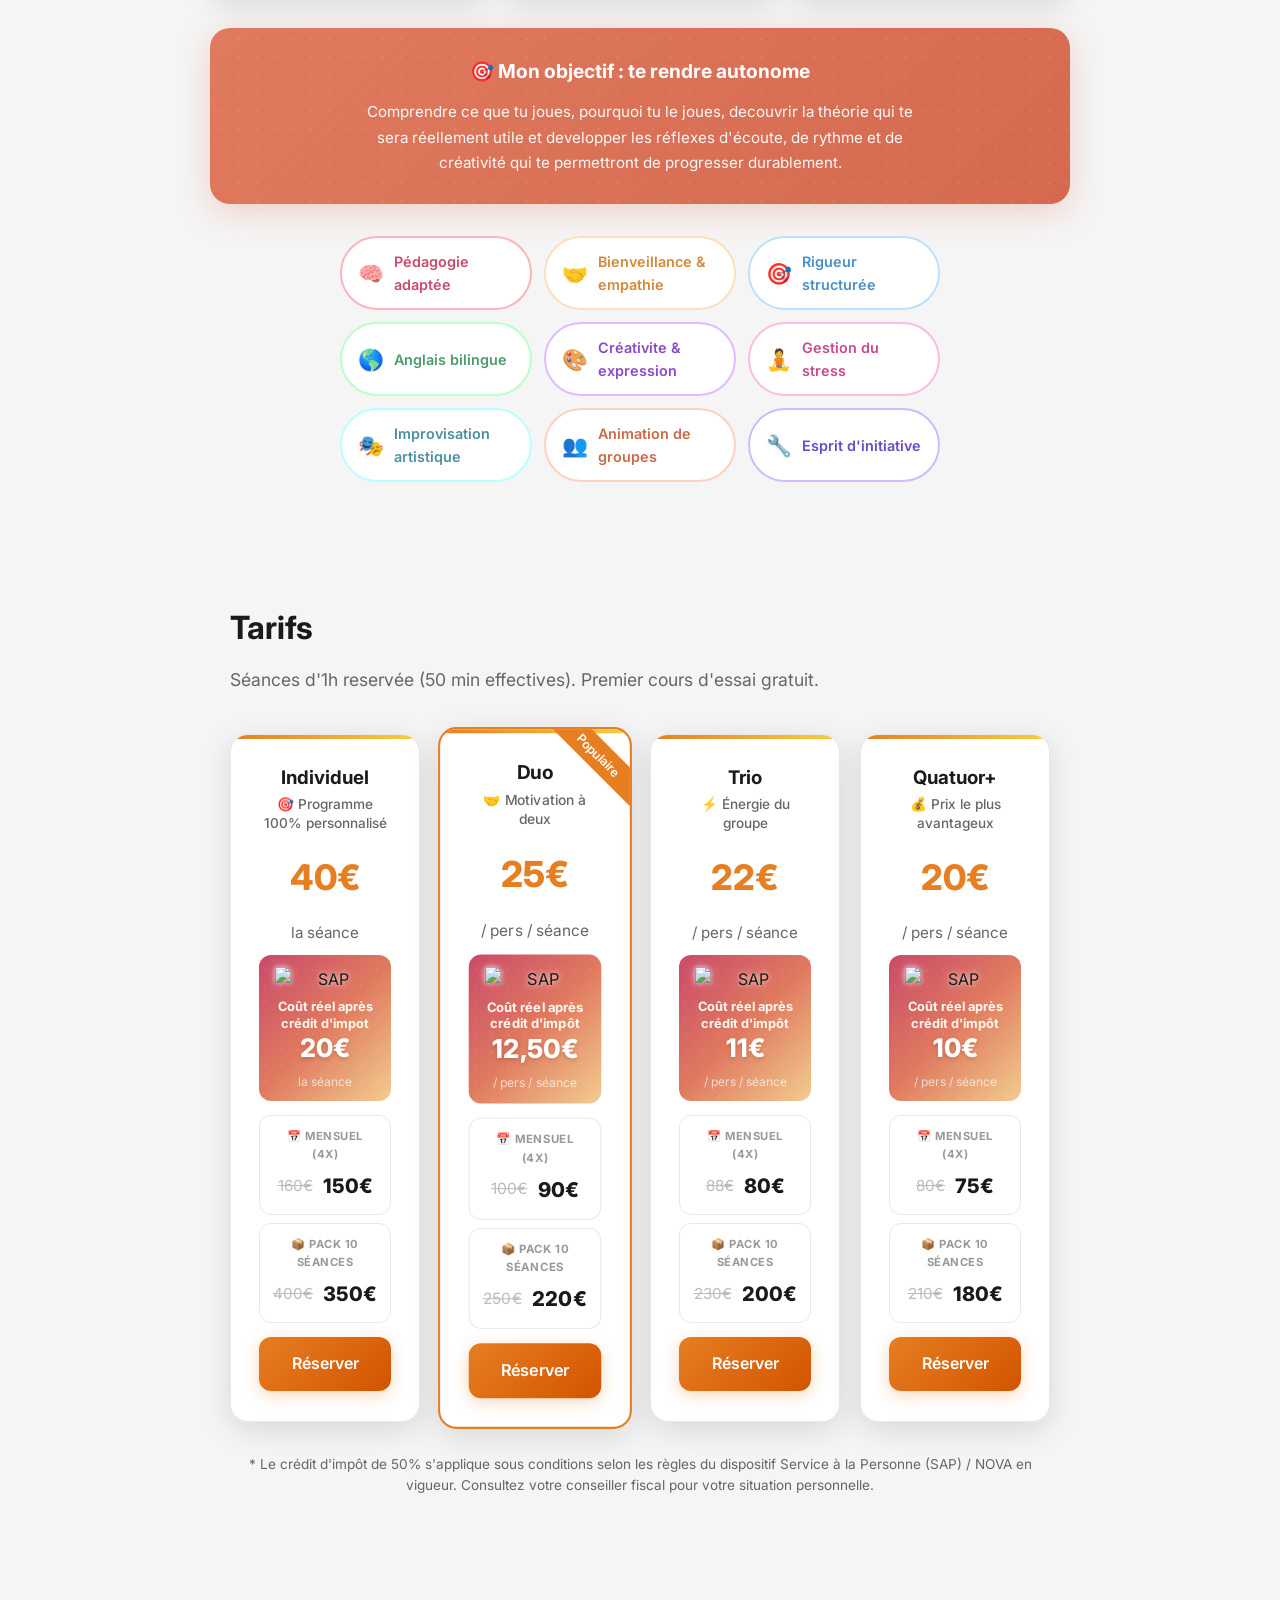
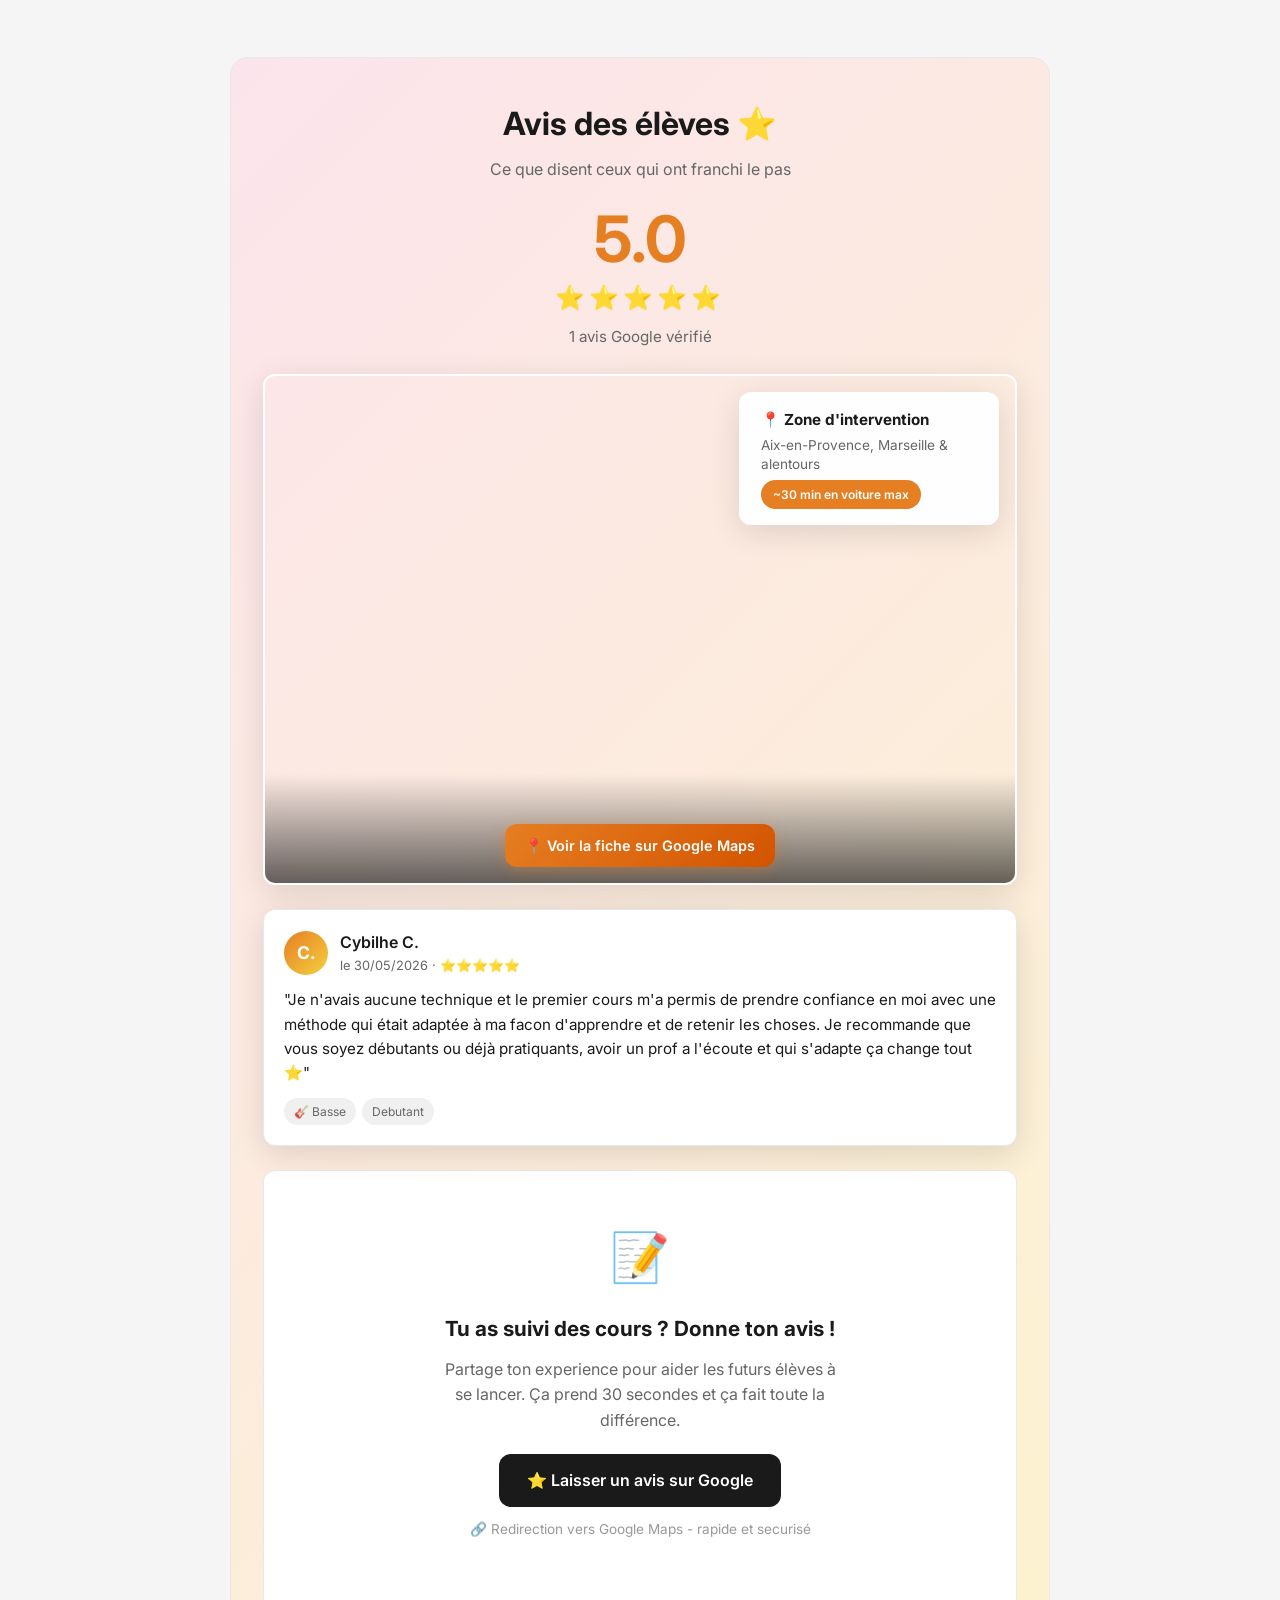
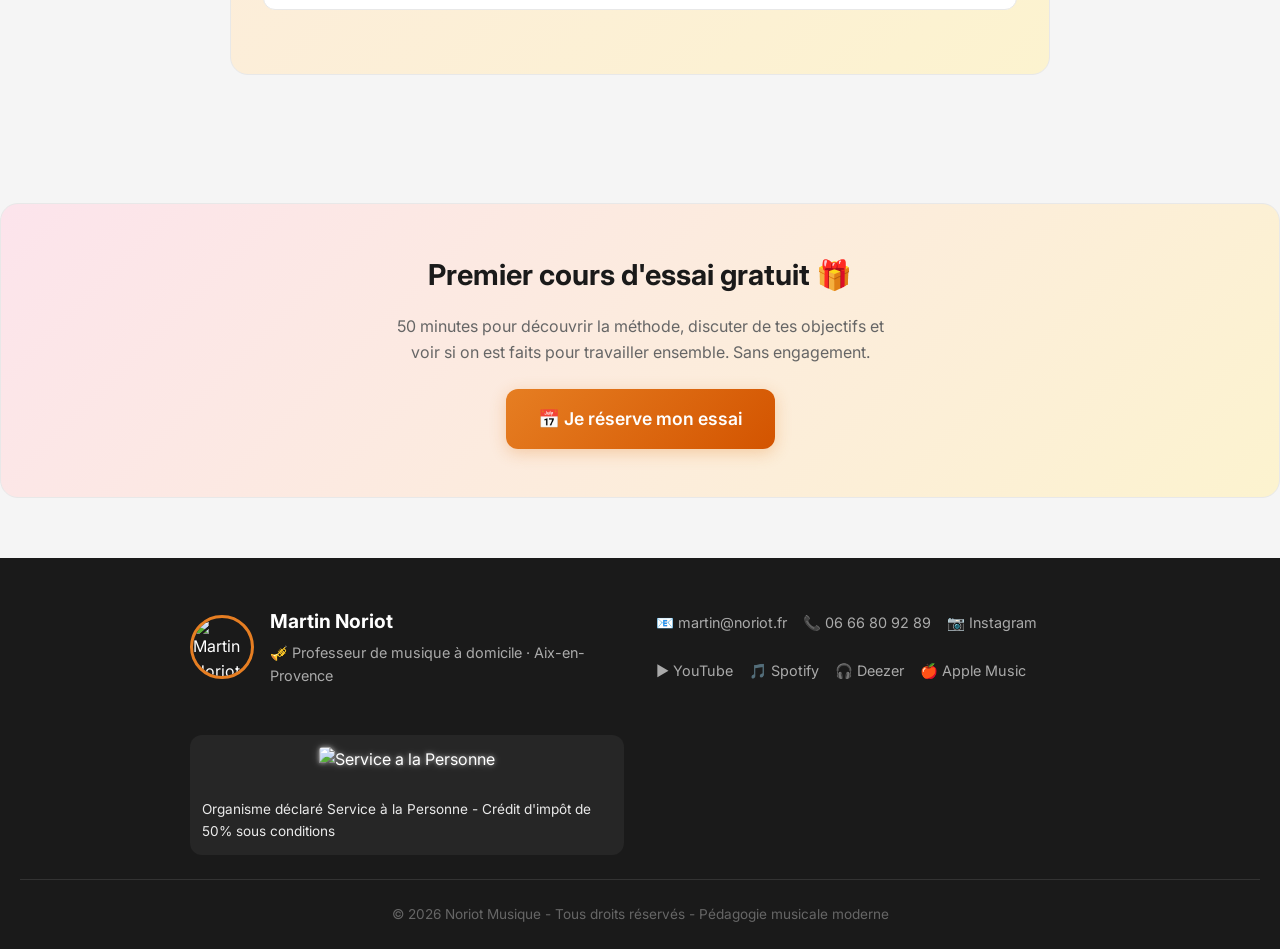
==== commit e7efaa06: "Fix French accents and typos in Cours.html" ====
--- a/Cours.html
+++ b/Cours.html
@@ -1329,19 +1329,19 @@
       <h1>Apprendre la musique autrement</h1>
       <div class="hero-music-icon">&#9836;</div>
       <p class="hero-subtitle">
-        Developpez votre musicalite : technique, oreille, improvisation et expression.<br>
-        Une pedagogie personnalisee pour tous niveaux, a domicile autour d'Aix-en-Provence et Marseille.
+        Développez votre musicalité : technique, oreille, improvisation et expression.<br>
+        Une pédagogie personnalisée pour tous niveaux, à domicile à Montpellier.
       </p>
       <div class="hero-slogan-wrapper" style="position:relative;">
         <span style="position:absolute;top:-10px;left:20px;font-size:1.2rem;animation:twinkle 2s ease-in-out infinite;z-index:3;">&#10024;</span>
         <span style="position:absolute;top:-8px;right:18px;font-size:1.1rem;animation:twinkle 2.5s ease-in-out infinite 0.5s;z-index:3;">&#127926;</span>
         <p class="hero-slogan">
-          Developpe ton <span class="highlight">jeu musical</span>, de l'apprentissage des <span class="highlight">bases</span> a l'<span class="highlight">improvisation</span>.
+          Développe ton <span class="highlight">jeu musical</span>, de l'apprentissage des <span class="highlight">bases</span> a l'<span class="highlight">improvisation</span>.
         </p>
       </div>
       <div class="hero-buttons">
         <div class="hero-buttons-row-primary">
-          <a href="Reserver.html" class="btn">&#128197; Reserver un essai gratuit</a>
+          <a href="Reserver.html" class="btn">&#128197; Réserver un essai gratuit</a>
         </div>
         <div class="hero-buttons-row-secondary">
           <a href="#offre" class="btn">&#127928; Les parcours</a>
@@ -1359,82 +1359,82 @@
       <div class="sap-badge-row">
         <img src="https://raw.githubusercontent.com/MNoriot/Noriot-Musique/main/Traceur_SAP_buro_rvb_png.png" alt="Service a la Personne" class="sap-logo">
         <div class="sap-title">
-          Cours de musique a domicile<br>eligibles au <span class="sap-highlight">Service a la Personne</span>
+          Cours de musique à domicile<br>éligibles au <span class="sap-highlight">Service à la Personne</span>
         </div>
       </div>
       <div class="sap-savings">
-        <div class="sap-savings-main">-50% de credit d'impot</div>
-        <div class="sap-savings-sub">Vos cours reviennent a partir de <strong>20€/h</strong> apres avantage fiscal*</div>
+        <div class="sap-savings-main">-50% de crédit d'impôt</div>
+        <div class="sap-savings-sub">Vos cours reviennent à partir de <strong>20€/h</strong> après avantage fiscal*</div>
       </div>
       <div class="sap-cta">
-        <a href="#tarifs" class="btn">&#128178; Voir les tarifs reduits</a>
-      </div>
-      <p class="sap-note">* Sous conditions selon les regles en vigueur du dispositif SAP / NOVA</p>
+        <a href="#tarifs" class="btn">&#128178; Voir les tarifs réduits</a>
+      </div>
+      <p class="sap-note">* Sous conditions selon les règles en vigueur du dispositif SAP / NOVA</p>
     </div>
   </div>
 
   <section class="sap-section reveal" id="sap-avantages">
     <h2>&#127919; Pourquoi choisir mes cours ?</h2>
-    <p class="subtitle">Une approche moderne et personnalisee de l'apprentissage musical</p>
+    <p class="subtitle">Une approche moderne et personnalisée de l'apprentissage musical</p>
     <div class="sap-grid">
       <div class="sap-item reveal">
         <div class="sap-item-icon">&#129504;</div>
         <div>
-          <h4>Comprendre plutot qu'apprendre par coeur</h4>
-          <p>Developpez votre oreille, votre rythme et votre comprehension de la musique sans dependre uniquement de la partition.</p>
+          <h4>Comprendre plutôt qu'apprendre par coeur</h4>
+          <p>Développez votre oreille, votre rythme et votre compréhension de la musique sans dépendre uniquement de la partition.</p>
         </div>
       </div>
       <div class="sap-item reveal">
         <div class="sap-item-icon">&#127908;</div>
         <div>
-          <h4>Improviser des les premiers mois</h4>
-          <p>L'objectif n'est pas seulement de reproduire, mais de comprendre, creer, s'exprimer et gagner en liberte musicale.</p>
+          <h4>Improviser dès les premiers mois</h4>
+          <p>L'objectif n'est pas seulement de reproduire, mais de comprendre, créer, s'exprimer et gagner en liberté musicale.</p>
         </div>
       </div>
       <div class="sap-item reveal">
         <div class="sap-item-icon">&#127919;</div>
         <div>
-          <h4>Cours adaptes a votre facon d'apprendre</h4>
-          <p>Chaque eleve progresse differemment. Les exercices et objectifs sont ajustes a votre profil.</p>
+          <h4>Cours adaptés à votre facon d'apprendre</h4>
+          <p>Chaque élève progresse différemment. Les exercices et objectifs sont ajustés à votre profil.</p>
         </div>
       </div>
       <div class="sap-item reveal">
         <div class="sap-item-icon">&#127928;</div>
         <div>
-          <h4>Tous instruments, meme langage musical</h4>
-          <p>Les principes enseignes sont transferables entre piano, guitare, basse, trompette et bien d'autres instruments.</p>
+          <h4>Tous instruments, même langage musical</h4>
+          <p>Les principes enseignés sont transférables entre piano, guitare, basse, trompette et bien d'autres instruments.</p>
         </div>
       </div>
       <div class="sap-item reveal">
         <div class="sap-item-icon">&#127968;</div>
         <div>
-          <h4>A domicile, sans contrainte</h4>
-          <p>Vous apprenez dans votre environnement, avec votre materiel et a votre rythme.</p>
+          <h4>À domicile, sans contrainte</h4>
+          <p>Vous apprenez dans votre environnement, avec votre matériel et à votre rythme.</p>
         </div>
       </div>
       <div class="sap-item reveal">
         <div class="sap-item-icon">&#127873;</div>
         <div>
           <h4>Premier cours d'essai gratuit</h4>
-          <p>50 minutes pour definir vos objectifs et decouvrir la methode sans engagement.</p>
+          <p>50 minutes pour définir vos objectifs et decouvrir la méthode sans engagement.</p>
         </div>
       </div>
     </div>
   </section>
 
     <section class="offer-profile-section" id="offre">
-    <h2 class="section-title">Des cours adaptes a votre objectif</h2>
-    <p class="section-subtitle">Quel que soit votre niveau, il y a une porte d'entree</p>
+    <h2 class="section-title">Des cours adaptés à votre objectif</h2>
+    <p class="section-subtitle">Quel que soit votre niveau, il y a une porte d'entrée</p>
     <div class="profile-grid">
       <div class="profile-card reveal">
         <div class="profile-icon">&#127928;</div>
-        <h3>Debuter et apprendre a jouer</h3>
+        <h3>Débuter et apprendre à jouer</h3>
         <p class="profile-subtitle">Piano &middot; Guitare &middot; Basse &middot; Trompette</p>
-        <p>Tu debutes ? Apprends les bases sans etre noye sous la theorie. Travail de l'oreille, du rythme et des morceaux que tu as envie de jouer.</p>
+        <p>Tu débutes ? Apprends les bases sans être noyé sous la théorie. Travail de l'oreille, du rythme et des morceaux que tu as envie de jouer.</p>
         <div class="profile-for">
           <div class="profile-for-label">Pour :</div>
           <div class="tags">
-            <span class="tag">Debutants</span>
+            <span class="tag">Débutants</span>
             <span class="tag">Enfants</span>
             <span class="tag">Adultes</span>
           </div>
@@ -1442,14 +1442,14 @@
       </div>
       <div class="profile-card reveal">
         <div class="profile-icon">&#128640;</div>
-        <h3>Progresser et gagner en liberte musicale</h3>
-        <p class="profile-subtitle">Improvisation &middot; Theorie &middot; Creativite</p>
-        <p>Tu connais deja ton instrument mais tu bloques ? Apprends a improviser, comprendre les gammes, construire tes solos et jouer avec plus d'aisance.</p>
+        <h3>Progresser et gagner en liberté musicale</h3>
+        <p class="profile-subtitle">Improvisation &middot; Théorie &middot; Créativité</p>
+        <p>Tu connais déjà ton instrument mais tu bloques ? Apprends à improviser, comprendre les gammes, construire tes solos et jouer avec plus d'aisance.</p>
         <div class="profile-for">
           <div class="profile-for-label">Pour :</div>
           <div class="tags">
-            <span class="tag">Intermediaires</span>
-            <span class="tag">Confirmes</span>
+            <span class="tag">Intermédiaires</span>
+            <span class="tag">Confirmés</span>
             <span class="tag tag-tous-instruments">&#127912; Tous instruments</span>
           </div>
         </div>
@@ -1458,12 +1458,12 @@
         <div class="profile-icon">&#127925;</div>
         <h3>Jouer en groupe</h3>
         <p class="profile-subtitle">Jazz &middot; Pop &middot; Improvisation</p>
-        <p>La musique prend une autre dimension a plusieurs. Travail du repertoire, ecoute, interaction, mise en place et expression.</p>
+        <p>La musique prend une autre dimension à plusieurs. Travail du répertoire, écoute, interaction, mise en place et expression.</p>
         <div class="profile-for">
           <div class="profile-for-label">Pour :</div>
           <div class="tags">
             <span class="tag">Musiciens autonomes</span>
-            <span class="tag">Groupes constitues</span>
+            <span class="tag">Groupes constitués</span>
           </div>
         </div>
       </div>
@@ -1471,7 +1471,7 @@
         <div class="profile-icon">&#127793;</div>
         <h3>Eveil musical</h3>
         <p class="profile-subtitle">4-7 ans</p>
-        <p>Decouvrir la musique en s'amusant. Jeux rythmiques, chant, percussions, decouverte des instruments et premieres notions musicales.</p>
+        <p>Découvrir la musique en s'amusant. Jeux rythmiques, chant, percussions, découverte des instruments et premières notions musicales.</p>
         <div class="profile-for">
           <div class="profile-for-label">Format :</div>
           <div class="tags">
@@ -1490,29 +1490,29 @@
         <p>Piano &middot; Guitare &middot; Basse &middot; Trompette</p>
       </div>
       <div class="skill-category">
-        <h4>&#129504; Developper sa musicalite</h4>
-        <p>Improvisation &middot; Oreille &middot; Rythme &middot; Theorie</p>
+        <h4>&#129504; Développer sa musicalité</h4>
+        <p>Improvisation &middot; Oreille &middot; Rythme &middot; Théorie</p>
       </div>
       <div class="skill-category">
-        <h4>&#127899; Creer</h4>
+        <h4>&#127899; Créer</h4>
         <p>MAO &middot; Composition</p>
       </div>
     </div>
   </section>
 
   <section class="section">
-    <h2 class="section-title">La methode</h2>
-    <p class="section-subtitle">Trois etapes pour debloquer et progresser</p>
+    <h2 class="section-title">La méthode</h2>
+    <p class="section-subtitle">Trois étapes pour débloquer et progresser</p>
     <div class="method-visual">
       <div class="method-step reveal">
         <span class="step-number">1</span>
-        <h3>&#128275; Debloque</h3>
-        <p>On identifie ce qui te bloque (technique ? theorie ? confiance ?) et on travaille dessus sans pression.</p>
+        <h3>&#128275; Débloque</h3>
+        <p>On identifie ce qui te bloque (technique ? théorie ? confiance ?) et on travaille dessus sans pression.</p>
       </div>
       <div class="method-step reveal">
         <span class="step-number">2</span>
         <h3>&#129504; Comprends</h3>
-        <p>Theorie musicale universelle, transposable a tout instrument, avec un solfege reduit au minimum essentiel.</p>
+        <p>Théorie musicale universelle, transposable à tout instrument, avec un solfège reduit au minimum essentiel.</p>
       </div>
       <div class="method-step reveal">
         <span class="step-number">3</span>
@@ -1537,7 +1537,7 @@
       <img src="https://raw.githubusercontent.com/MNoriot/Noriot-Musique/main/Nono.jpeg" alt="Martin Noriot - Professeur de musique">
     </div>
     <div class="prof-name">Martin Noriot &#127930;</div>
-    <div class="prof-tagline">Pedagogie flexible &middot; Comprehension avant memorisation &middot; Plaisir de jouer</div>
+    <div class="prof-tagline">Pédagogie flexible &middot; Compréhension avant mémorisation &middot; Plaisir de jouer</div>
     <p class="prof-intro">
       Chaque musicien apprend différemment. Je t’accompagne avec une pédagogie adaptée à ton profil pour construire des bases solides, développer ta créativité et prendre plaisir à jouer.
     </p>
@@ -1549,33 +1549,33 @@
       <div class="story-accent"></div>
       <div class="story-icon">&#127891;</div>
       <h4>Formation classique</h4>
-      <p>9 ans de conservatoire qui m'ont donne une base technique solide et une rigueur musicale.</p>
+      <p>9 ans de conservatoire qui m'ont donné une base technique solide et une rigueur musicale.</p>
     </div>
     <div class="prof-story-card reveal">
       <div class="story-accent"></div>
       <div class="story-icon">&#127758;</div>
-      <h4>Eveil a l'improvisation</h4>
-      <p>Une annee aux Etats-Unis pour decouvrir le jazz, la liberte creative et une autre vision de la musique.</p>
+      <h4>Éveil à l'improvisation</h4>
+      <p>Une année aux États-Unis pour découvrir le jazz, la liberté créative et une autre vision de la musique.</p>
     </div>
     <div class="prof-story-card reveal">
       <div class="story-accent"></div>
       <div class="story-icon">&#129504;</div>
       <h4>Neurodivergence & pedagogie</h4>
-      <p>Etant moi-meme neurodivergent, j'ai appris a adapter l'enseignement a chaque facon d'apprendre.</p>
+      <p>Étant moi-même neurodivergent, j'ai appris à adapter l'enseignement à chaque facon d'apprendre.</p>
     </div>
   </div>
 
   <!-- Objectif -->
   <div class="prof-objectif-box reveal">
     <h4>&#127919; Mon objectif : te rendre autonome</h4>
-    <p>Comprendre ce que tu joues, pourquoi tu le joues, decouvrir la theorie qui te sera reellement utile et developper les reflexes d'ecoute, de rythme et de creativite qui te permettront de progresser durablement.</p>
+    <p>Comprendre ce que tu joues, pourquoi tu le joues, decouvrir la théorie qui te sera réellement utile et developper les réflexes d'écoute, de rythme et de créativité qui te permettront de progresser durablement.</p>
   </div>
 
   <!-- Atouts -->
   <div class="prof-atouts-grid">
     <div class="prof-atout-pill reveal">
       <span class="atout-emoji">&#129504;</span>
-      <span>Pedagogie adaptee</span>
+      <span>Pédagogie adaptée</span>
     </div>
     <div class="prof-atout-pill reveal">
       <span class="atout-emoji">&#129309;</span>
@@ -1583,7 +1583,7 @@
     </div>
     <div class="prof-atout-pill reveal">
       <span class="atout-emoji">&#127919;</span>
-      <span>Rigueur structuree</span>
+      <span>Rigueur structurée</span>
     </div>
     <div class="prof-atout-pill reveal">
       <span class="atout-emoji">&#127758;</span>
@@ -1591,7 +1591,7 @@
     </div>
     <div class="prof-atout-pill reveal">
       <span class="atout-emoji">&#127912;</span>
-      <span>Creativite & expression</span>
+      <span>Créativite & expression</span>
     </div>
     <div class="prof-atout-pill reveal">
       <span class="atout-emoji">&#129496;</span>
@@ -1614,18 +1614,18 @@
 
 <section class="section" id="tarifs">
   <h2 class="section-title">Tarifs</h2>
-  <p class="section-subtitle">Seances d'1h reservee (50 min effectives). Premier cours d'essai gratuit.</p>
+  <p class="section-subtitle">Séances d'1h reservée (50 min effectives). Premier cours d'essai gratuit.</p>
   <div class="prices-grid">
     <div class="price-card reveal">
       <h3>Individuel</h3>
-      <p class="price-benefit">&#127919; Programme 100% personnalise</p>
+      <p class="price-benefit">&#127919; Programme 100% personnalisé</p>
       <div class="price-tag">40€</div>
-      <p class="price-period">la seance</p>
+      <p class="price-period">la séance</p>
       <div class="price-sap-box">
         <img src="https://raw.githubusercontent.com/MNoriot/Noriot-Musique/main/Traceur_SAP_buro_rvb_png.png" alt="SAP" class="sap-logo-small">
-        <div class="sap-label">Cout reel apres credit d'impot</div>
+        <div class="sap-label">Coût réel après crédit d'impot</div>
         <div class="sap-price">20€</div>
-        <div class="sap-note">la seance</div>
+        <div class="sap-note">la séance</div>
       </div>
       <div class="packs-area">
         <div class="pack-box">
@@ -1633,22 +1633,22 @@
           <div class="pack-box-prices"><span class="pack-box-old">160€</span><span class="pack-box-new">150€</span></div>
         </div>
         <div class="pack-box">
-          <div class="pack-box-label">&#128230; PACK 10 SEANCES</div>
+          <div class="pack-box-label">&#128230; PACK 10 SÉANCES</div>
           <div class="pack-box-prices"><span class="pack-box-old">400€</span><span class="pack-box-new">350€</span></div>
         </div>
       </div>
-      <a href="Reserver.html" class="btn btn-primary price-btn">Reserver</a>
+      <a href="Reserver.html" class="btn btn-primary price-btn">Réserver</a>
     </div>
     <div class="price-card featured reveal">
       <h3>Duo</h3>
-      <p class="price-benefit">&#129309; Motivation a deux</p>
+      <p class="price-benefit">&#129309; Motivation à deux</p>
       <div class="price-tag">25€</div>
-      <p class="price-period">/ pers / seance</p>
+      <p class="price-period">/ pers / séance</p>
       <div class="price-sap-box">
         <img src="https://raw.githubusercontent.com/MNoriot/Noriot-Musique/main/Traceur_SAP_buro_rvb_png.png" alt="SAP" class="sap-logo-small">
-        <div class="sap-label">Cout reel apres credit d'impot</div>
+        <div class="sap-label">Coût réel après crédit d'impôt</div>
         <div class="sap-price">12,50€</div>
-        <div class="sap-note">/ pers / seance</div>
+        <div class="sap-note">/ pers / séance</div>
       </div>
       <div class="packs-area">
         <div class="pack-box">
@@ -1656,22 +1656,22 @@
           <div class="pack-box-prices"><span class="pack-box-old">100€</span><span class="pack-box-new">90€</span></div>
         </div>
         <div class="pack-box">
-          <div class="pack-box-label">&#128230; PACK 10 SEANCES</div>
+          <div class="pack-box-label">&#128230; PACK 10 SÉANCES</div>
           <div class="pack-box-prices"><span class="pack-box-old">250€</span><span class="pack-box-new">220€</span></div>
         </div>
       </div>
-      <a href="Reserver.html" class="btn btn-primary price-btn">Reserver</a>
+      <a href="Reserver.html" class="btn btn-primary price-btn">Réserver</a>
     </div>
     <div class="price-card reveal">
       <h3>Trio</h3>
-      <p class="price-benefit">&#9889; Energie du groupe</p>
+      <p class="price-benefit">&#9889; Énergie du groupe</p>
       <div class="price-tag">22€</div>
-      <p class="price-period">/ pers / seance</p>
+      <p class="price-period">/ pers / séance</p>
       <div class="price-sap-box">
         <img src="https://raw.githubusercontent.com/MNoriot/Noriot-Musique/main/Traceur_SAP_buro_rvb_png.png" alt="SAP" class="sap-logo-small">
-        <div class="sap-label">Cout reel apres credit d'impot</div>
+        <div class="sap-label">Coût réel après crédit d'impôt</div>
         <div class="sap-price">11€</div>
-        <div class="sap-note">/ pers / seance</div>
+        <div class="sap-note">/ pers / séance</div>
       </div>
       <div class="packs-area">
         <div class="pack-box">
@@ -1679,22 +1679,22 @@
           <div class="pack-box-prices"><span class="pack-box-old">88€</span><span class="pack-box-new">80€</span></div>
         </div>
         <div class="pack-box">
-          <div class="pack-box-label">&#128230; PACK 10 SEANCES</div>
+          <div class="pack-box-label">&#128230; PACK 10 SÉANCES</div>
           <div class="pack-box-prices"><span class="pack-box-old">230€</span><span class="pack-box-new">200€</span></div>
         </div>
       </div>
-      <a href="Reserver.html" class="btn btn-primary price-btn">Reserver</a>
+      <a href="Reserver.html" class="btn btn-primary price-btn">Réserver</a>
     </div>
     <div class="price-card reveal">
       <h3>Quatuor+</h3>
       <p class="price-benefit">&#128176; Prix le plus avantageux</p>
       <div class="price-tag">20€</div>
-      <p class="price-period">/ pers / seance</p>
+      <p class="price-period">/ pers / séance</p>
       <div class="price-sap-box">
         <img src="https://raw.githubusercontent.com/MNoriot/Noriot-Musique/main/Traceur_SAP_buro_rvb_png.png" alt="SAP" class="sap-logo-small">
-        <div class="sap-label">Cout reel apres credit d'impot</div>
+        <div class="sap-label">Coût réel après crédit d'impôt</div>
         <div class="sap-price">10€</div>
-        <div class="sap-note">/ pers / seance</div>
+        <div class="sap-note">/ pers / séance</div>
       </div>
       <div class="packs-area">
         <div class="pack-box">
@@ -1702,24 +1702,24 @@
           <div class="pack-box-prices"><span class="pack-box-old">80€</span><span class="pack-box-new">75€</span></div>
         </div>
         <div class="pack-box">
-          <div class="pack-box-label">&#128230; PACK 10 SEANCES</div>
+          <div class="pack-box-label">&#128230; PACK 10 SÉANCES</div>
           <div class="pack-box-prices"><span class="pack-box-old">210€</span><span class="pack-box-new">180€</span></div>
         </div>
       </div>
-      <a href="Reserver.html" class="btn btn-primary price-btn">Reserver</a>
+      <a href="Reserver.html" class="btn btn-primary price-btn">Réserver</a>
     </div>
   </div>
-  <p style="text-align:center; color:var(--gris); font-size:0.85rem; margin-top:20px;">* Le credit d'impot de 50% s'applique sous conditions selon les regles du dispositif Service a la Personne (SAP) / NOVA en vigueur. Consultez votre conseiller fiscal pour votre situation personnelle.</p>
+  <p style="text-align:center; color:var(--gris); font-size:0.85rem; margin-top:20px;">* Le crédit d'impôt de 50% s'applique sous conditions selon les règles du dispositif Service à la Personne (SAP) / NOVA en vigueur. Consultez votre conseiller fiscal pour votre situation personnelle.</p>
 </section>
 
 <section class="section" id="avis">
   <div class="reviews-section">
-    <h2 class="section-title" style="margin-bottom:8px;">Avis des eleves &#11088;</h2>
+    <h2 class="section-title" style="margin-bottom:8px;">Avis des élèves &#11088;</h2>
     <p style="color:var(--gris);">Ce que disent ceux qui ont franchi le pas</p>
     <div class="rating-display">
       <div class="rating-score">5.0</div>
       <div class="rating-stars">&#11088;&#11088;&#11088;&#11088;&#11088;</div>
-      <div class="rating-count">1 avis Google verifie</div>
+      <div class="rating-count">1 avis Google vérifié</div>
     </div>
     <div class="map-area-container">
       <iframe src="https://www.google.com/maps/embed?pb=!1m14!1m12!1m3!1d188933.19787728732!2d5.3698!3d43.4131!2m3!1f0!2f0!3f0!3m2!1i1024!2i768!4f13.1!5e0!3m2!1sfr!2sfr!4v1716540000000!5m2!1sfr!2sfr" allowfullscreen="" loading="lazy" referrerpolicy="no-referrer-when-downgrade"></iframe>
@@ -1741,7 +1741,7 @@
             <div style="font-size:0.8rem; color:var(--gris);">le 30/05/2026 &middot; &#11088;&#11088;&#11088;&#11088;&#11088;</div>
           </div>
         </div>
-        <p style="color:var(--noir); line-height:1.6; margin:0; font-size:0.95rem;">"Je n'avais aucune technique et le premier cours m'a permis de prendre confiance en moi avec une methode qui etait adaptee a ma facon d'apprendre et de retenir les choses. Je recommande que vous soyez debutants ou deja pratiquants, avoir un prof a l'ecoute et qui s'adapte ca change tout &#11088;"</p>
+        <p style="color:var(--noir); line-height:1.6; margin:0; font-size:0.95rem;">"Je n'avais aucune technique et le premier cours m'a permis de prendre confiance en moi avec une méthode qui était adaptée à ma facon d'apprendre et de retenir les choses. Je recommande que vous soyez débutants ou déjà pratiquants, avoir un prof a l'écoute et qui s'adapte ça change tout &#11088;"</p>
         <div style="margin-top:12px; display:flex; gap:6px; flex-wrap:wrap;">
           <span style="font-size:0.75rem; color:var(--gris); background:#f0f0f0; padding:4px 10px; border-radius:999px;">&#127928; Basse</span>
           <span style="font-size:0.75rem; color:var(--gris); background:#f0f0f0; padding:4px 10px; border-radius:999px;">Debutant</span>
@@ -1751,21 +1751,21 @@
     <div class="reviews-empty">
       <div class="reviews-empty-icon">&#128221;</div>
       <h3>Tu as suivi des cours ? Donne ton avis !</h3>
-      <p>Partage ton experience pour aider les futurs eleves a se lancer. Ca prend 30 secondes et ca fait toute la difference.</p>
+      <p>Partage ton experience pour aider les futurs élèves à se lancer. Ça prend 30 secondes et ça fait toute la différence.</p>
       <a href="https://share.google/nTb2fB9ME1Ji8RHIR" target="_blank" rel="noopener" class="btn btn-secondary" style="font-size:1rem; padding:14px 28px;">&#11088; Laisser un avis sur Google</a>
-      <p class="review-note" style="margin-top:12px; font-size:0.85rem; color:#999;">&#128279; Redirection vers Google Maps - rapide et securise</p>
+      <p class="review-note" style="margin-top:12px; font-size:0.85rem; color:#999;">&#128279; Redirection vers Google Maps - rapide et securisé</p>
     </div>
   </div>
 </section>
 
 <section class="cta-section reveal">
   <h2>Premier cours d'essai gratuit &#127873;</h2>
-  <p>50 minutes pour decouvrir la methode, discuter de tes objectifs et voir si on est faits pour travailler ensemble. Sans engagement.</p>
-  <a href="Reserver.html" class="btn btn-primary" style="font-size:1.1rem; padding:16px 32px;">&#128197; Je reserve mon essai</a>
+  <p>50 minutes pour découvrir la méthode, discuter de tes objectifs et voir si on est faits pour travailler ensemble. Sans engagement.</p>
+  <a href="Reserver.html" class="btn btn-primary" style="font-size:1.1rem; padding:16px 32px;">&#128197; Je réserve mon essai</a>
 </section>
 
 <div class="cta-fixed">
-  <a href="Reserver.html" class="btn btn-primary">&#128197; Reserver</a>
+  <a href="Reserver.html" class="btn btn-primary">&#128197; Réserver</a>
   <a href="index.html" class="btn btn-secondary">&#127968; Accueil</a>
 </div>
 
@@ -1775,7 +1775,7 @@
       <img src="https://raw.githubusercontent.com/MNoriot/Noriot-Musique/main/Nono.jpeg" alt="Martin Noriot - Professeur de musique" class="footer-profile-img" style="width:64px; height:64px; border-radius:50%; object-fit:cover;"/>
       <div class="footer-profile-info">
         <h3>Martin Noriot</h3>
-        <p>&#127930; Professeur de musique a domicile &middot; Aix-en-Provence</p>
+        <p>&#127930; Professeur de musique à domicile &middot; Aix-en-Provence</p>
       </div>
     </div>
     <div class="footer-links">
@@ -1789,11 +1789,11 @@
     </div>
     <div class="footer-sap">
       <img src="https://raw.githubusercontent.com/MNoriot/Noriot-Musique/main/Traceur_SAP_buro_rvb_png.png" alt="Service a la Personne">
-      <span>Organisme declare Service a la Personne - Credit d'impot de 50% sous conditions</span>
+      <span>Organisme déclaré Service à la Personne - Crédit d'impôt de 50% sous conditions</span>
     </div>
   </div>
   <div class="footer-bottom">
-    &copy; 2026 Noriot Musique - Tous droits reserves - Pedagogie musicale moderne
+    &copy; 2026 Noriot Musique - Tous droits réservés - Pédagogie musicale moderne
   </div>
 </footer>
 
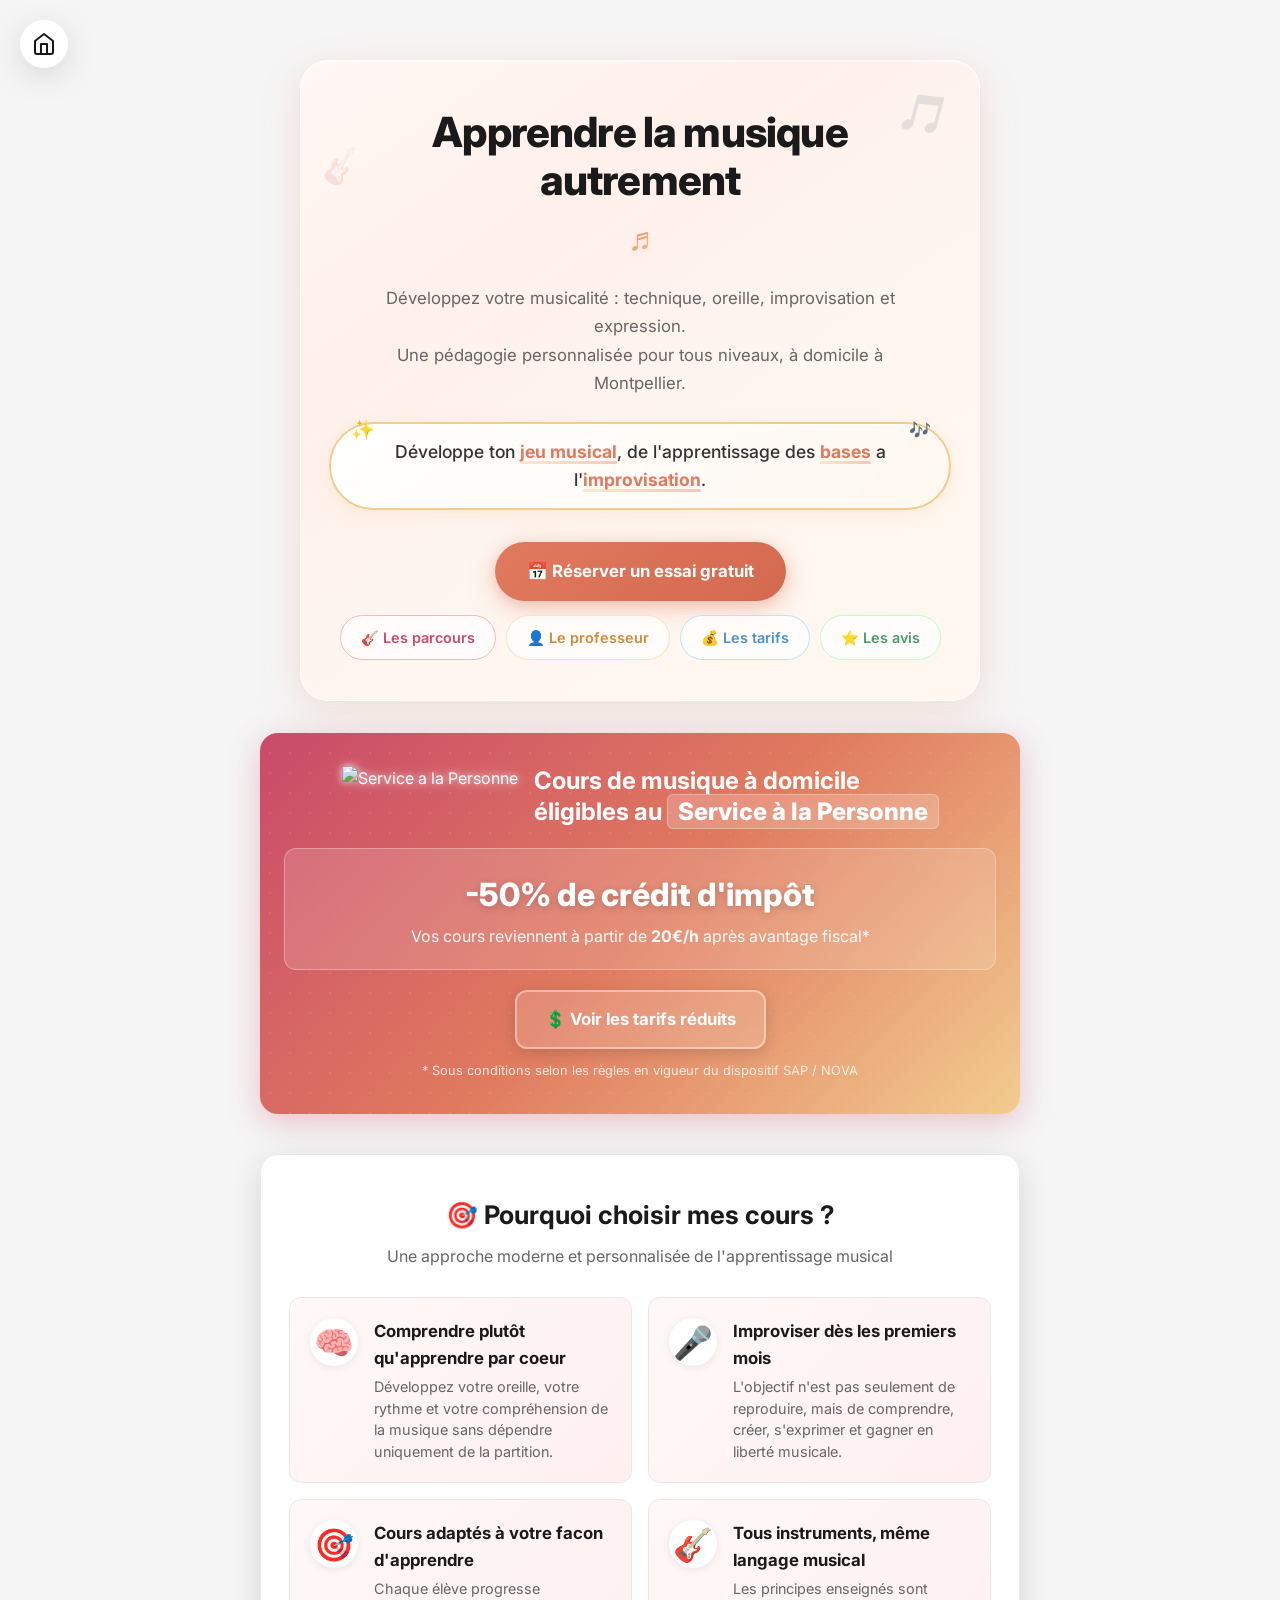
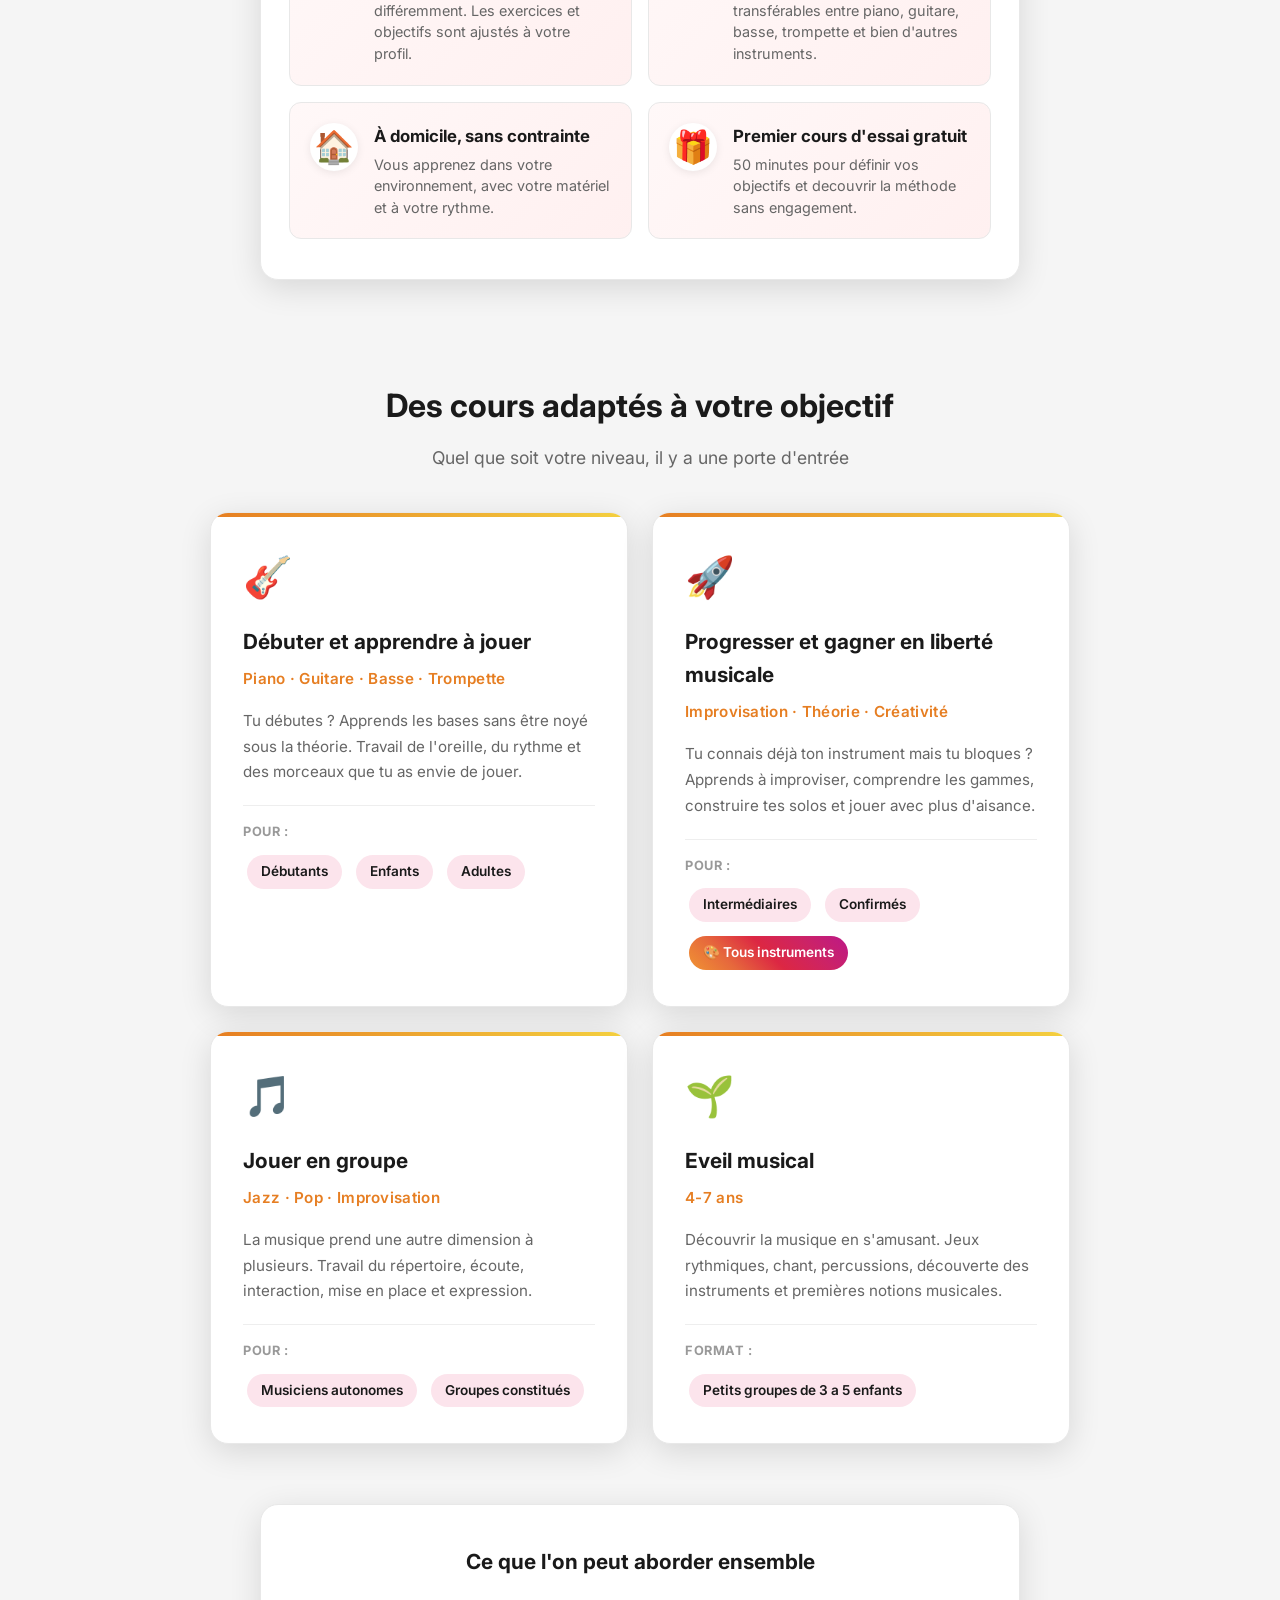
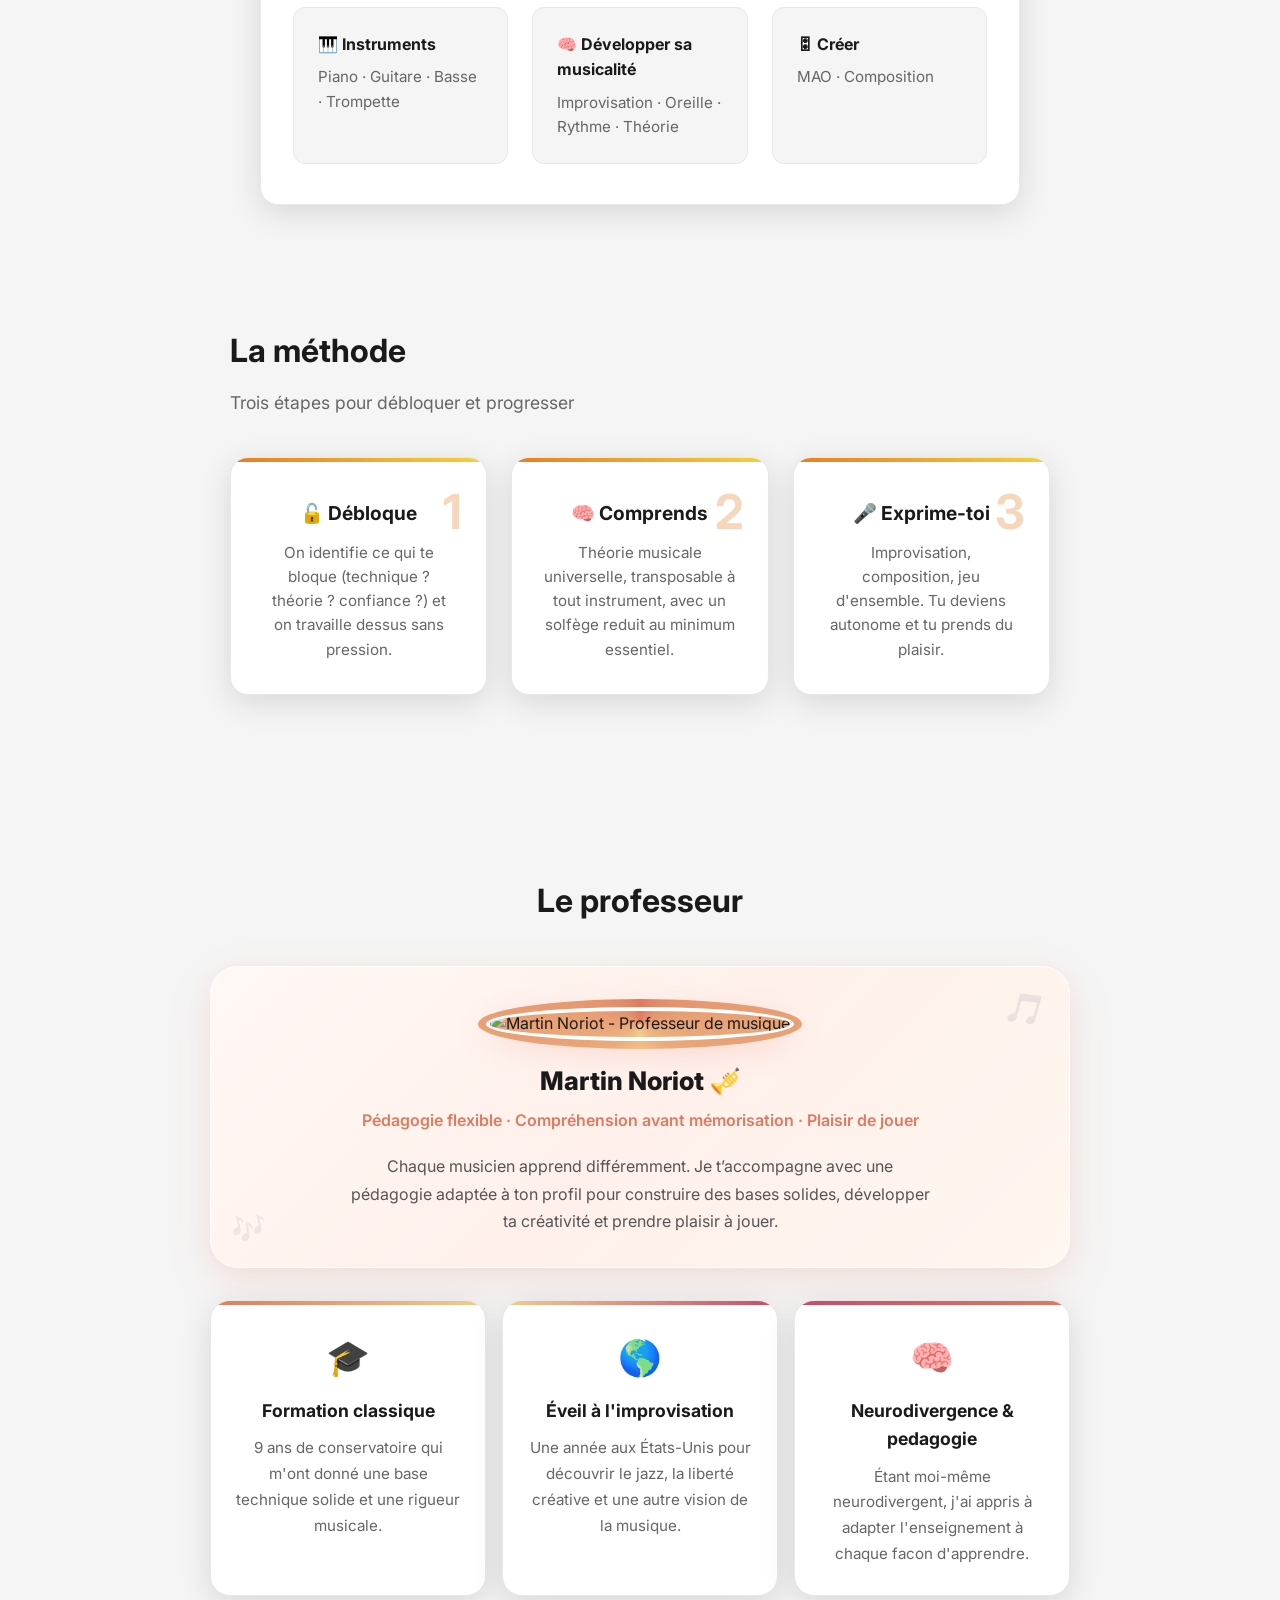
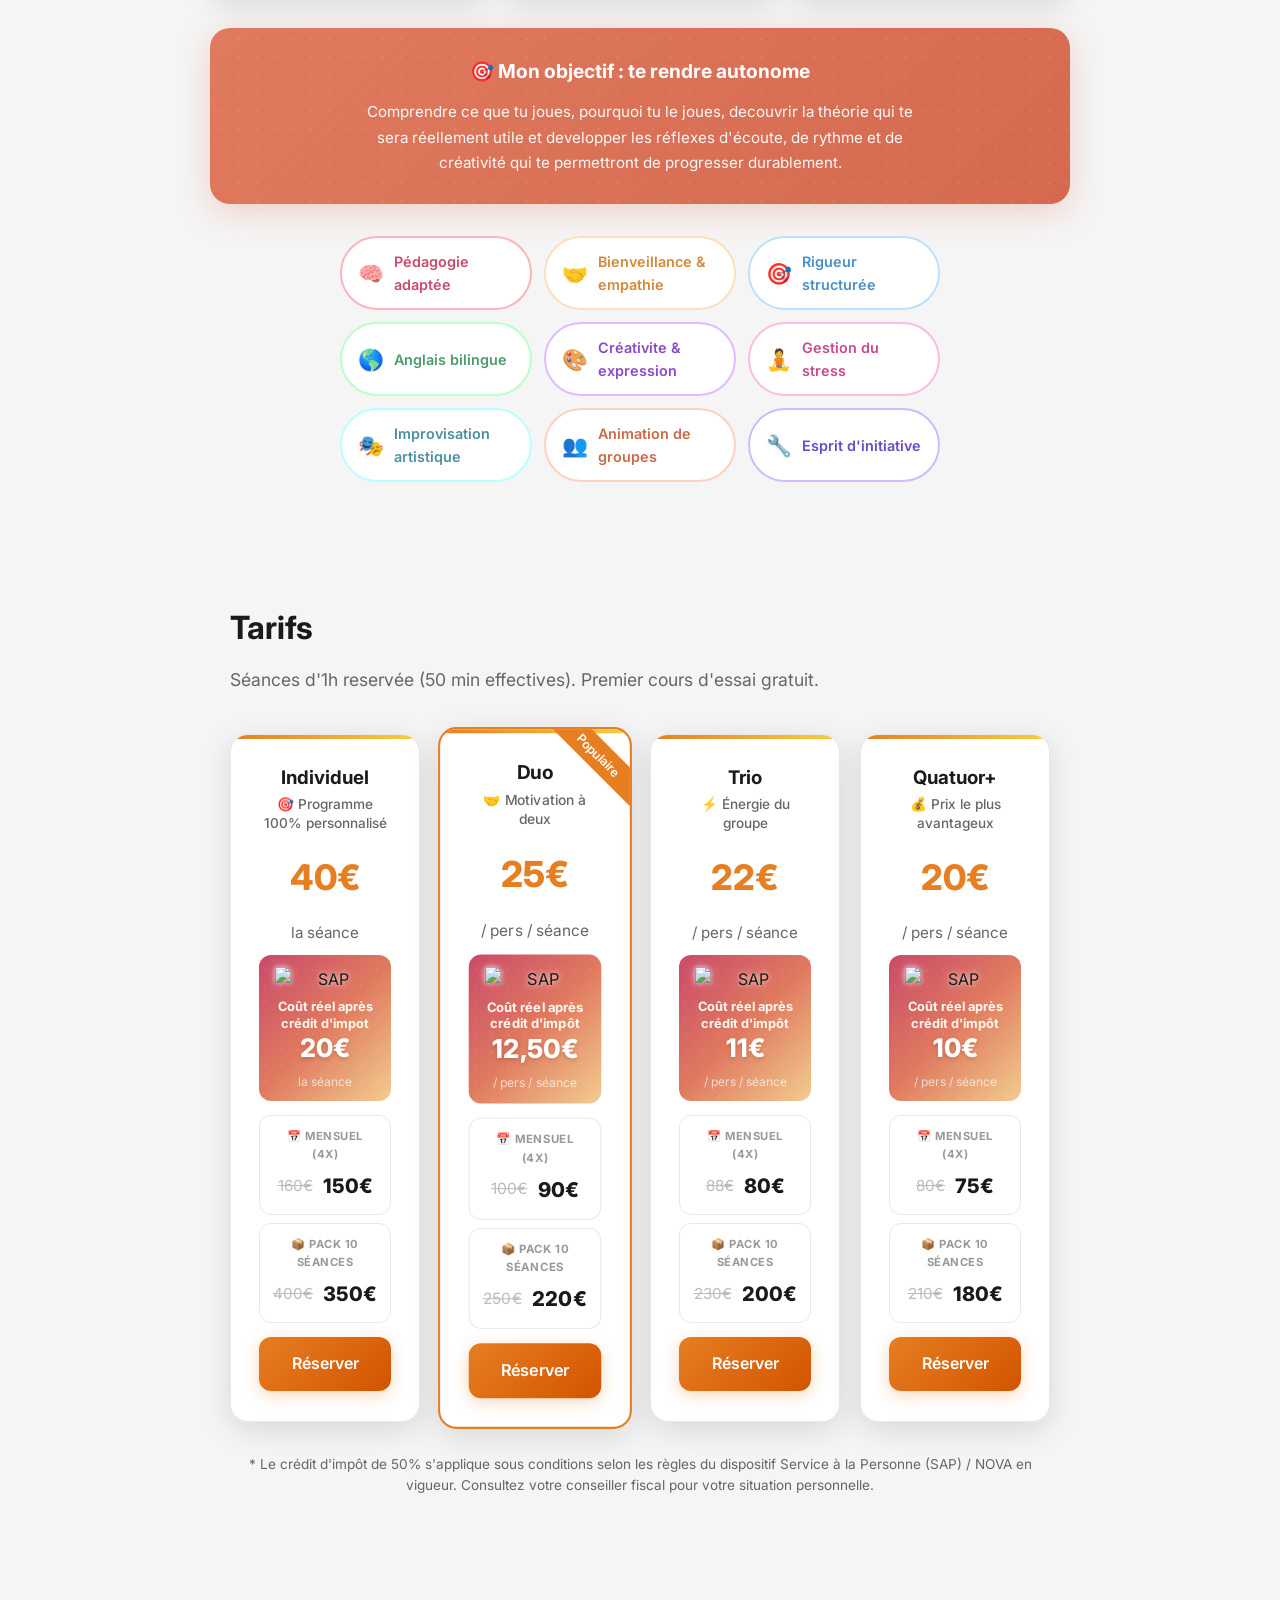
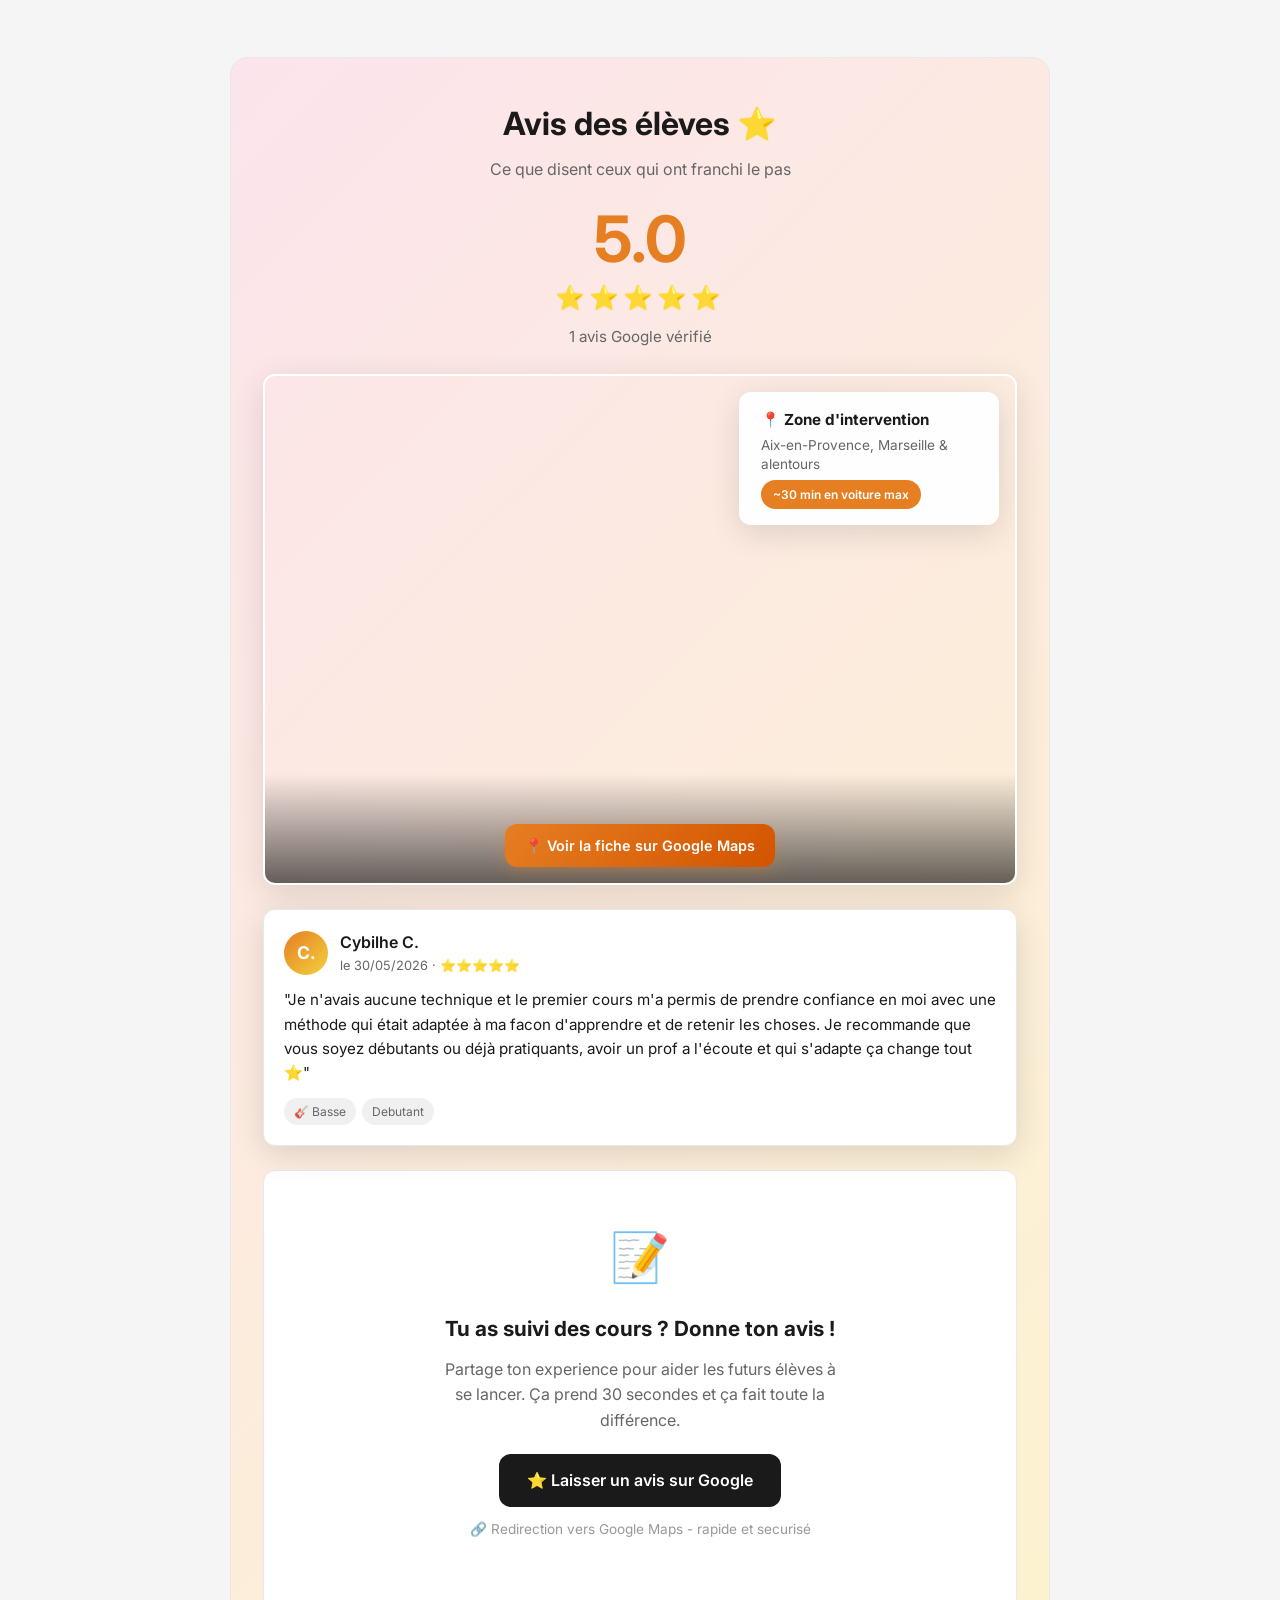
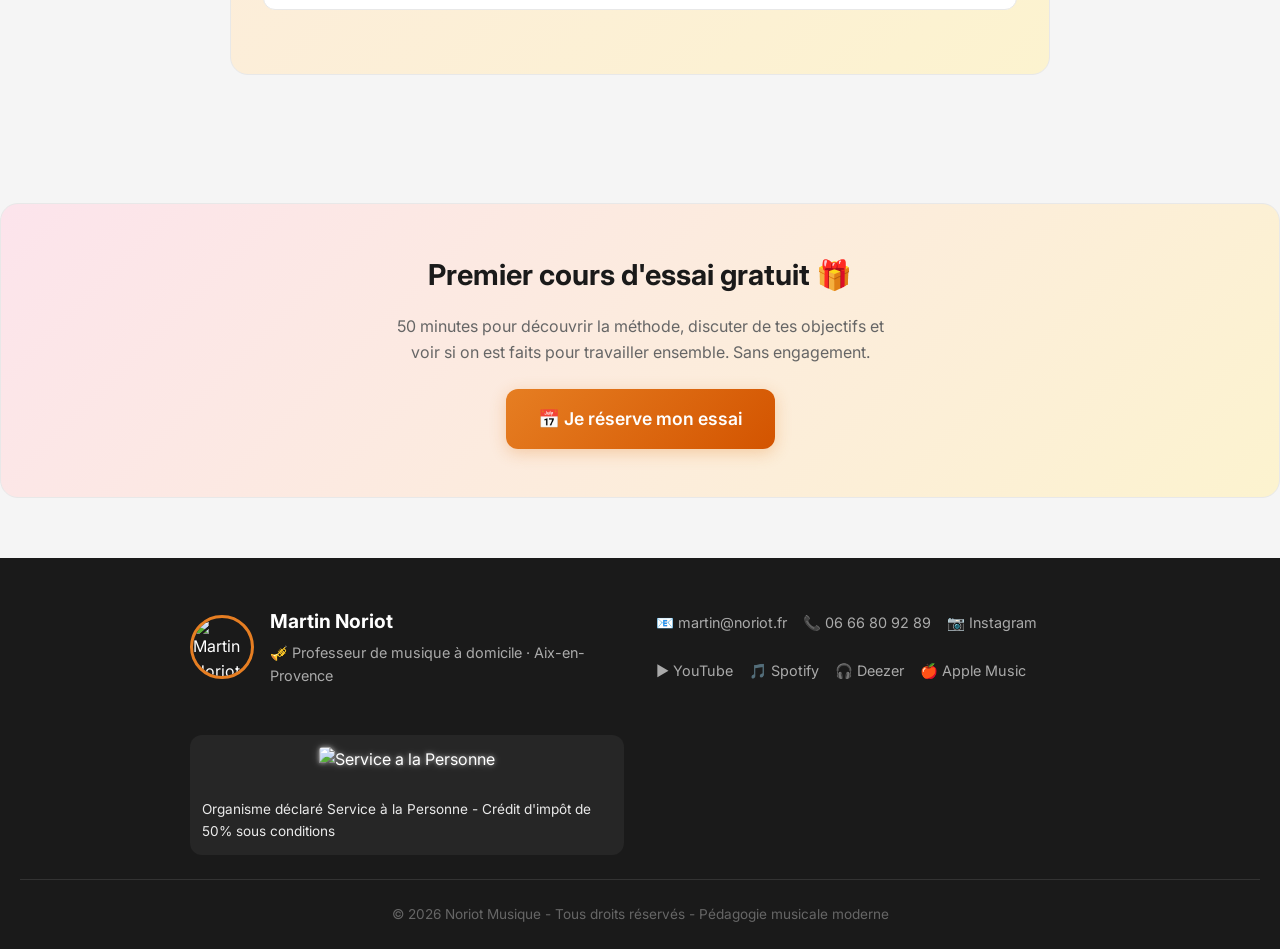
==== commit 1220f5a7: "Fix link to Réserver.html in Cours.html" ====
--- a/Cours.html
+++ b/Cours.html
@@ -1341,7 +1341,7 @@
       </div>
       <div class="hero-buttons">
         <div class="hero-buttons-row-primary">
-          <a href="Reserver.html" class="btn">&#128197; Réserver un essai gratuit</a>
+          <a href="Réserver.html" class="btn">&#128197; Réserver un essai gratuit</a>
         </div>
         <div class="hero-buttons-row-secondary">
           <a href="#offre" class="btn">&#127928; Les parcours</a>
@@ -1637,7 +1637,7 @@
           <div class="pack-box-prices"><span class="pack-box-old">400€</span><span class="pack-box-new">350€</span></div>
         </div>
       </div>
-      <a href="Reserver.html" class="btn btn-primary price-btn">Réserver</a>
+      <a href="Réserver.html" class="btn btn-primary price-btn">Réserver</a>
     </div>
     <div class="price-card featured reveal">
       <h3>Duo</h3>
@@ -1660,7 +1660,7 @@
           <div class="pack-box-prices"><span class="pack-box-old">250€</span><span class="pack-box-new">220€</span></div>
         </div>
       </div>
-      <a href="Reserver.html" class="btn btn-primary price-btn">Réserver</a>
+      <a href="Réserver.html" class="btn btn-primary price-btn">Réserver</a>
     </div>
     <div class="price-card reveal">
       <h3>Trio</h3>
@@ -1683,7 +1683,7 @@
           <div class="pack-box-prices"><span class="pack-box-old">230€</span><span class="pack-box-new">200€</span></div>
         </div>
       </div>
-      <a href="Reserver.html" class="btn btn-primary price-btn">Réserver</a>
+      <a href="Réserver.html" class="btn btn-primary price-btn">Réserver</a>
     </div>
     <div class="price-card reveal">
       <h3>Quatuor+</h3>
@@ -1706,7 +1706,7 @@
           <div class="pack-box-prices"><span class="pack-box-old">210€</span><span class="pack-box-new">180€</span></div>
         </div>
       </div>
-      <a href="Reserver.html" class="btn btn-primary price-btn">Réserver</a>
+      <a href="Réserver.html" class="btn btn-primary price-btn">Réserver</a>
     </div>
   </div>
   <p style="text-align:center; color:var(--gris); font-size:0.85rem; margin-top:20px;">* Le crédit d'impôt de 50% s'applique sous conditions selon les règles du dispositif Service à la Personne (SAP) / NOVA en vigueur. Consultez votre conseiller fiscal pour votre situation personnelle.</p>
@@ -1761,11 +1761,11 @@
 <section class="cta-section reveal">
   <h2>Premier cours d'essai gratuit &#127873;</h2>
   <p>50 minutes pour découvrir la méthode, discuter de tes objectifs et voir si on est faits pour travailler ensemble. Sans engagement.</p>
-  <a href="Reserver.html" class="btn btn-primary" style="font-size:1.1rem; padding:16px 32px;">&#128197; Je réserve mon essai</a>
+  <a href="Réserver.html" class="btn btn-primary" style="font-size:1.1rem; padding:16px 32px;">&#128197; Je réserve mon essai</a>
 </section>
 
 <div class="cta-fixed">
-  <a href="Reserver.html" class="btn btn-primary">&#128197; Réserver</a>
+  <a href="Réserver.html" class="btn btn-primary">&#128197; Réserver</a>
   <a href="index.html" class="btn btn-secondary">&#127968; Accueil</a>
 </div>
 
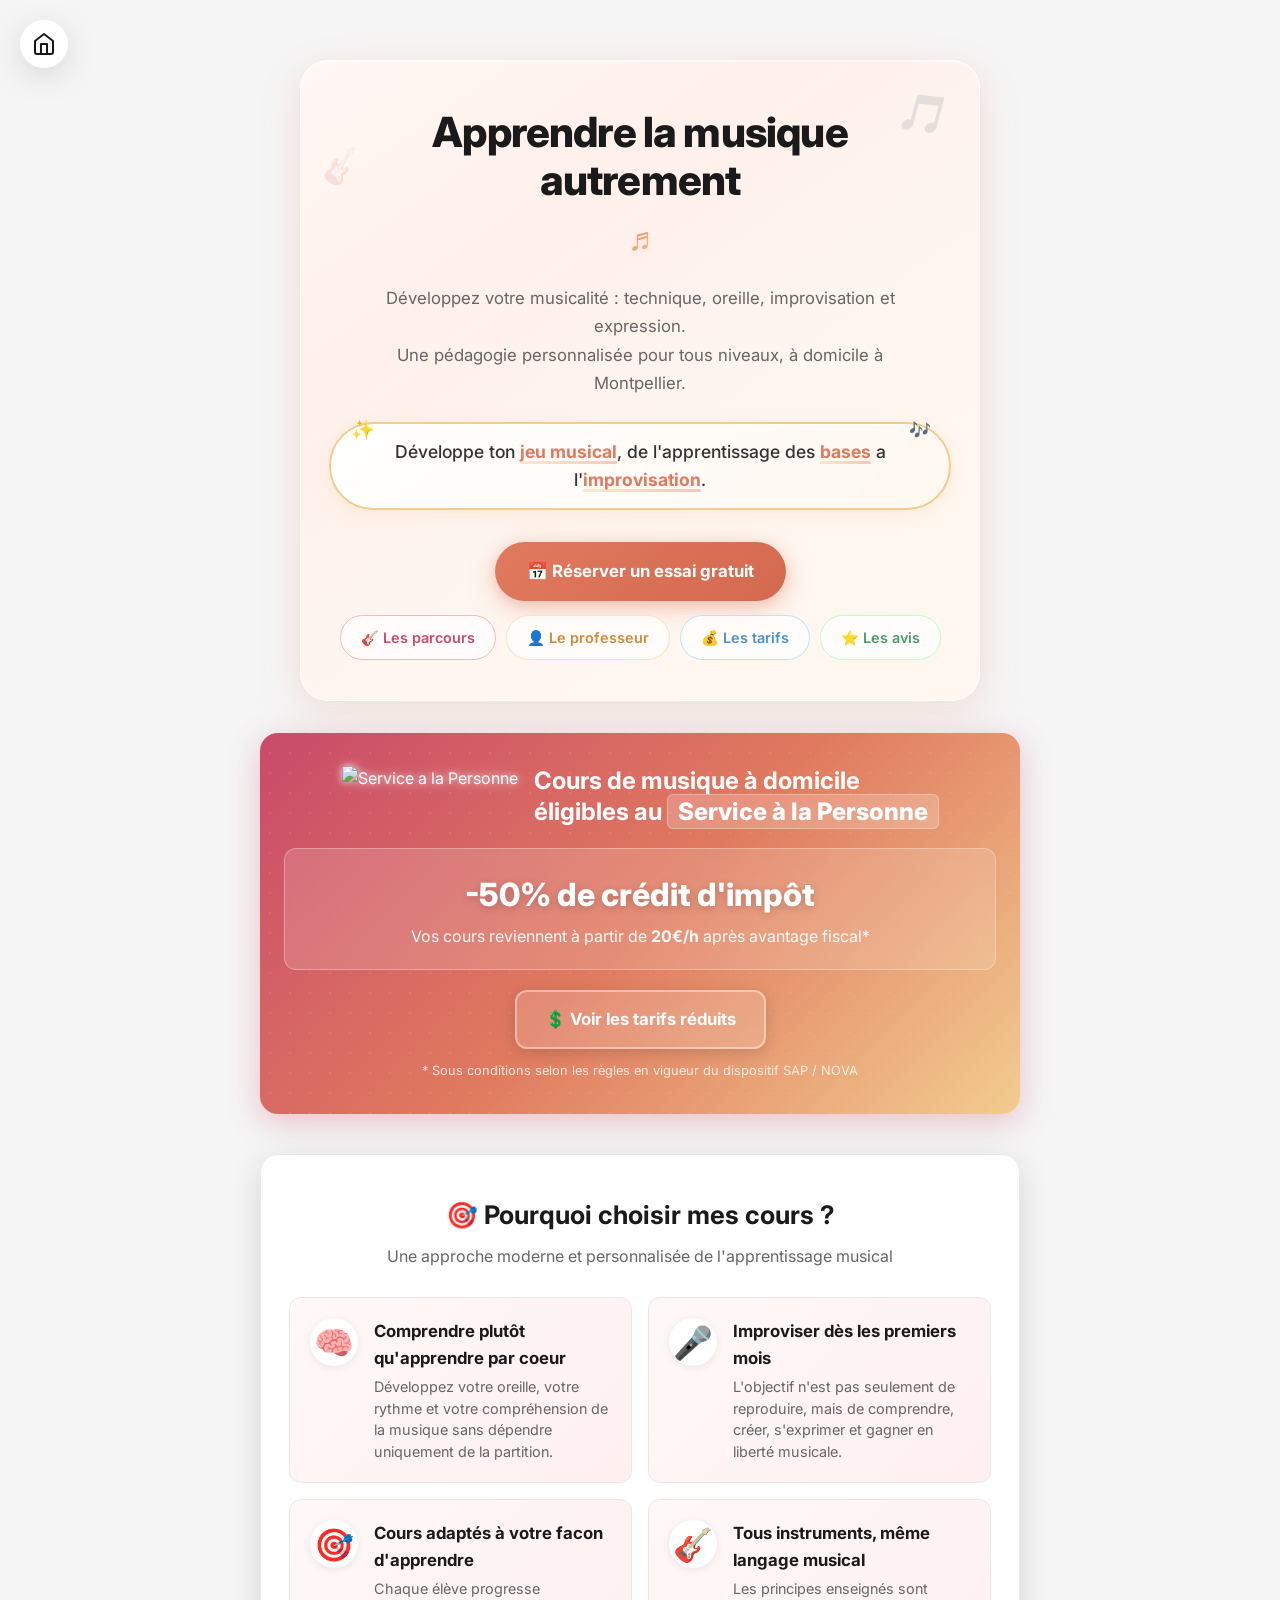
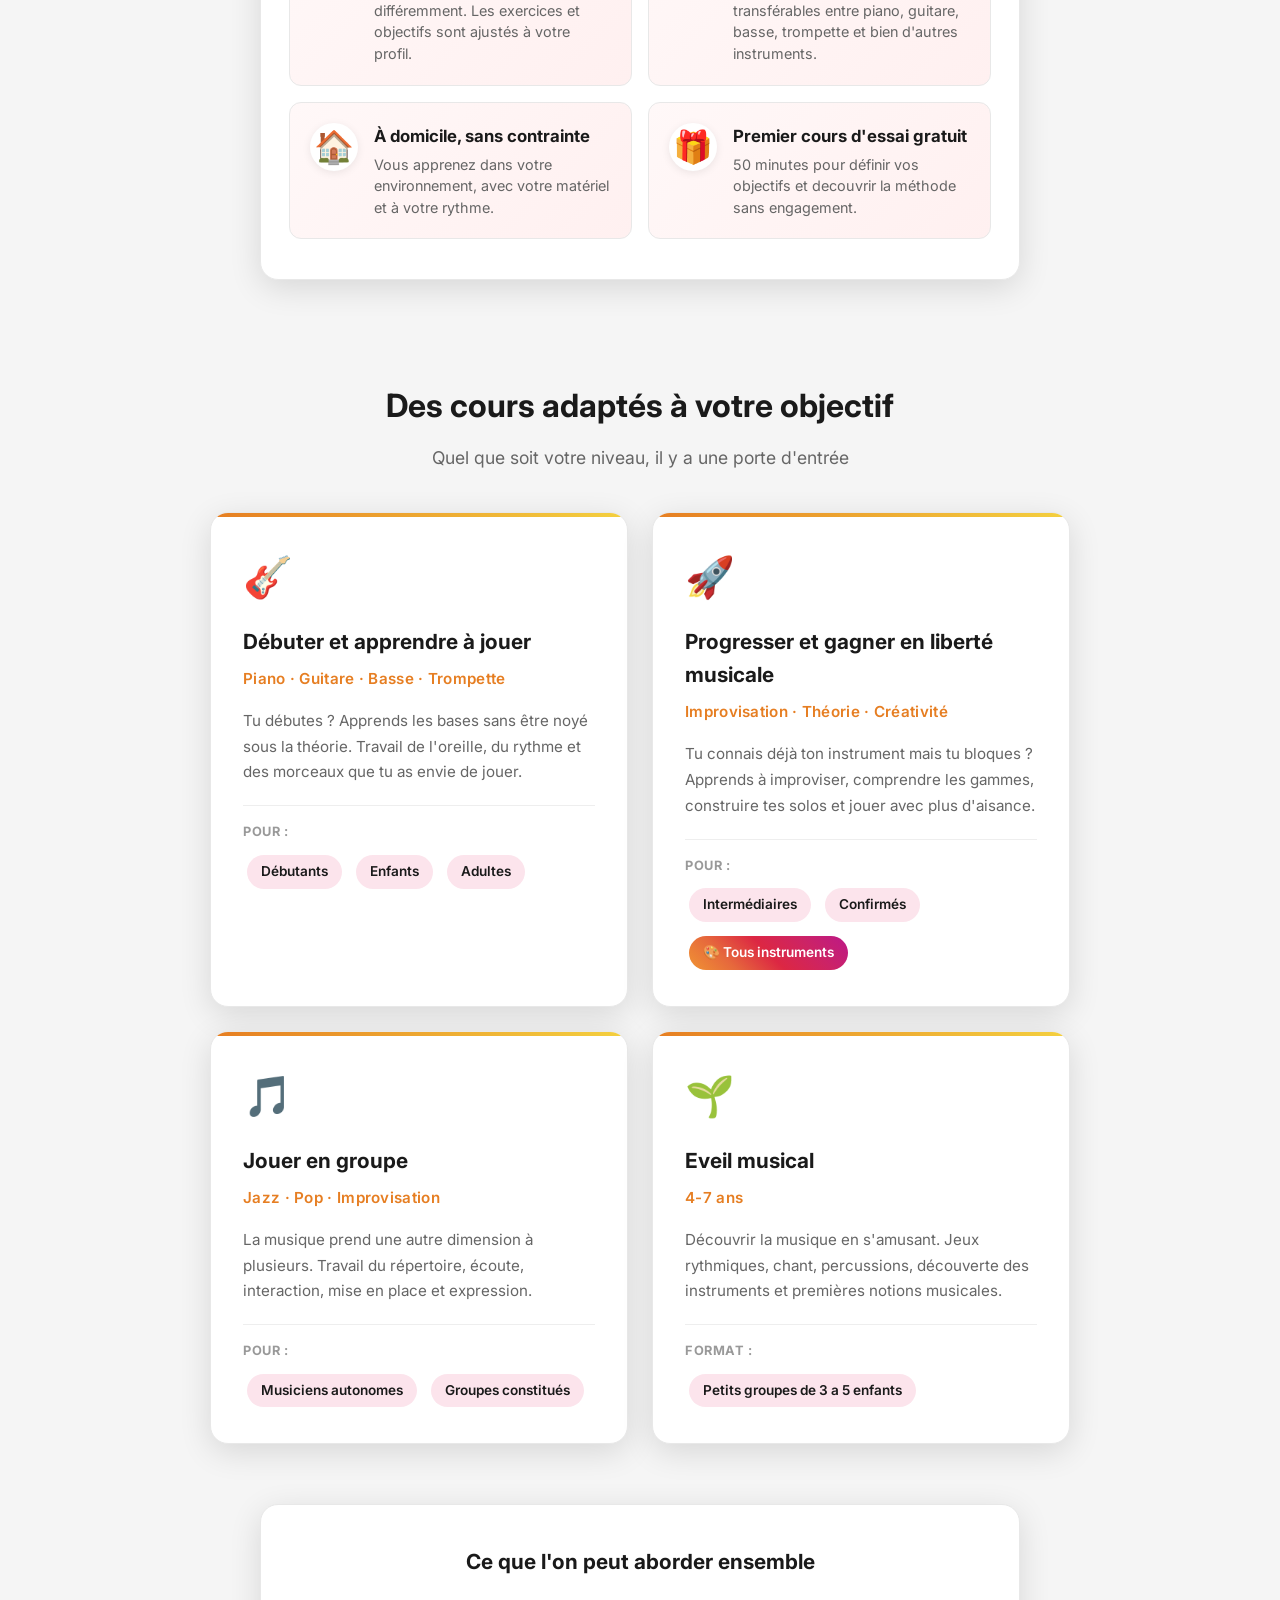
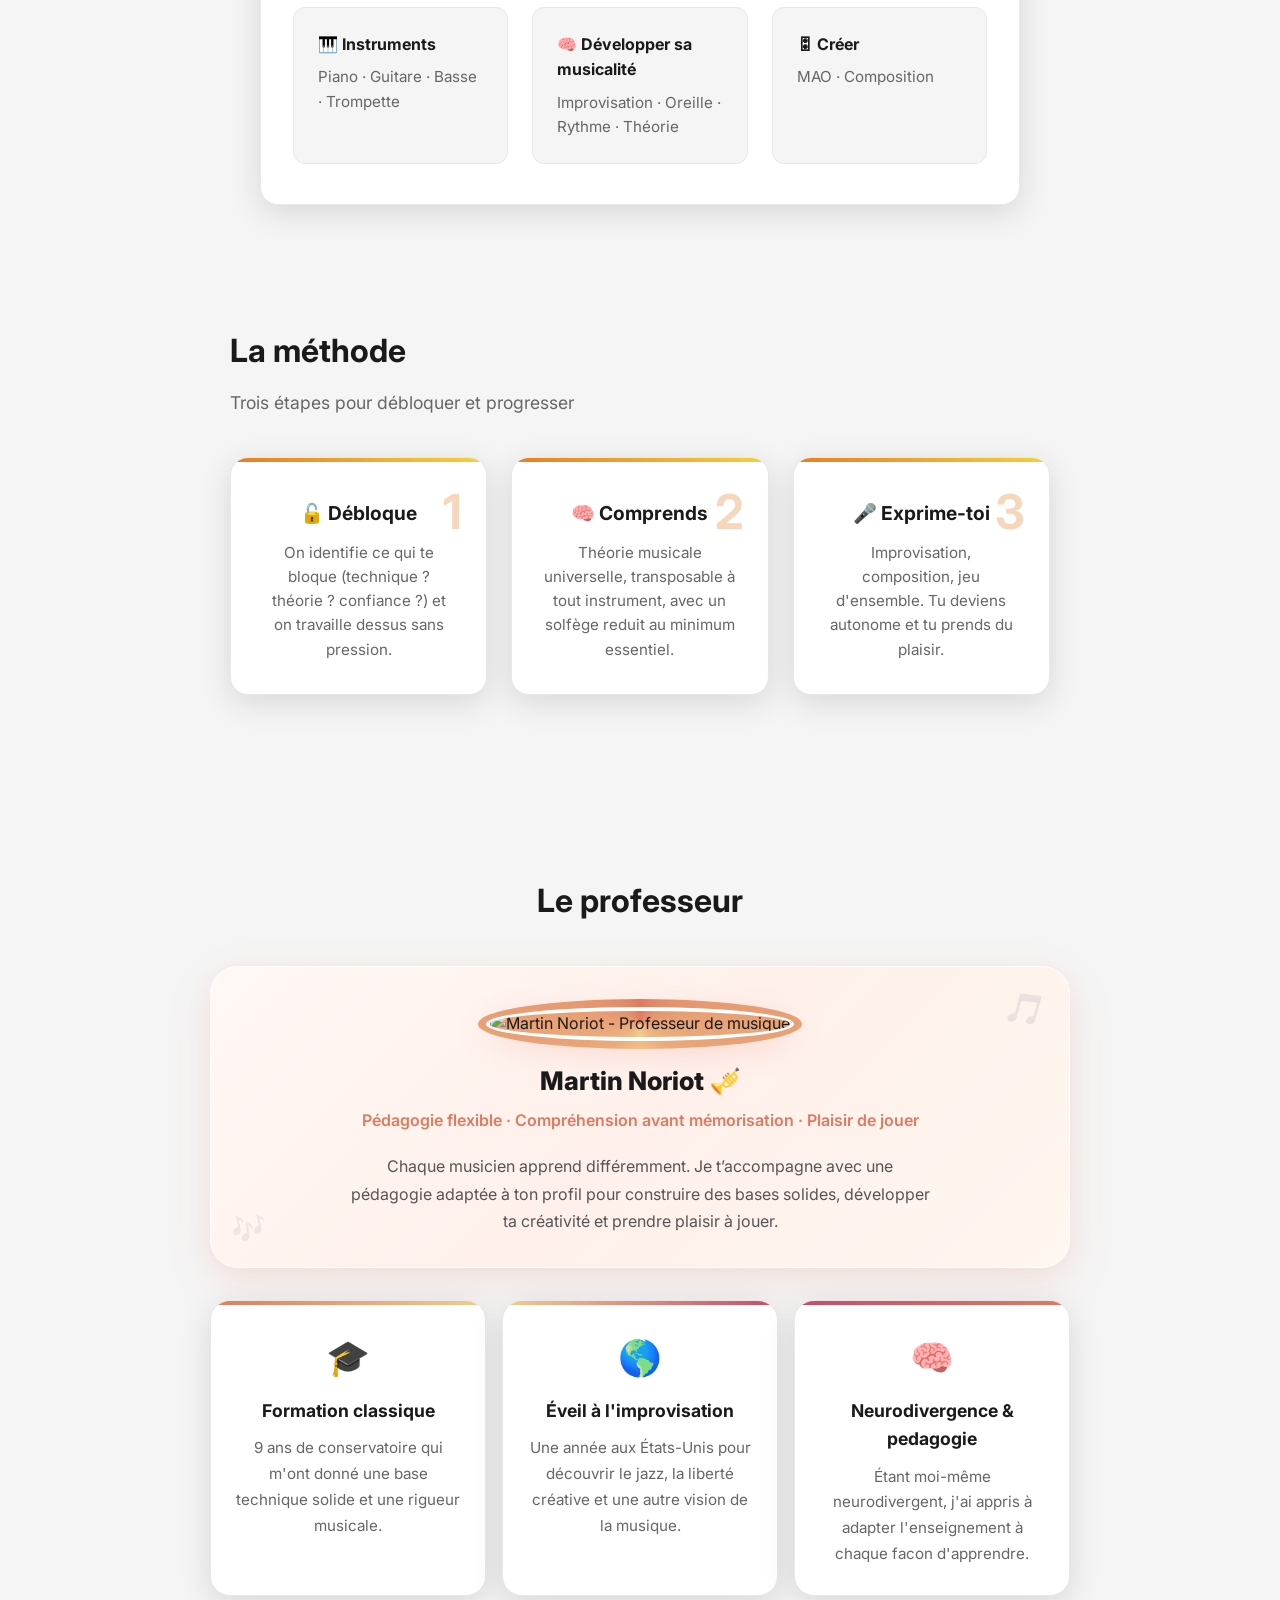
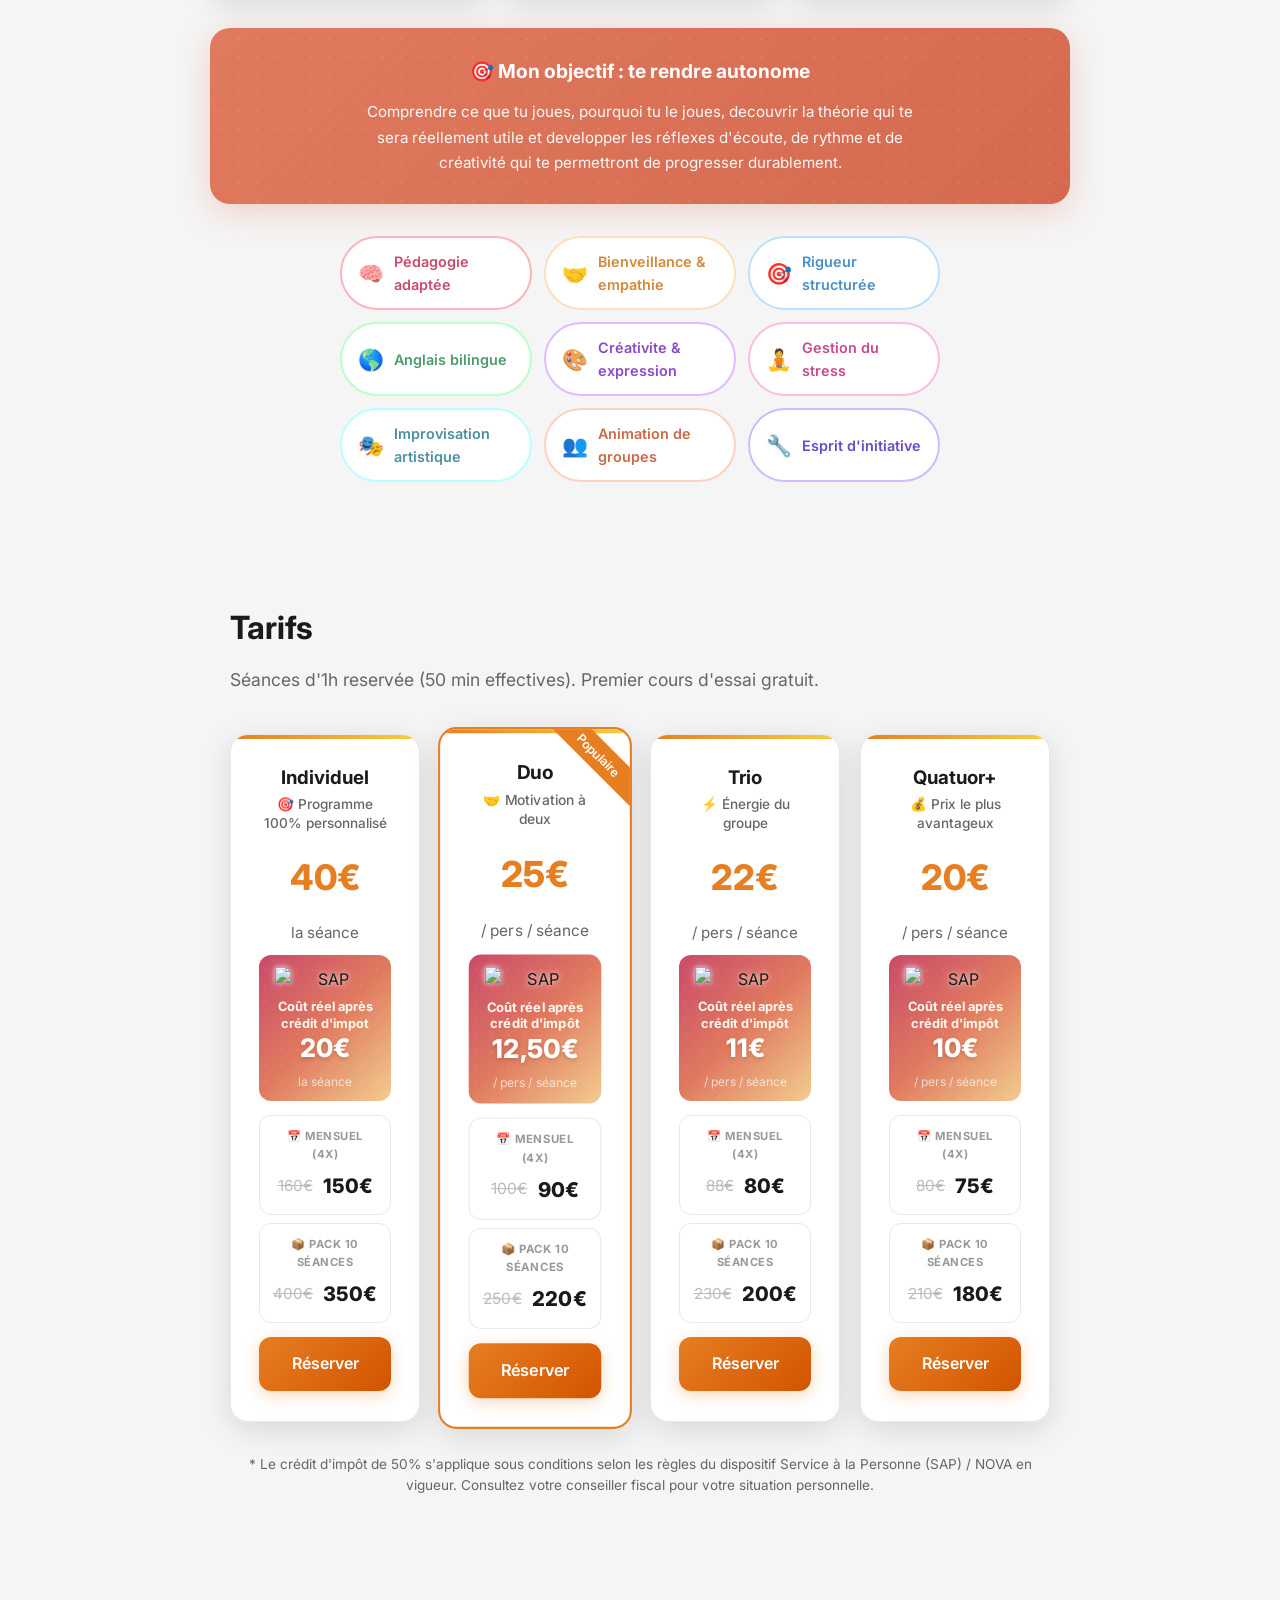
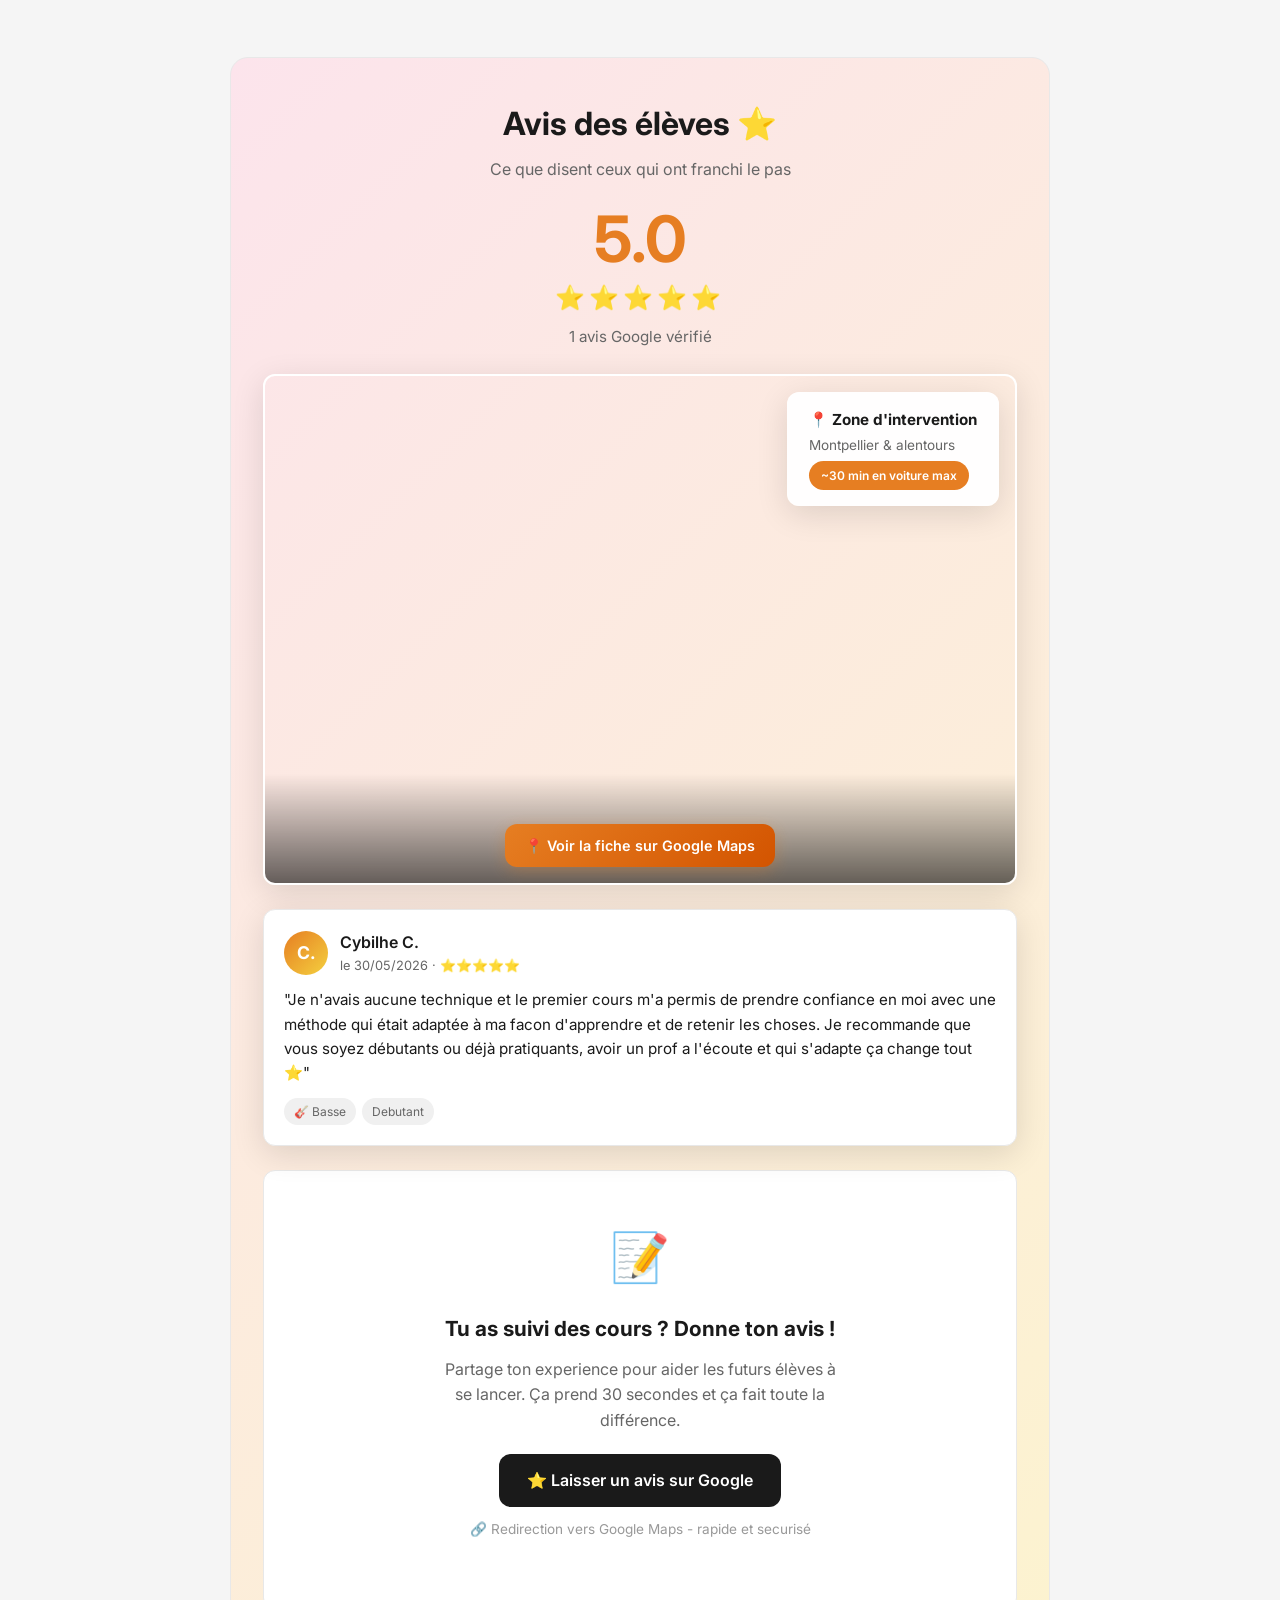
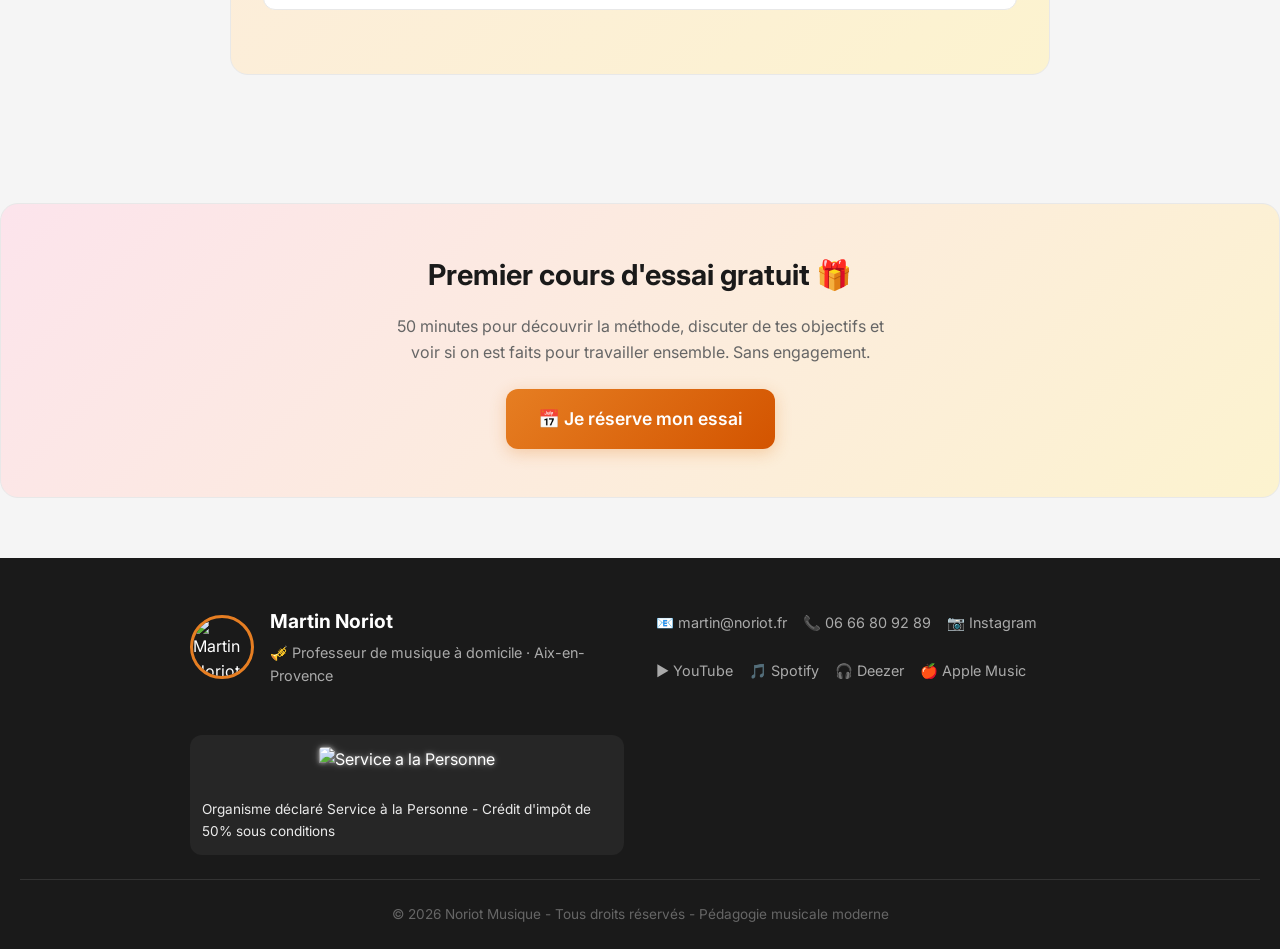
==== commit c050739c: "Update map location and intervention zone in Cours.html" ====
--- a/Cours.html
+++ b/Cours.html
@@ -1722,10 +1722,10 @@
       <div class="rating-count">1 avis Google vérifié</div>
     </div>
     <div class="map-area-container">
-      <iframe src="https://www.google.com/maps/embed?pb=!1m14!1m12!1m3!1d188933.19787728732!2d5.3698!3d43.4131!2m3!1f0!2f0!3f0!3m2!1i1024!2i768!4f13.1!5e0!3m2!1sfr!2sfr!4v1716540000000!5m2!1sfr!2sfr" allowfullscreen="" loading="lazy" referrerpolicy="no-referrer-when-downgrade"></iframe>
+      <iframe src="https://www.google.com/maps/embed?pb=!1m14!1m12!1m3!1d188933.19787728732!2d3.8767!3d43.6108!2m3!1f0!2f0!3f0!3m2!1i1024!2i768!4f13.1!5e0!3m2!1sfr!2sfr!4v1716540000000!5m2!1sfr!2sfr" allowfullscreen="" loading="lazy" referrerpolicy="no-referrer-when-downgrade"></iframe>
       <div class="map-overlay">
         <h4>&#128205; Zone d'intervention</h4>
-        <p>Aix-en-Provence, Marseille & alentours</p>
+        <p>Montpellier & alentours</p>
         <span class="zone-tag">~30 min en voiture max</span>
       </div>
       <div class="map-cta">
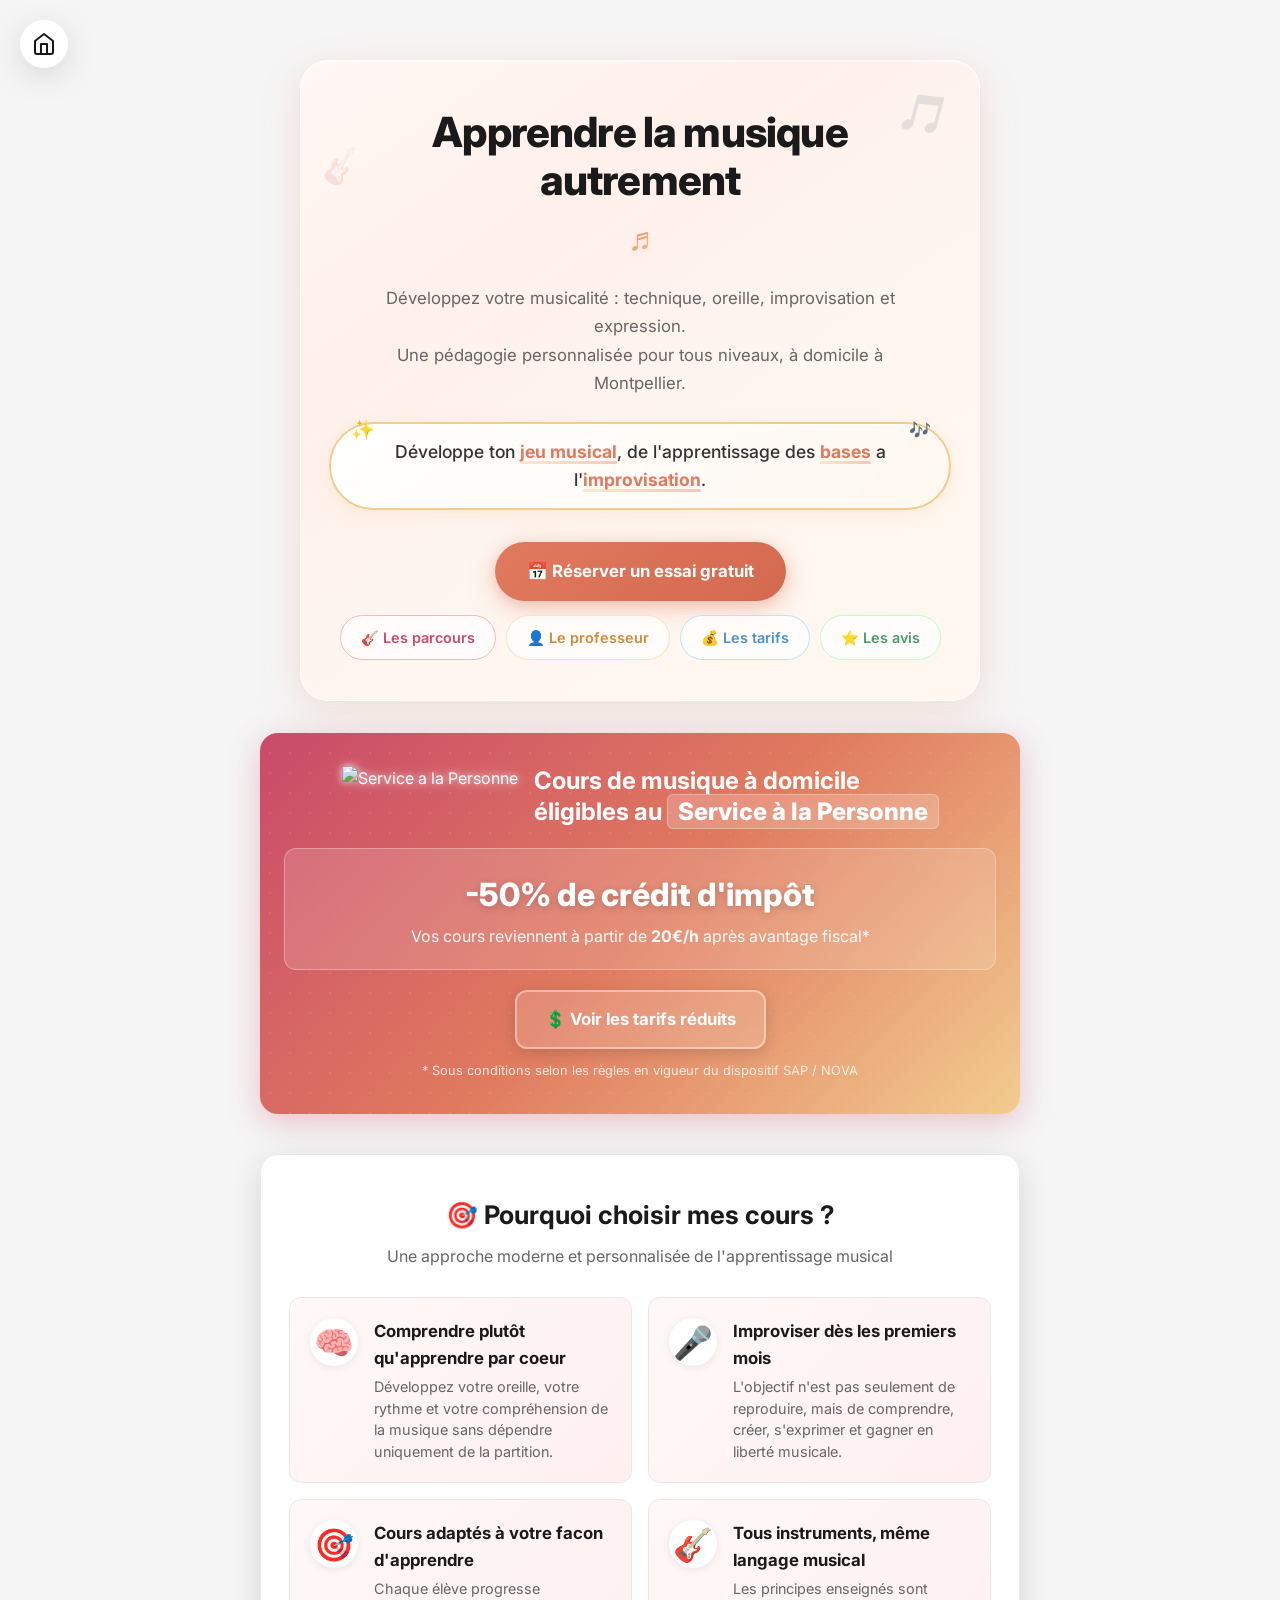
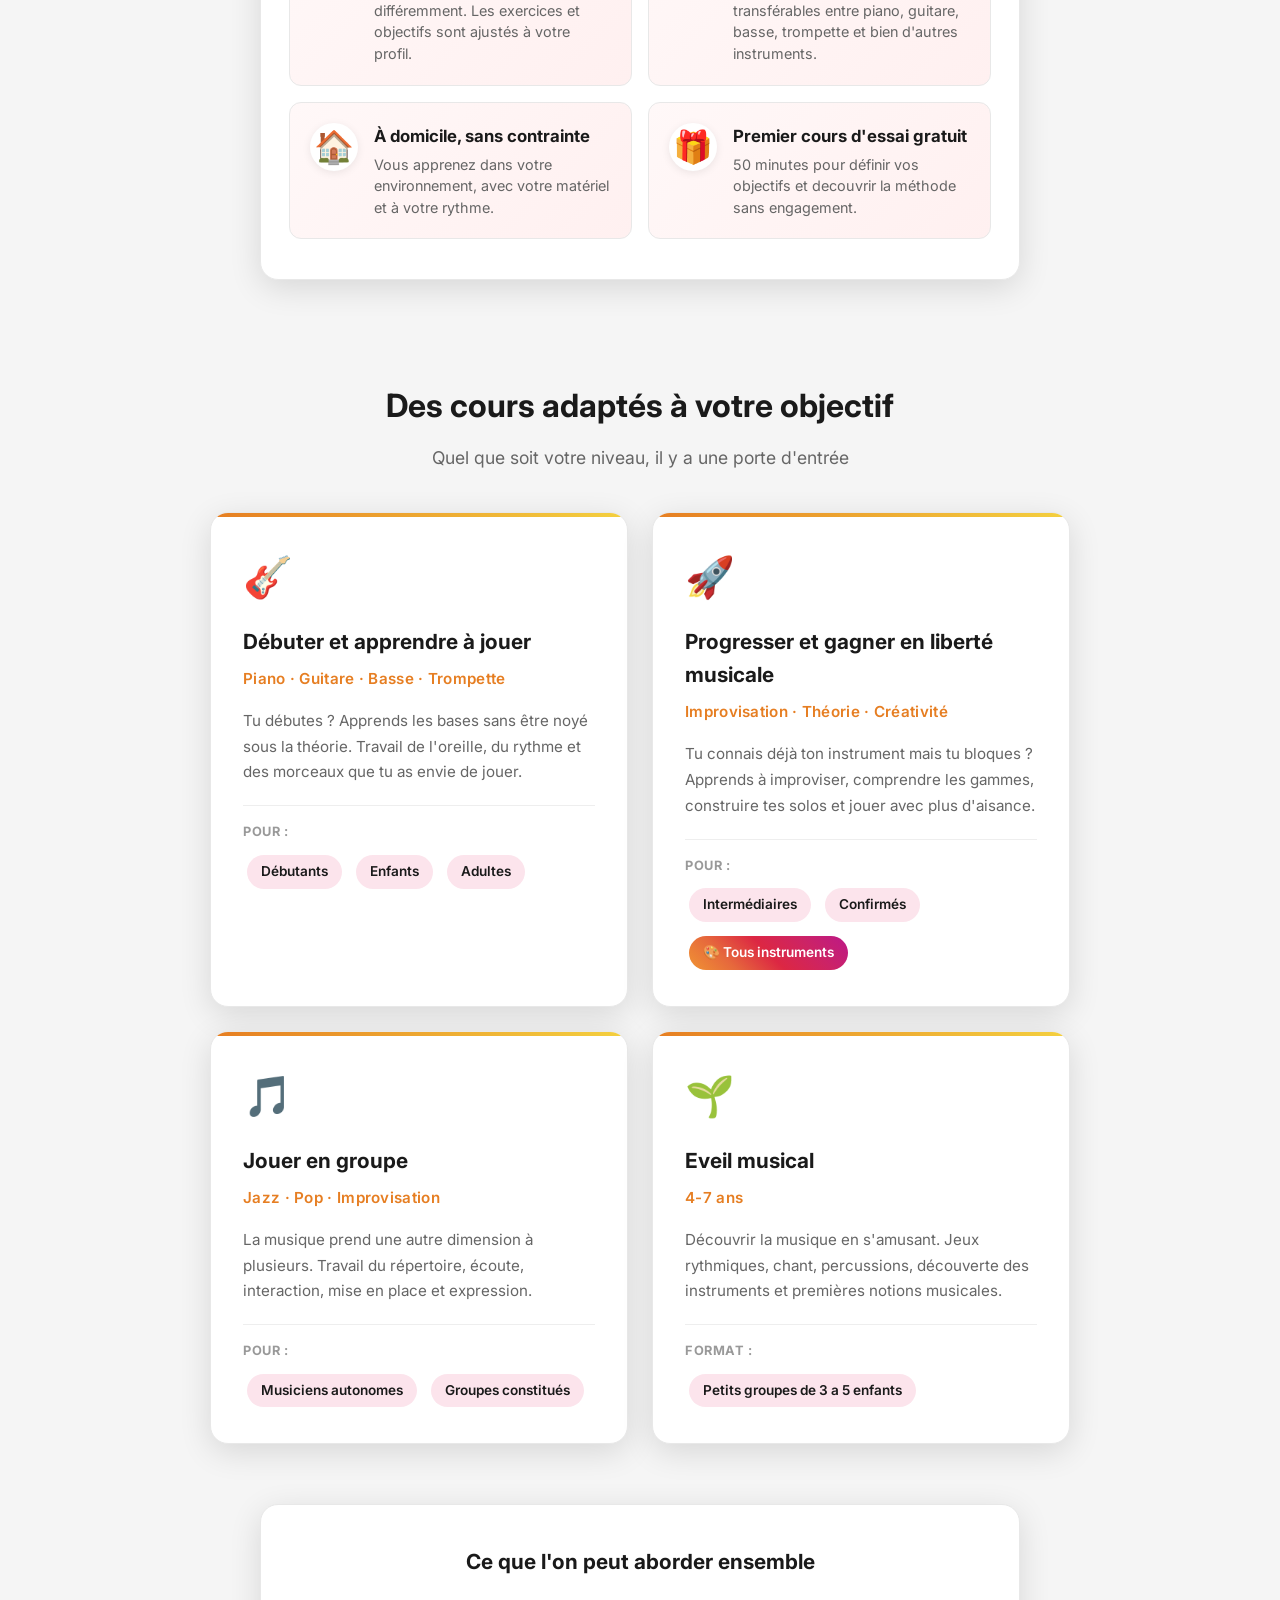
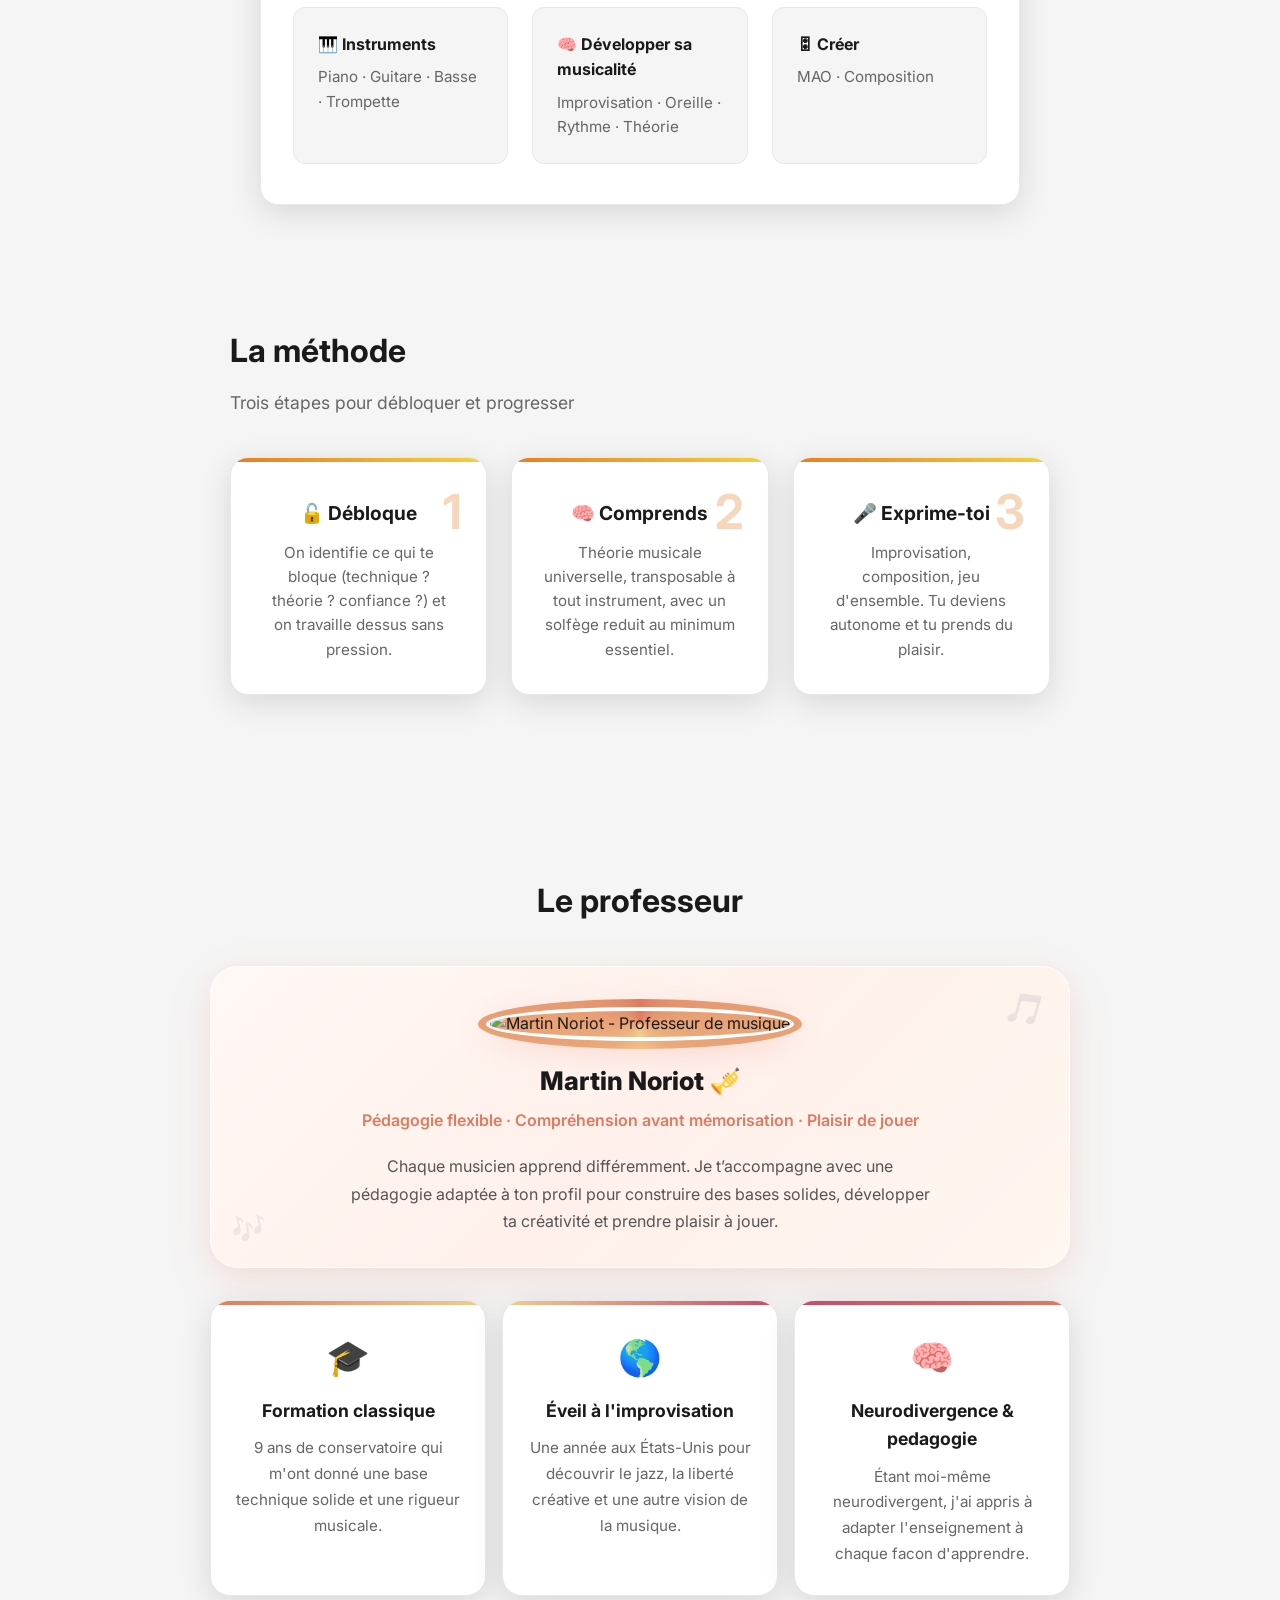
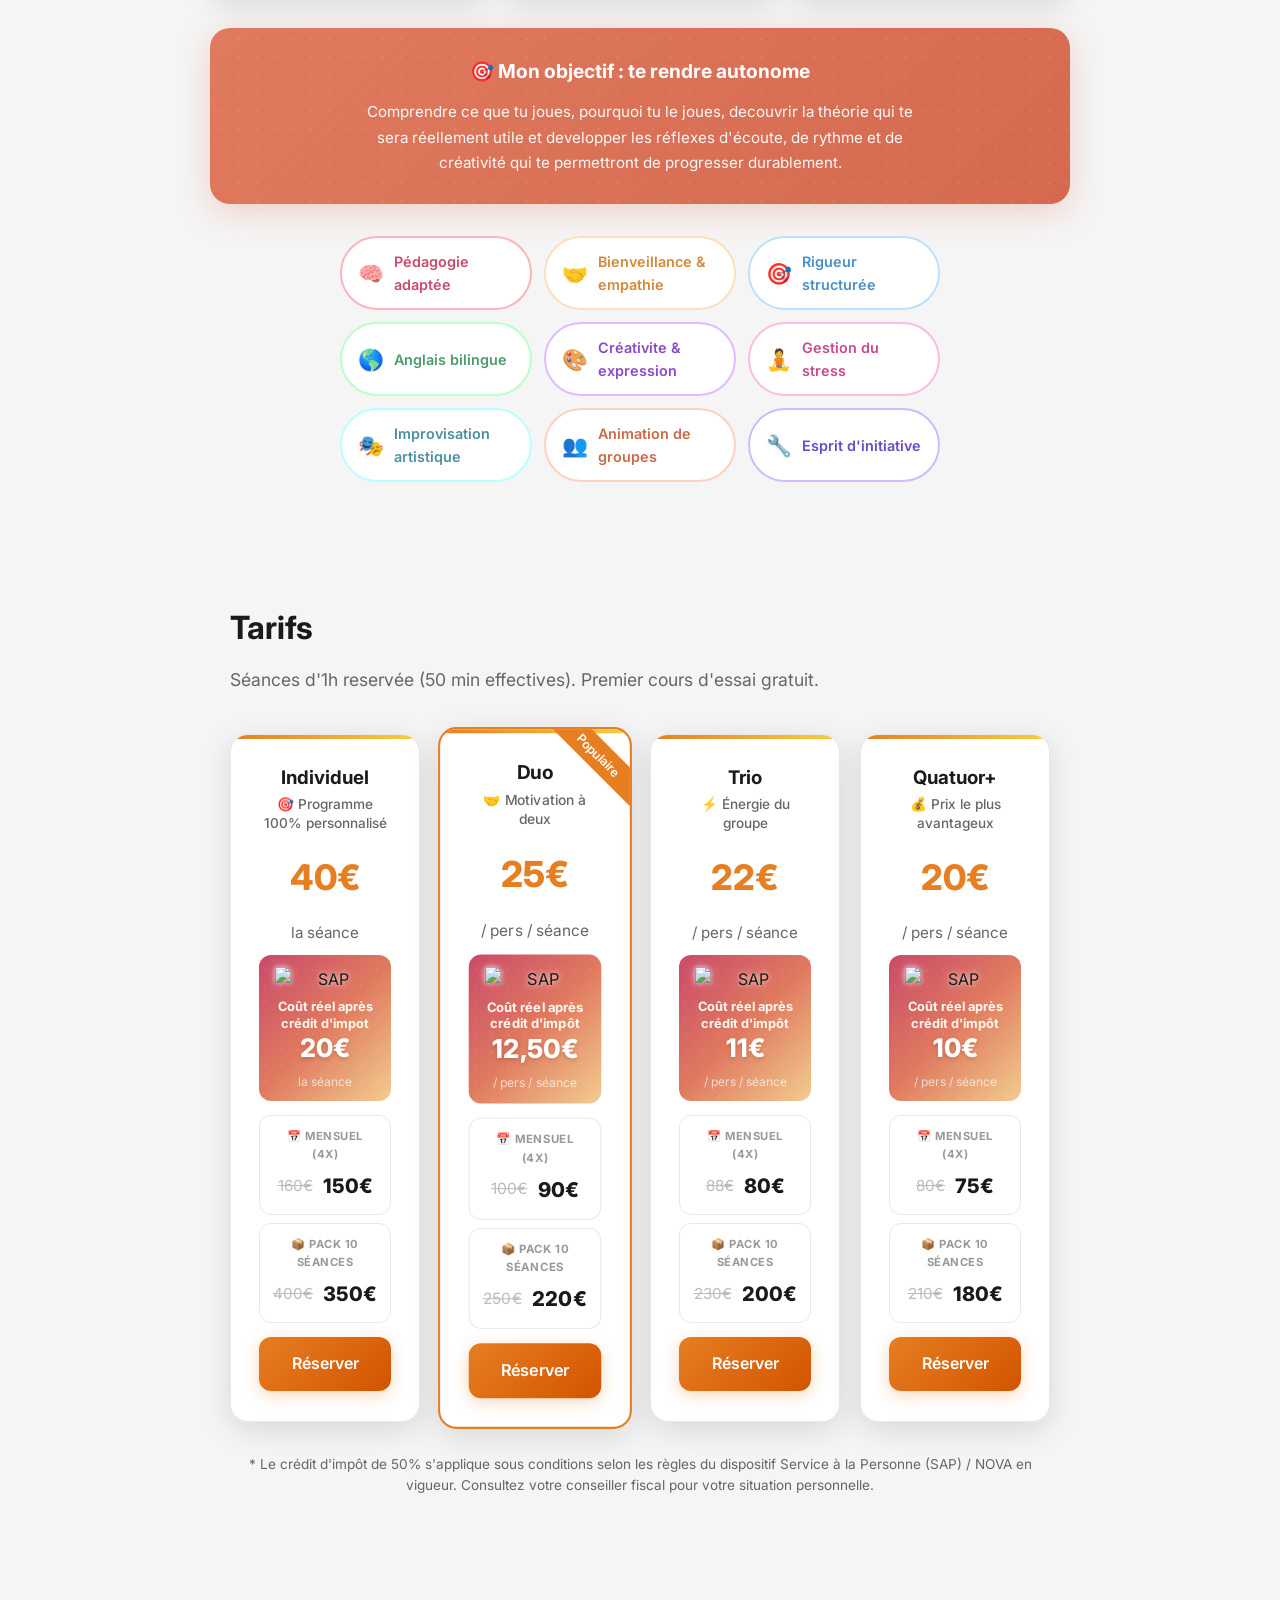
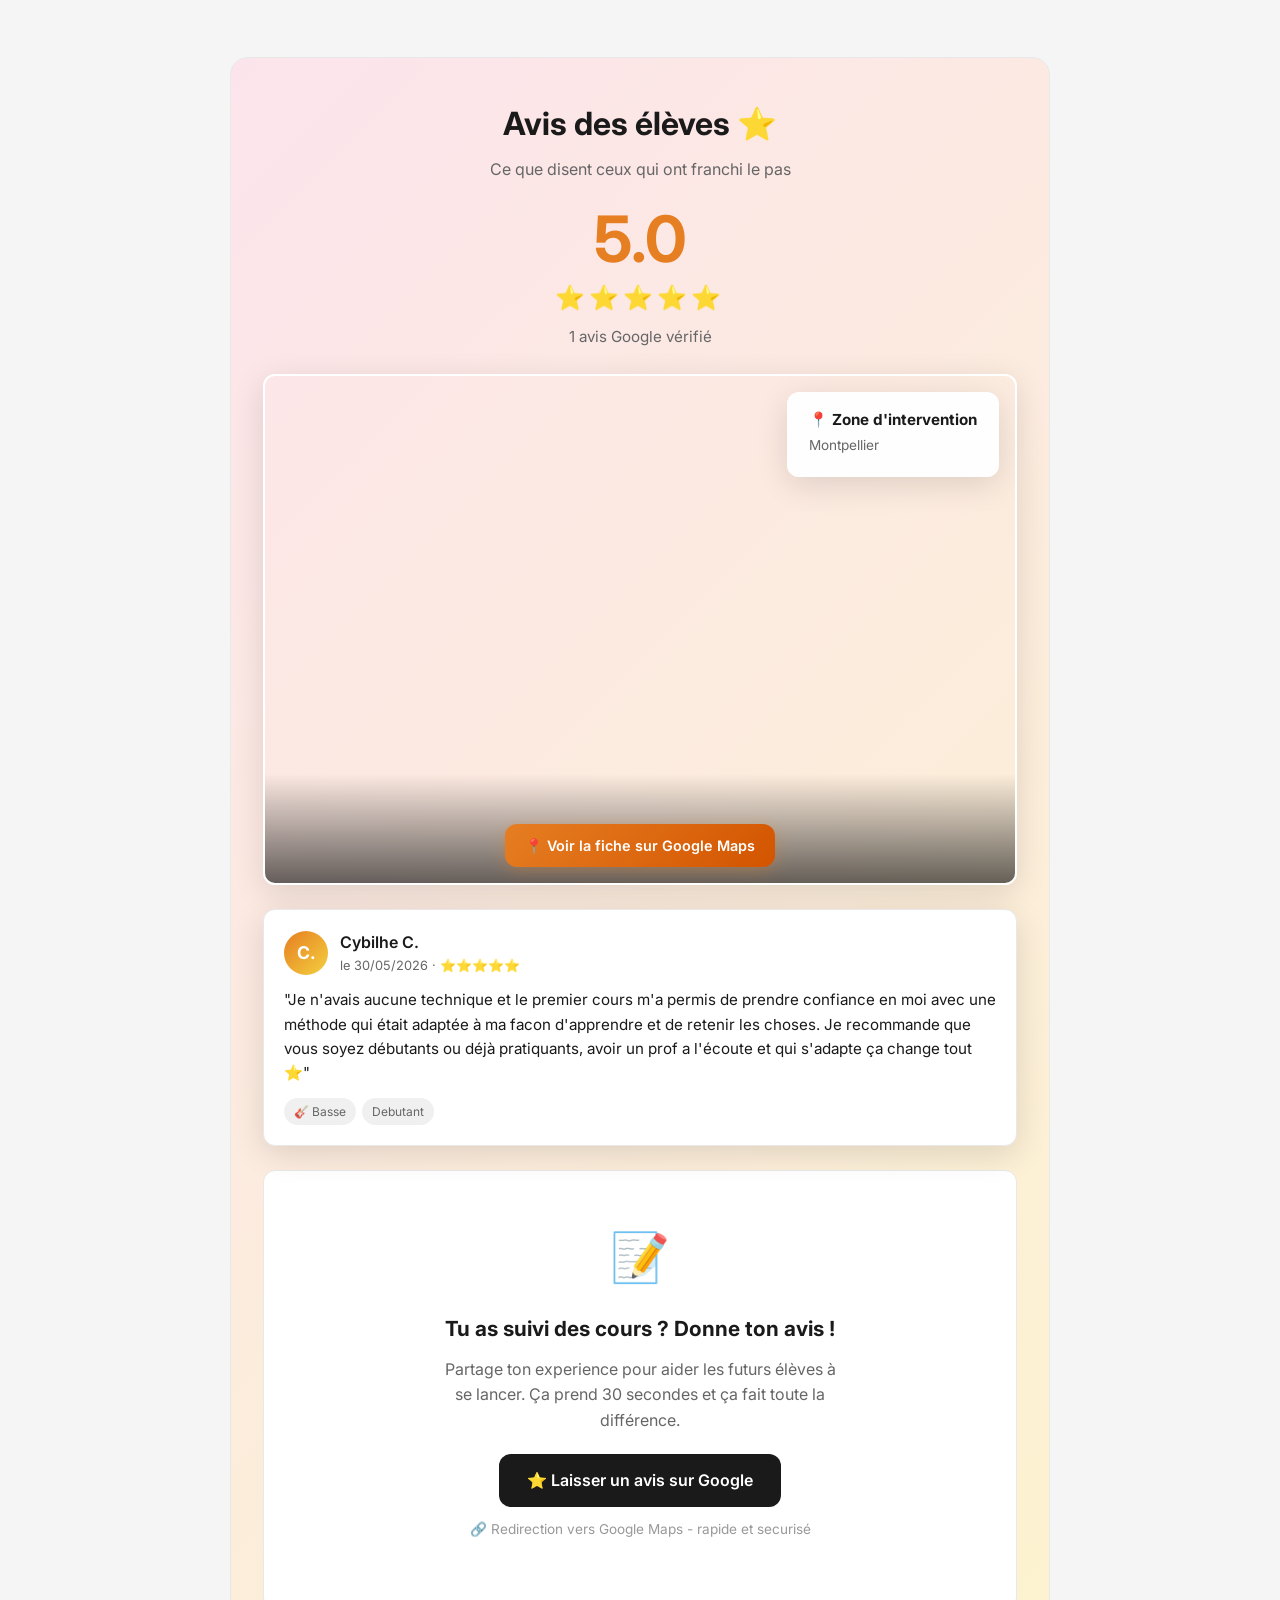
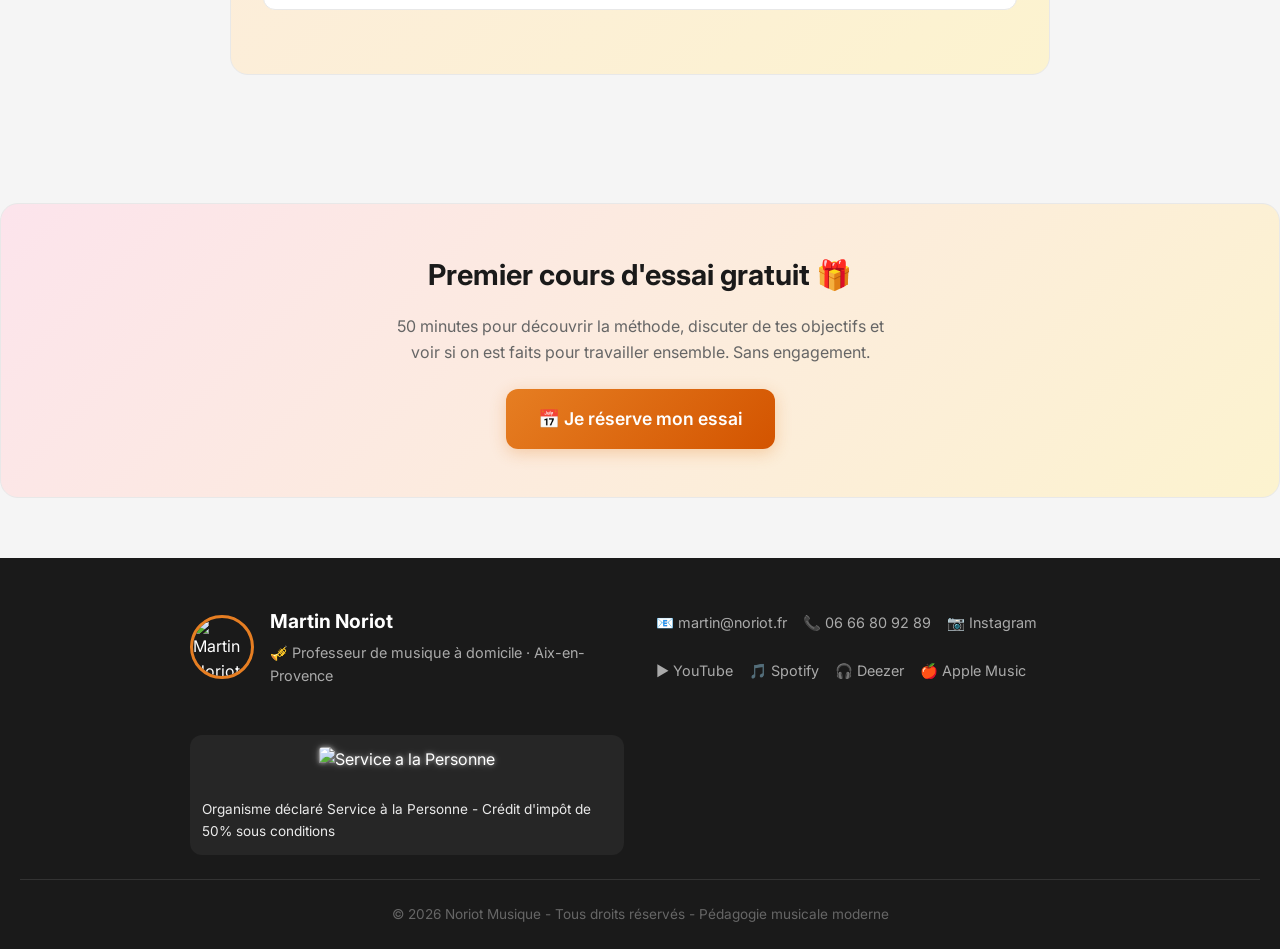
==== commit 95b16e6b: "Update location description in Cours.html" ====
--- a/Cours.html
+++ b/Cours.html
@@ -1725,8 +1725,7 @@
       <iframe src="https://www.google.com/maps/embed?pb=!1m14!1m12!1m3!1d188933.19787728732!2d3.8767!3d43.6108!2m3!1f0!2f0!3f0!3m2!1i1024!2i768!4f13.1!5e0!3m2!1sfr!2sfr!4v1716540000000!5m2!1sfr!2sfr" allowfullscreen="" loading="lazy" referrerpolicy="no-referrer-when-downgrade"></iframe>
       <div class="map-overlay">
         <h4>&#128205; Zone d'intervention</h4>
-        <p>Montpellier & alentours</p>
-        <span class="zone-tag">~30 min en voiture max</span>
+        <p>Montpellier</p>
       </div>
       <div class="map-cta">
         <a href="https://share.google/nTb2fB9ME1Ji8RHIR" target="_blank" rel="noopener" class="btn btn-primary" style="font-size:0.9rem; padding:10px 20px;">&#128205; Voir la fiche sur Google Maps</a>
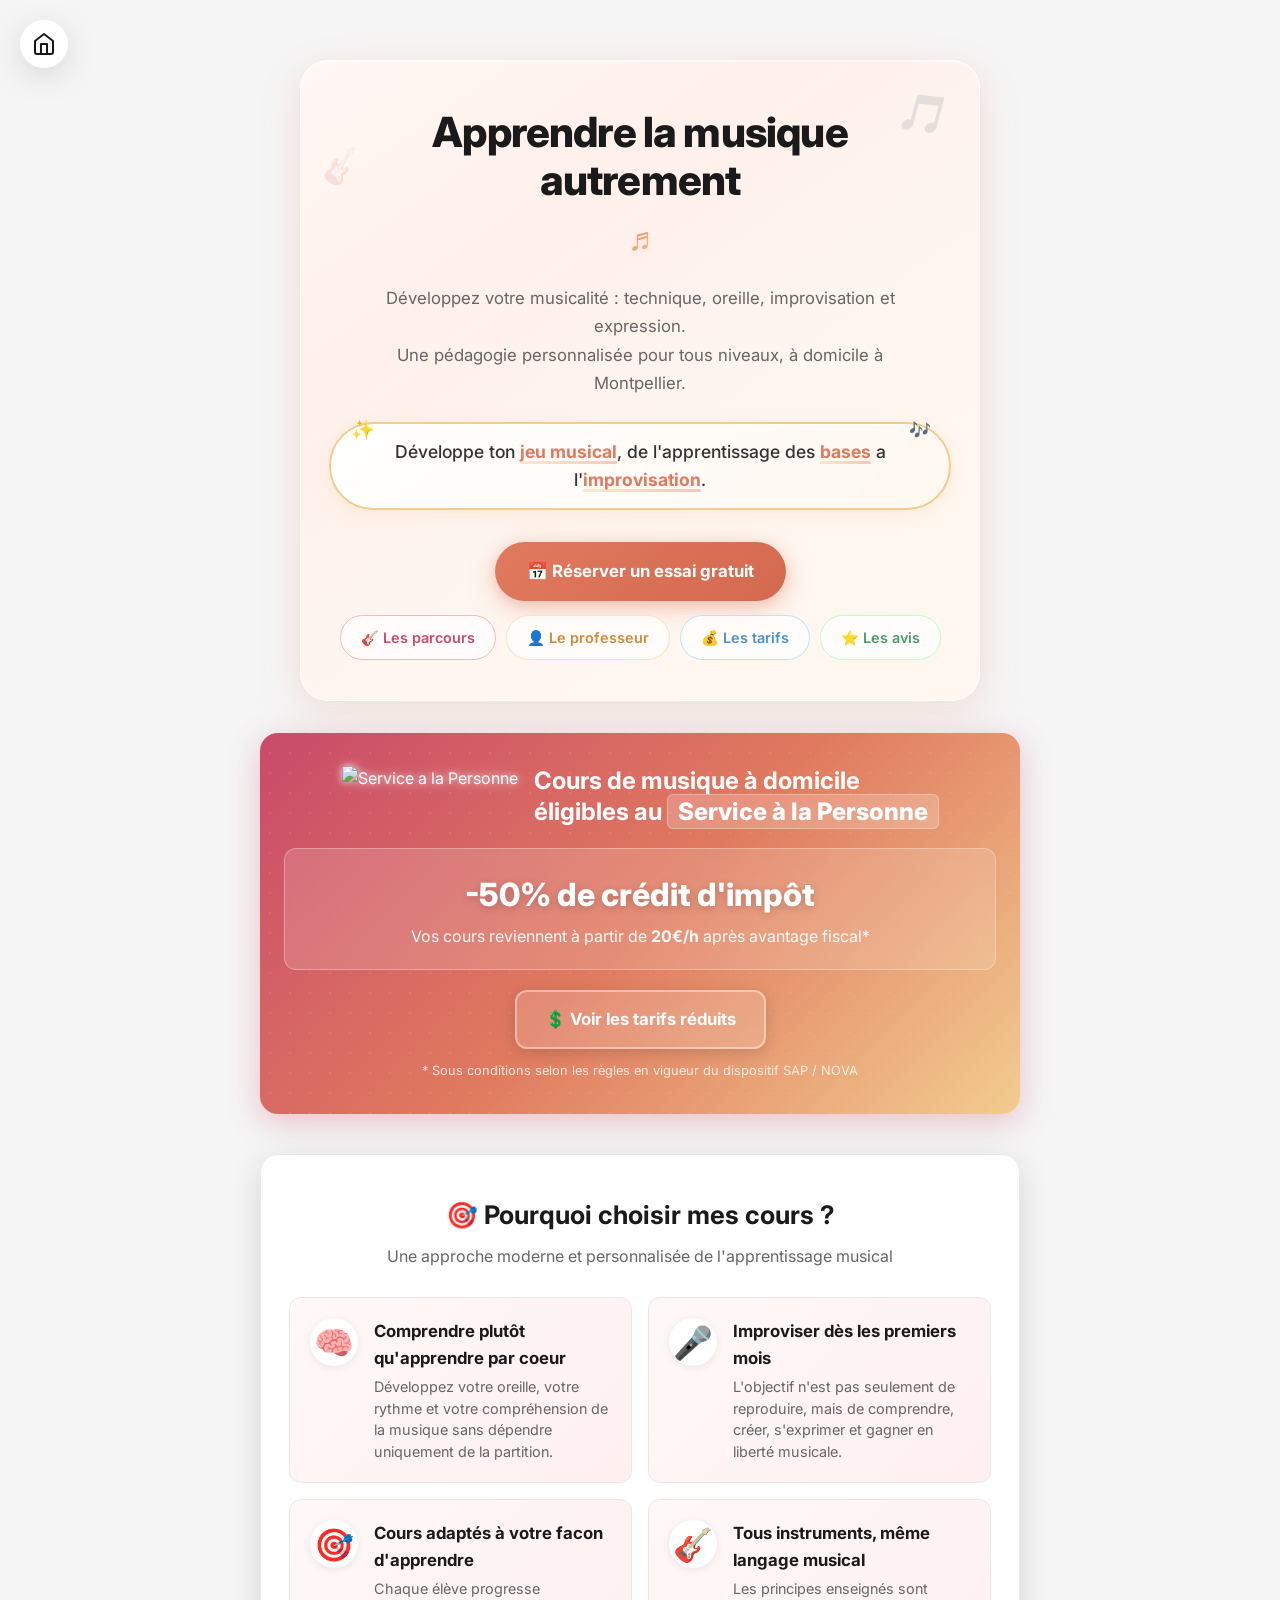
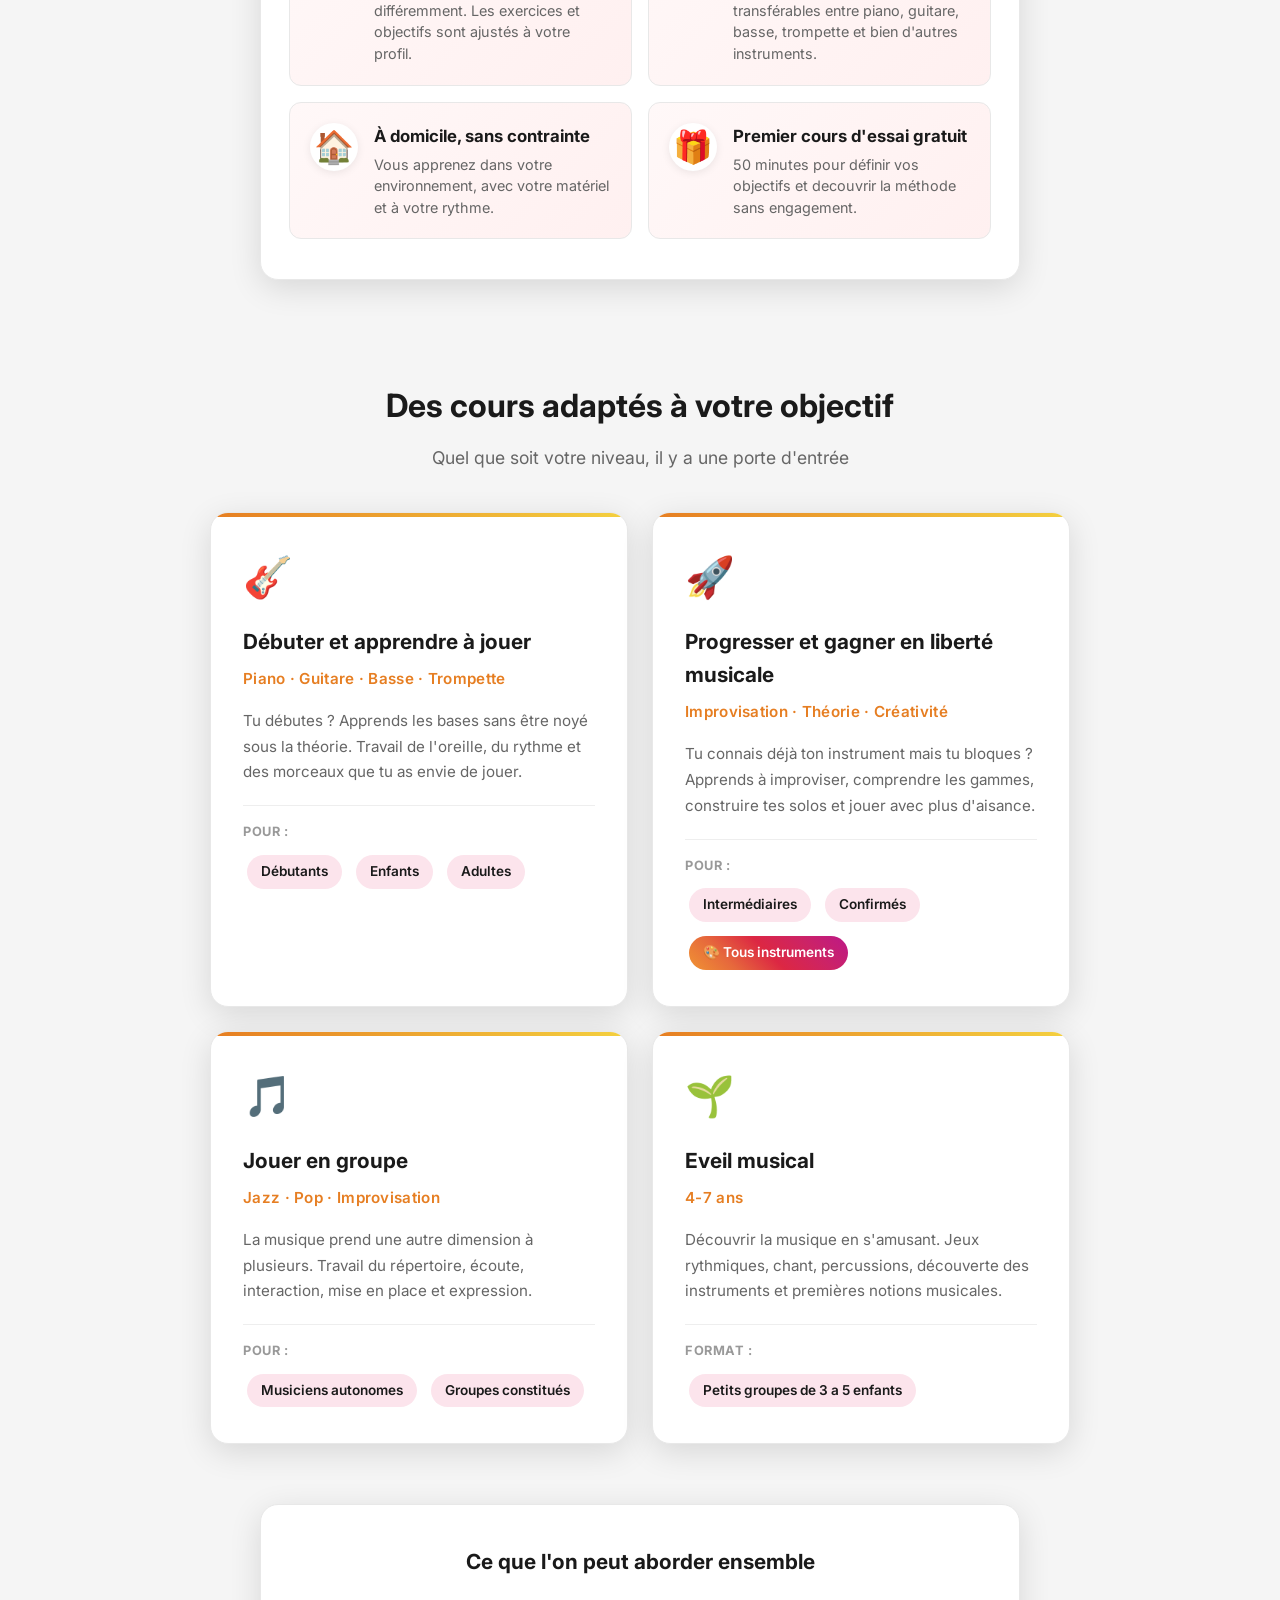
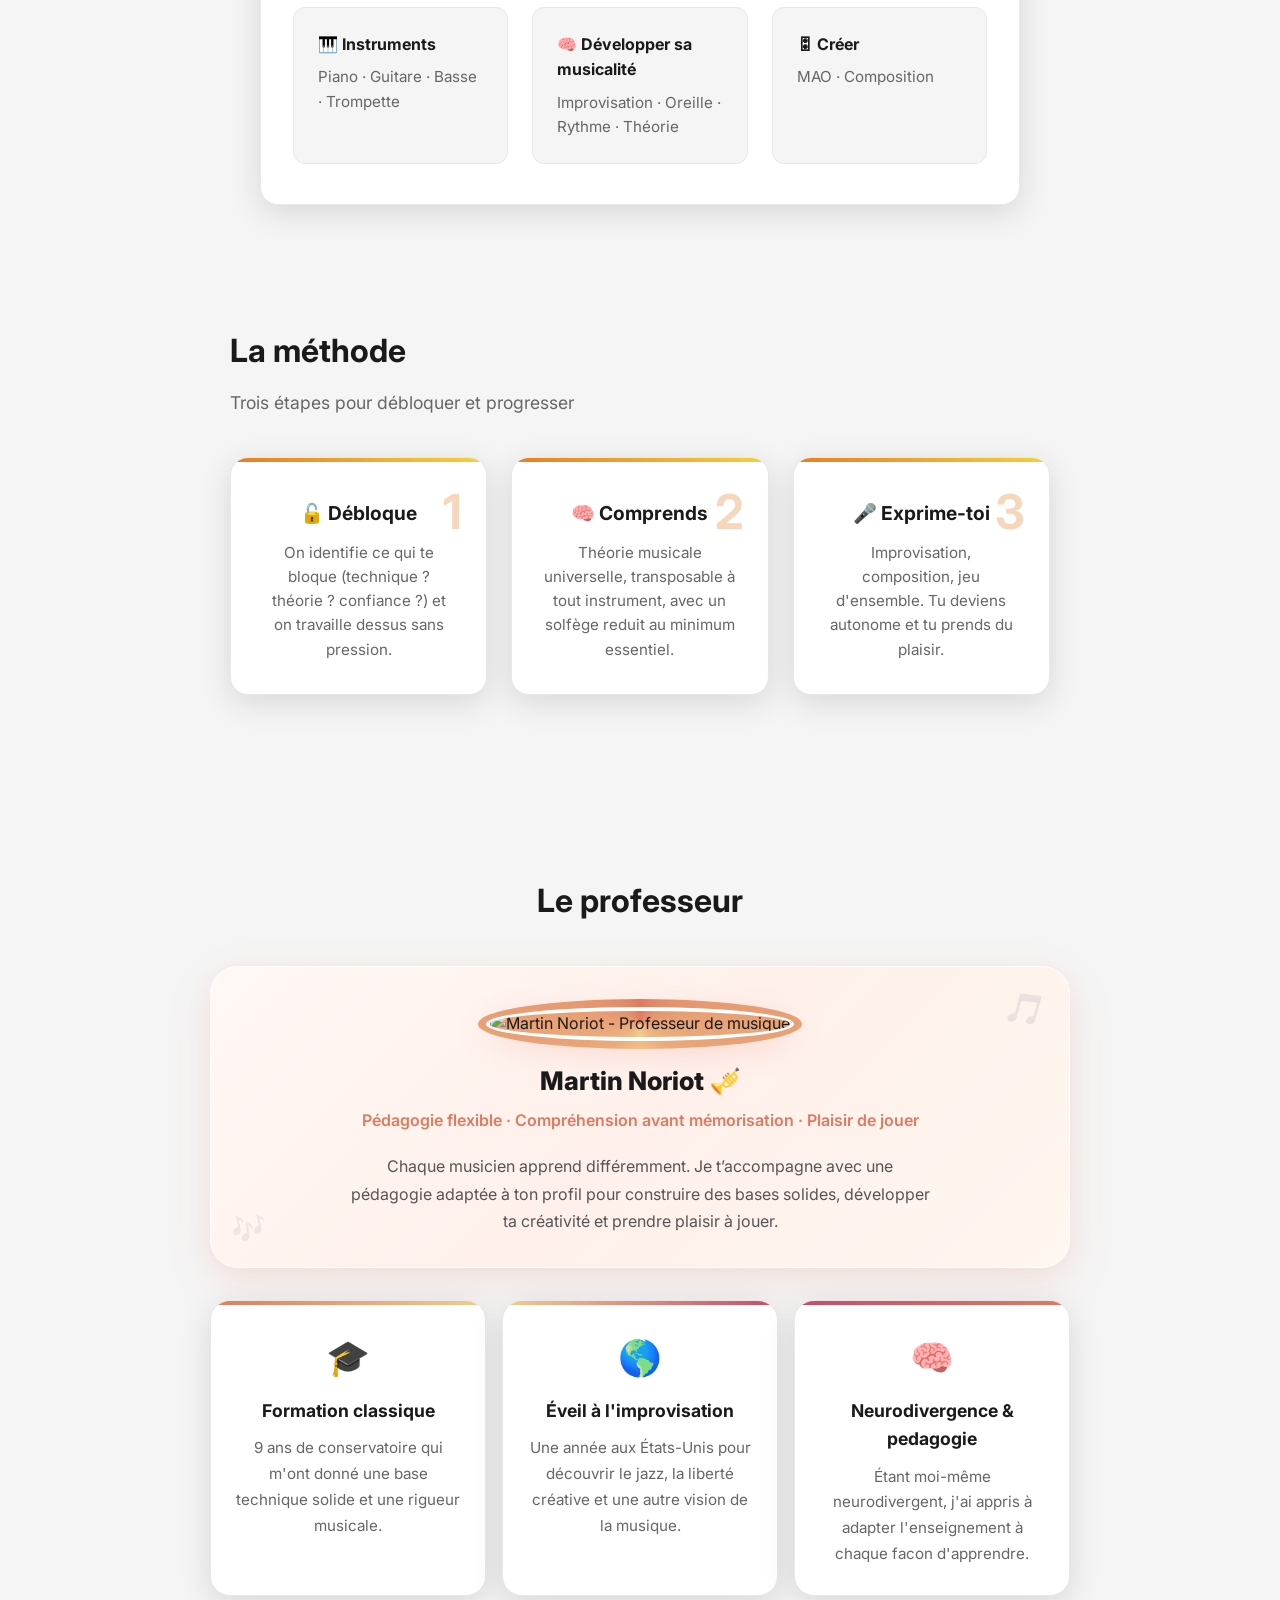
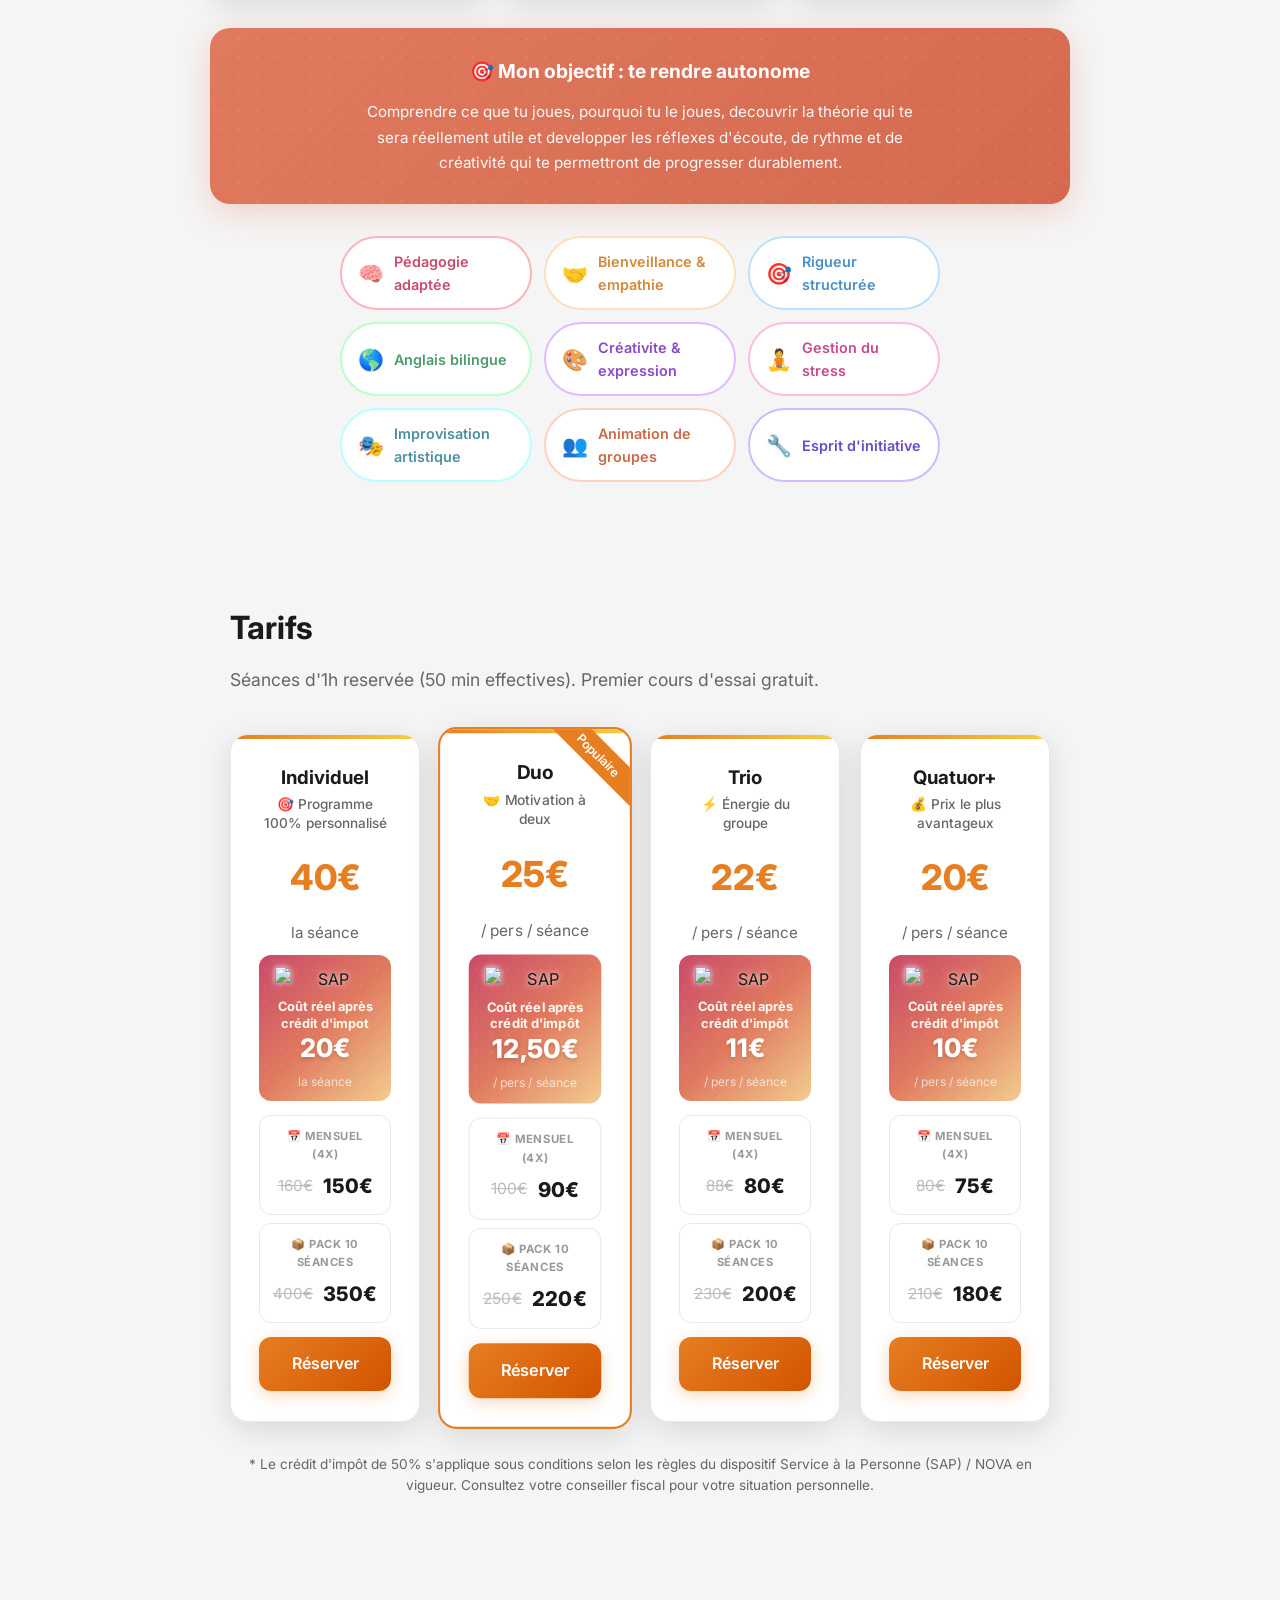
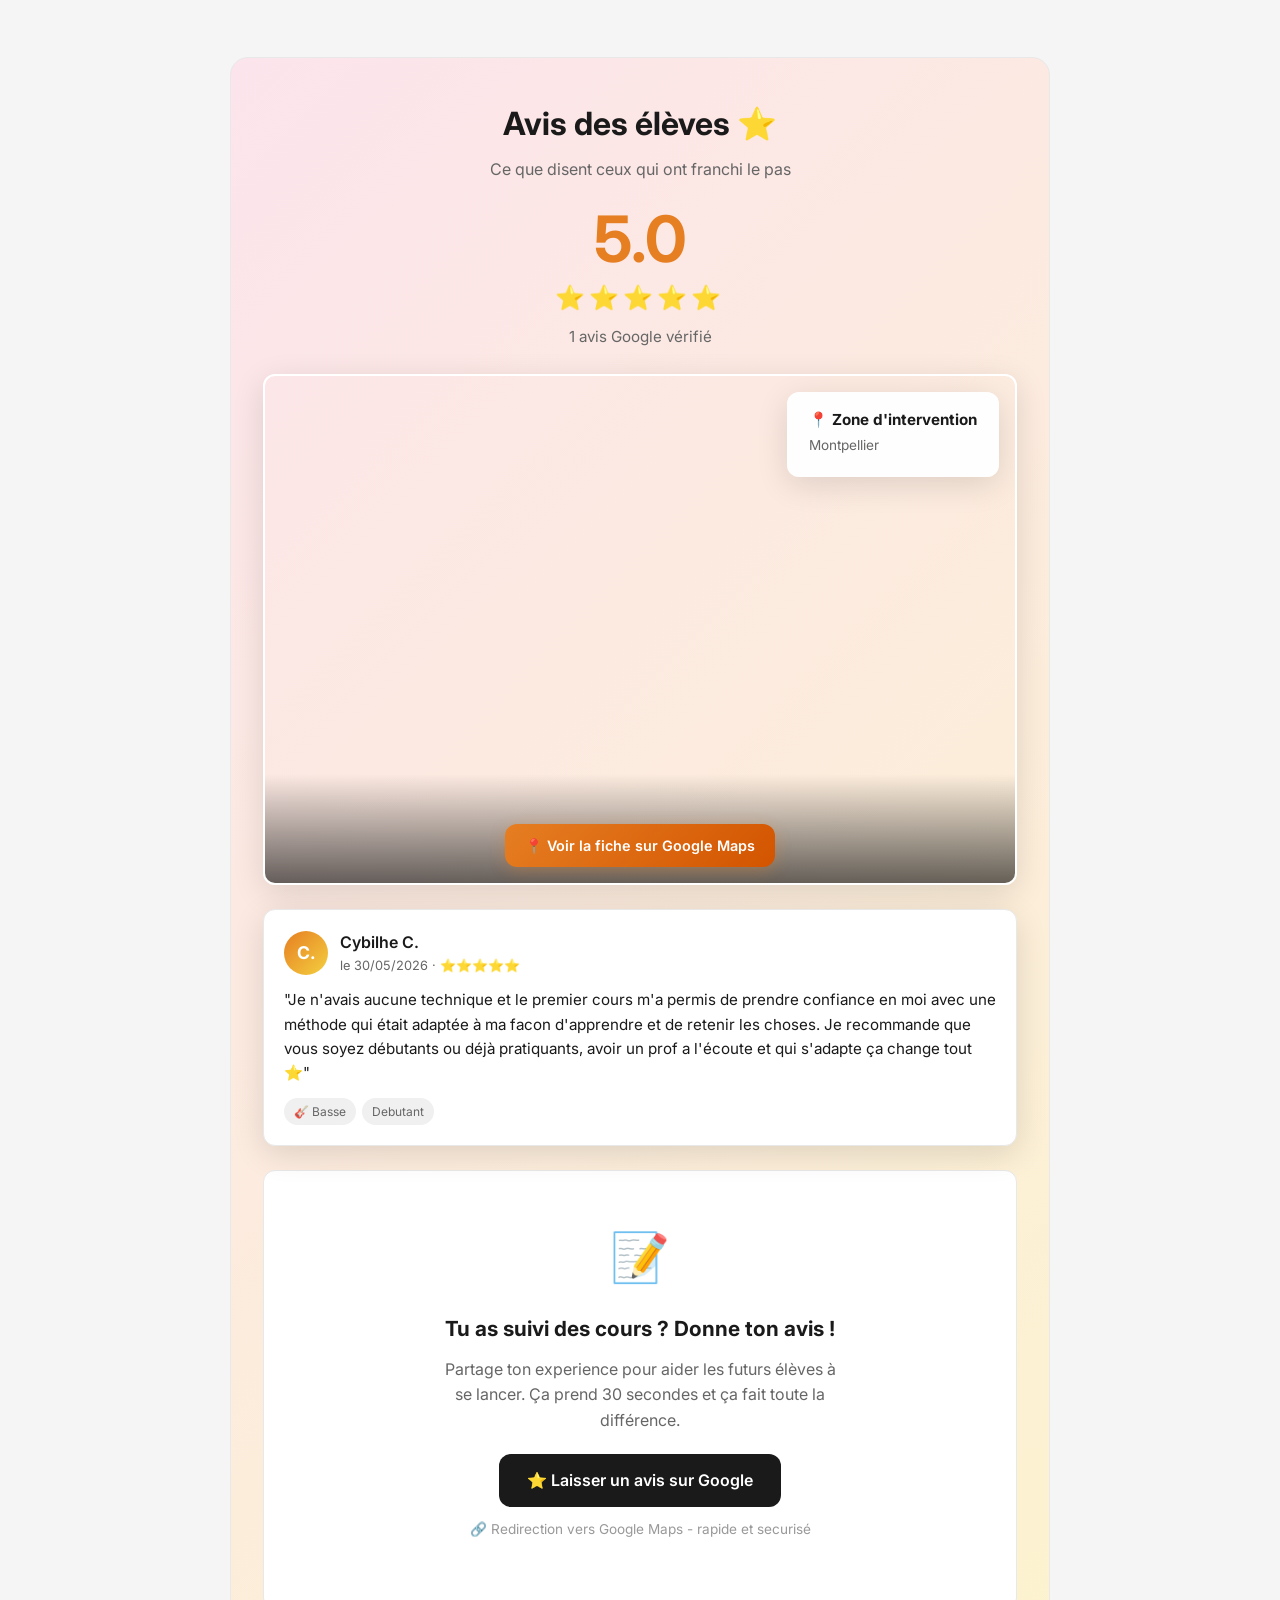
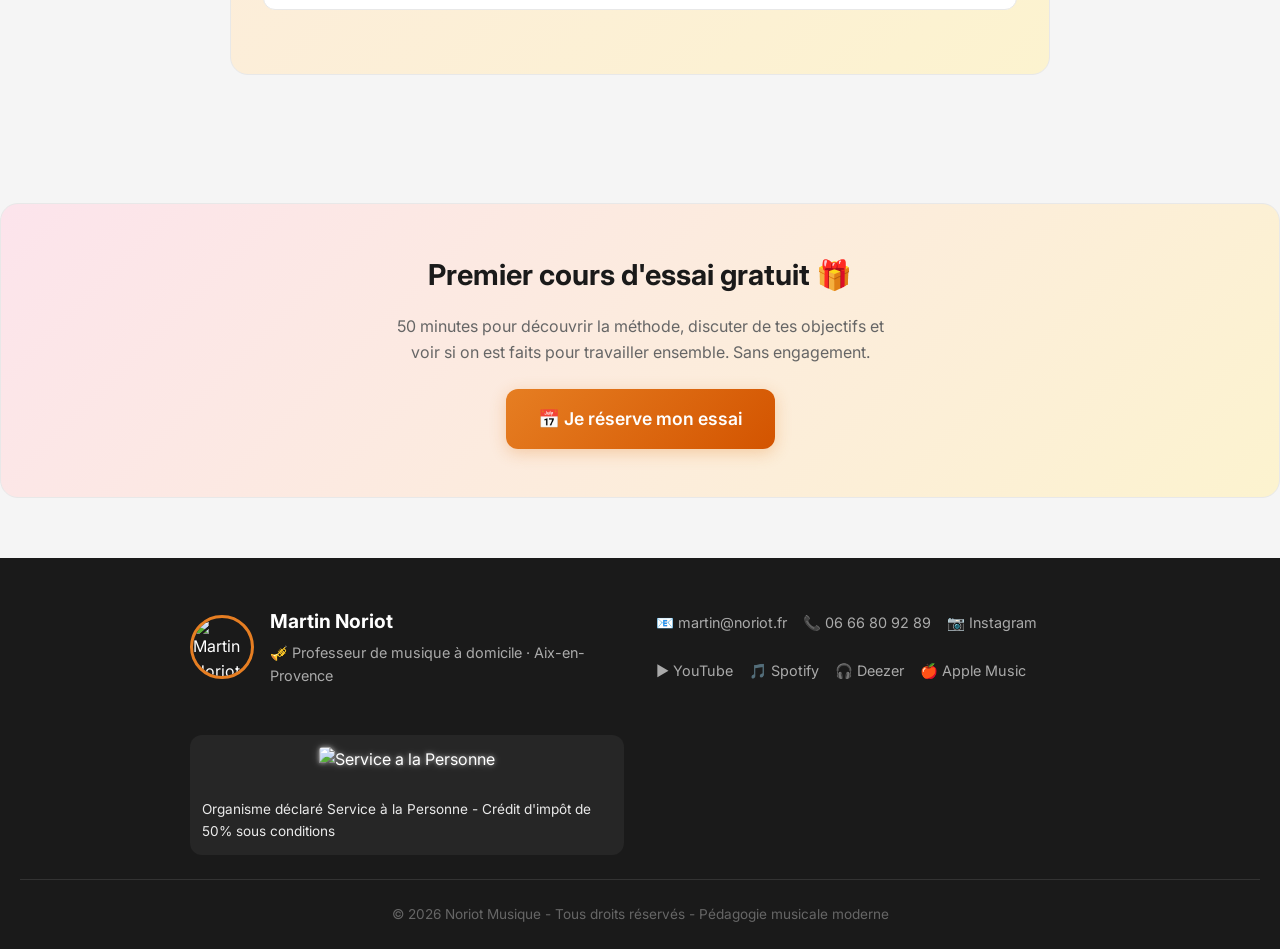
==== commit 45dd8600: "Change Google Maps iframe source URL Updated the Google Maps iframe source URL for accuracy." ====
--- a/Cours.html
+++ b/Cours.html
@@ -1722,7 +1722,7 @@
       <div class="rating-count">1 avis Google vérifié</div>
     </div>
     <div class="map-area-container">
-      <iframe src="https://www.google.com/maps/embed?pb=!1m14!1m12!1m3!1d188933.19787728732!2d3.8767!3d43.6108!2m3!1f0!2f0!3f0!3m2!1i1024!2i768!4f13.1!5e0!3m2!1sfr!2sfr!4v1716540000000!5m2!1sfr!2sfr" allowfullscreen="" loading="lazy" referrerpolicy="no-referrer-when-downgrade"></iframe>
+      <iframe src="https://www.google.com/maps/embed?pb=!1m14!1m12!1m3!1d57680.0!2d3.8767!3d43.6108!2m3!1f0!2f0!3f0!3m2!1i1024!2i768!4f13.1!5e0!3m2!1sfr!2sfr!4v1716540000000!5m2!1sfr!2sfr" allowfullscreen="" loading="lazy" referrerpolicy="no-referrer-when-downgrade"></iframe>
       <div class="map-overlay">
         <h4>&#128205; Zone d'intervention</h4>
         <p>Montpellier</p>
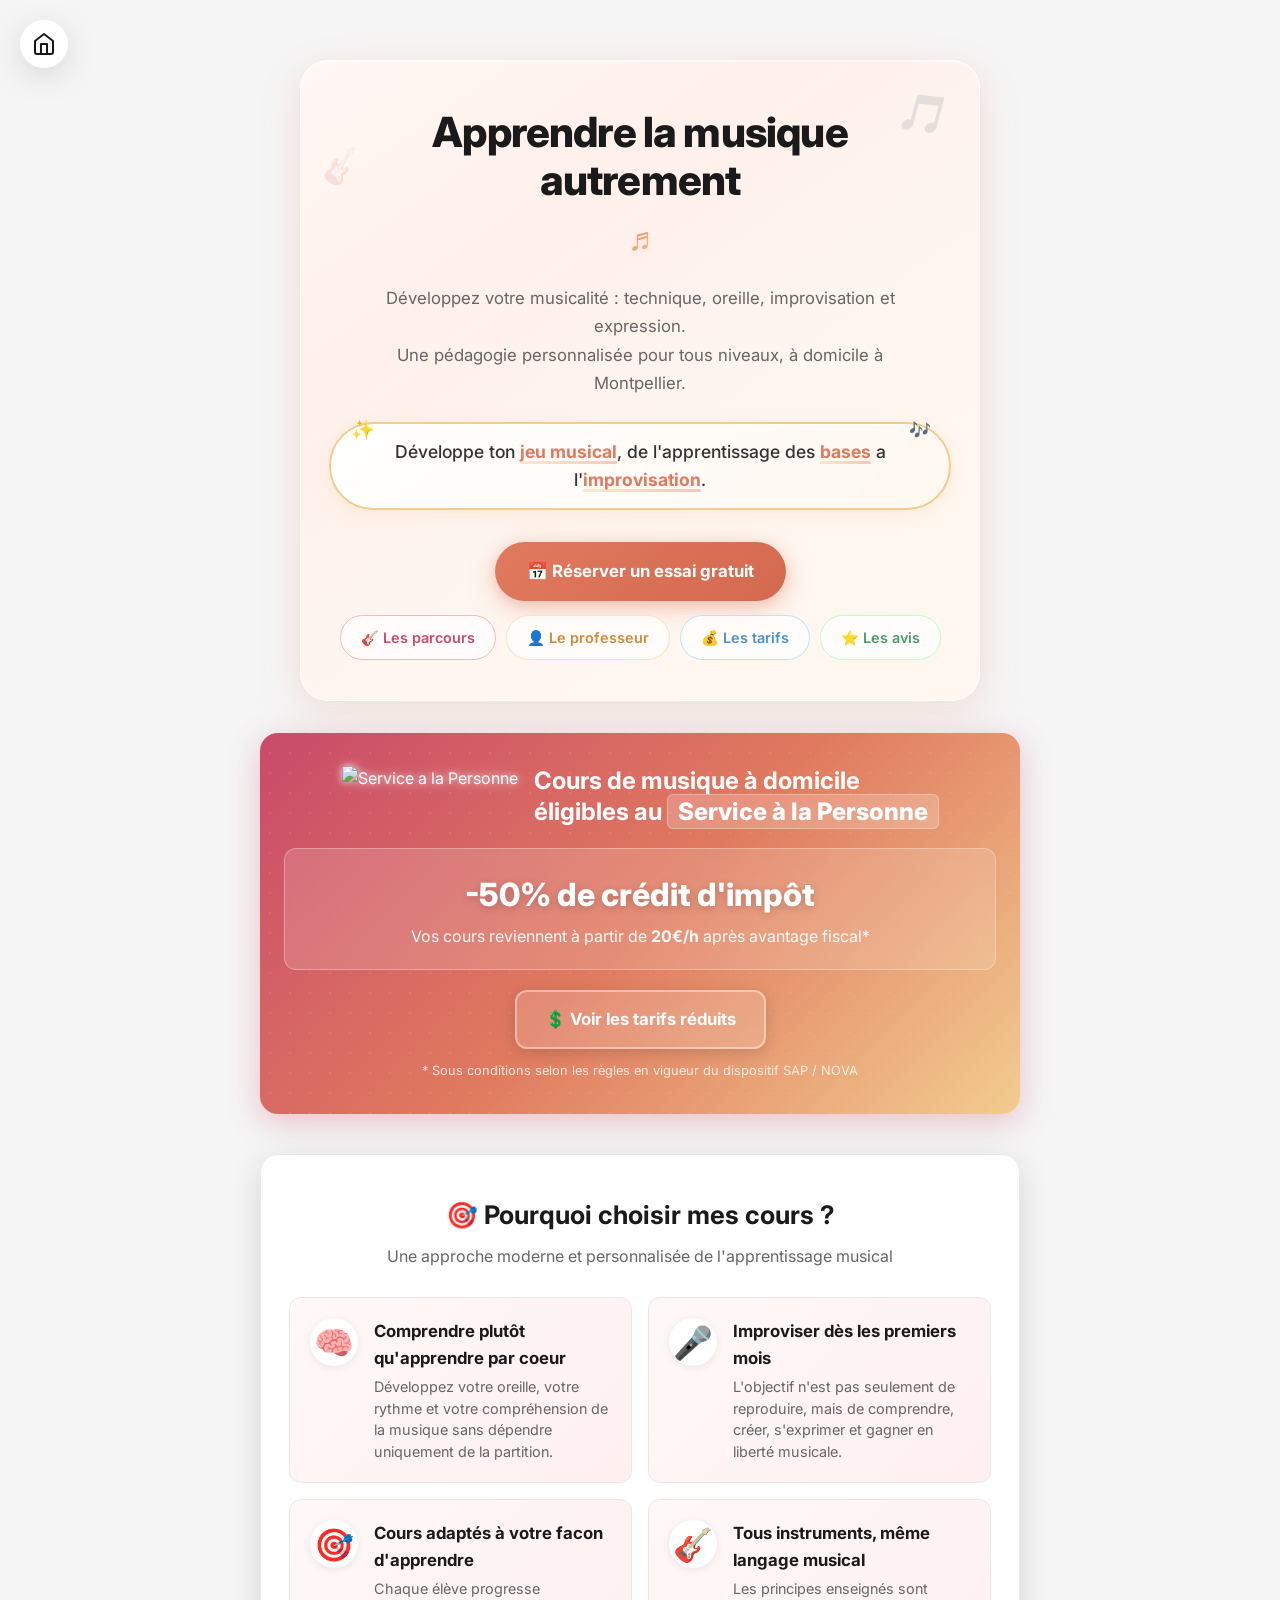
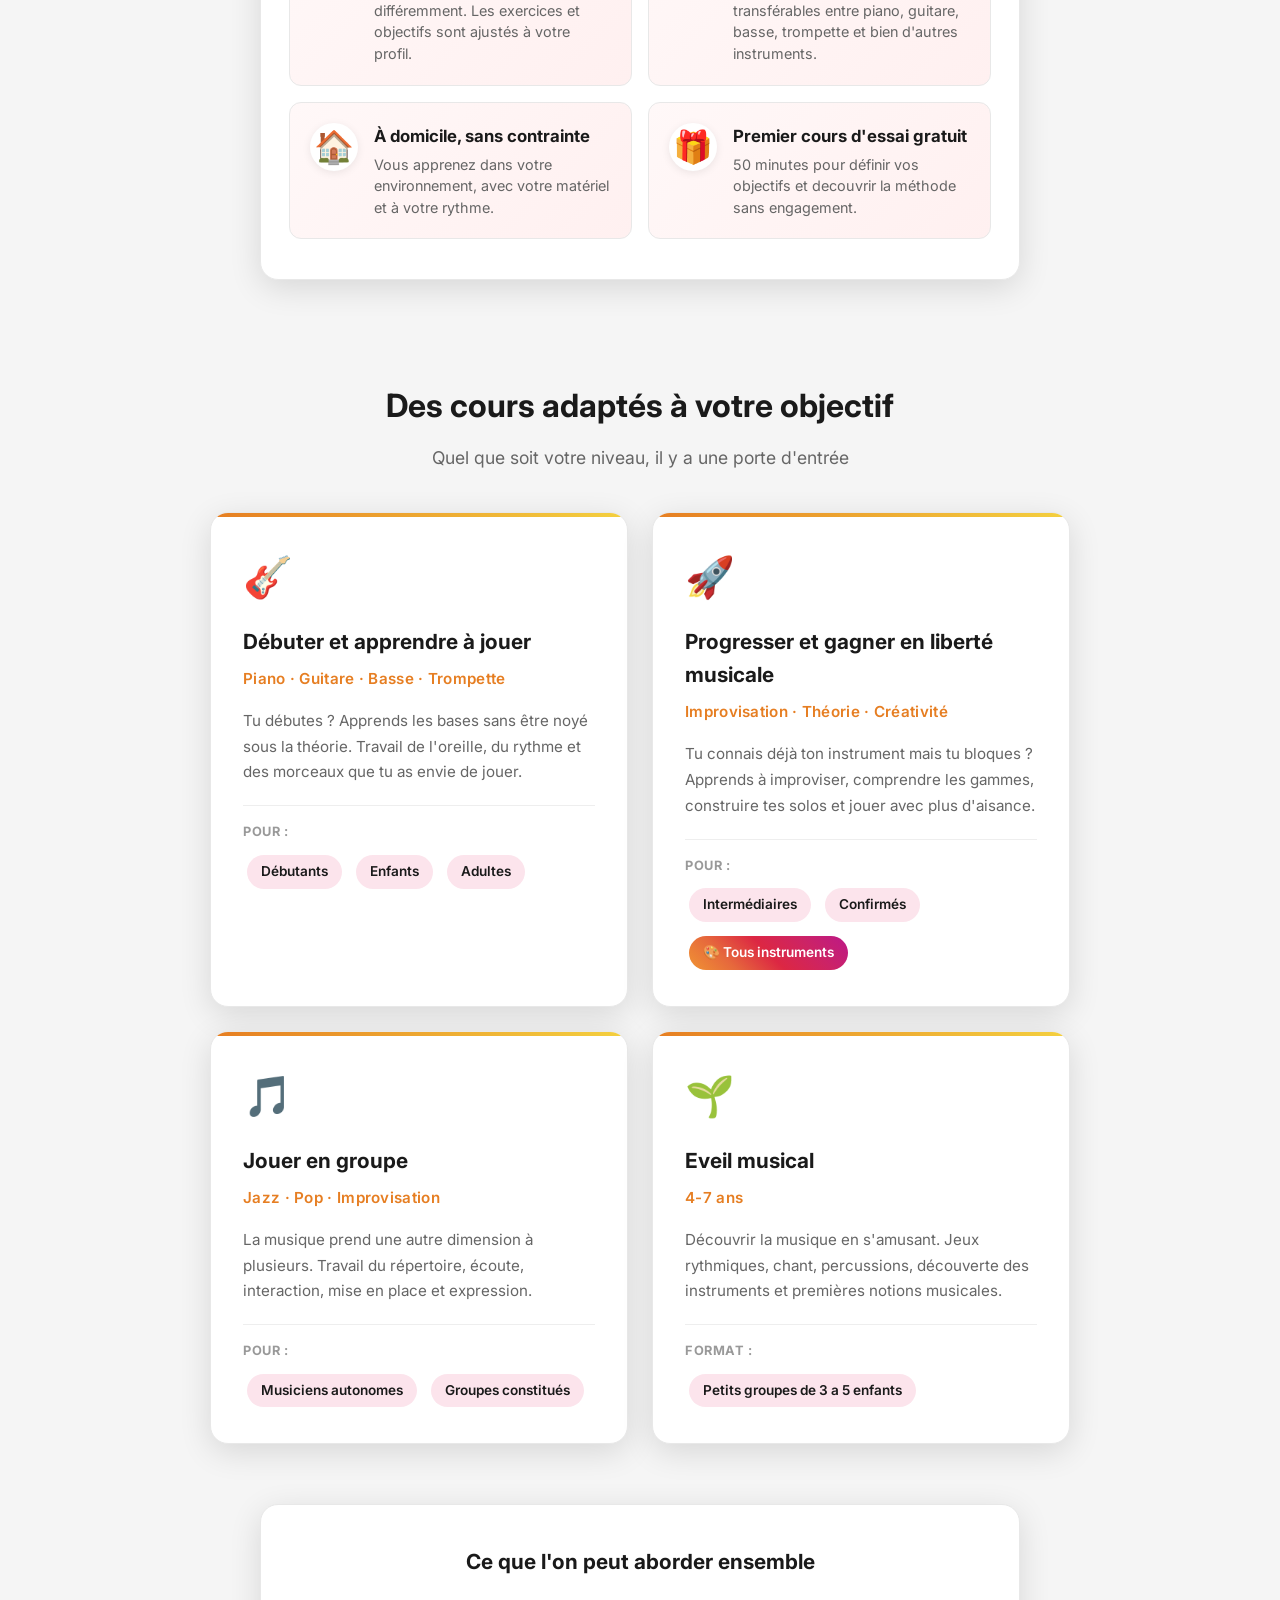
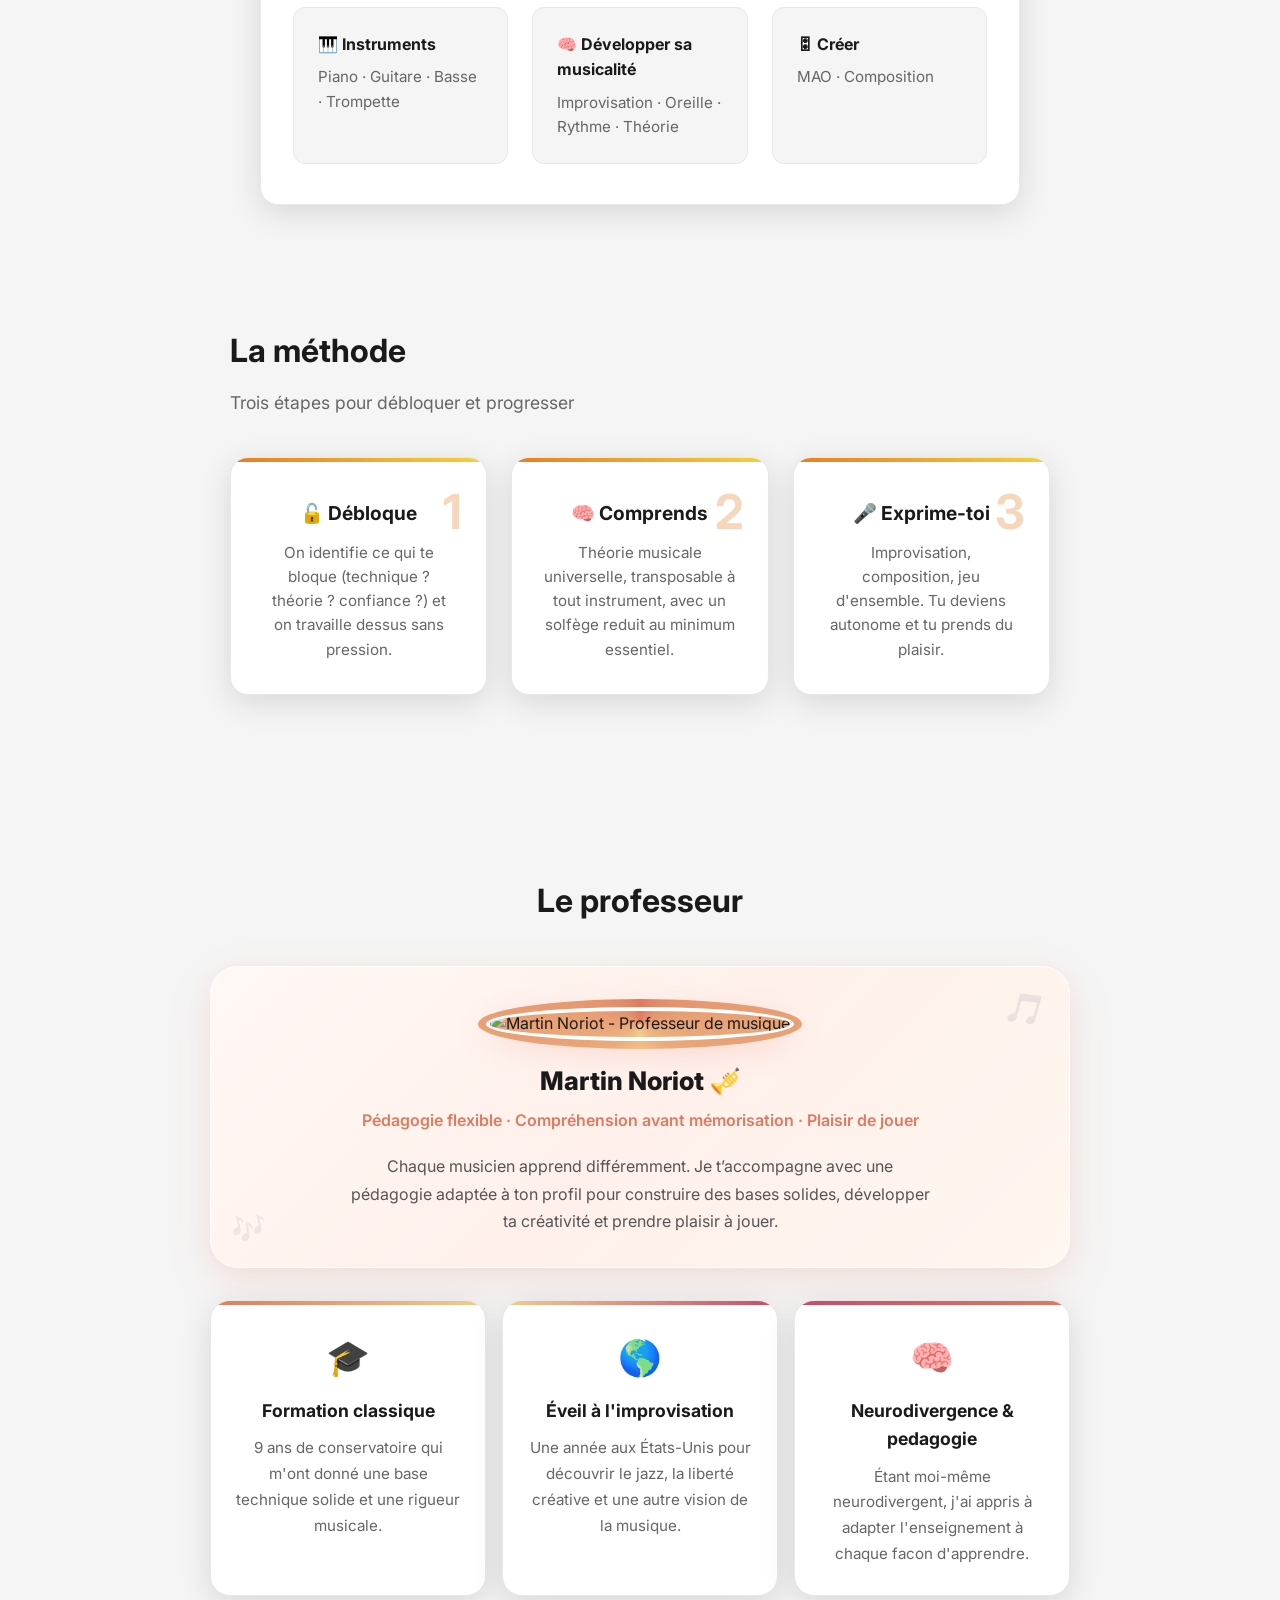
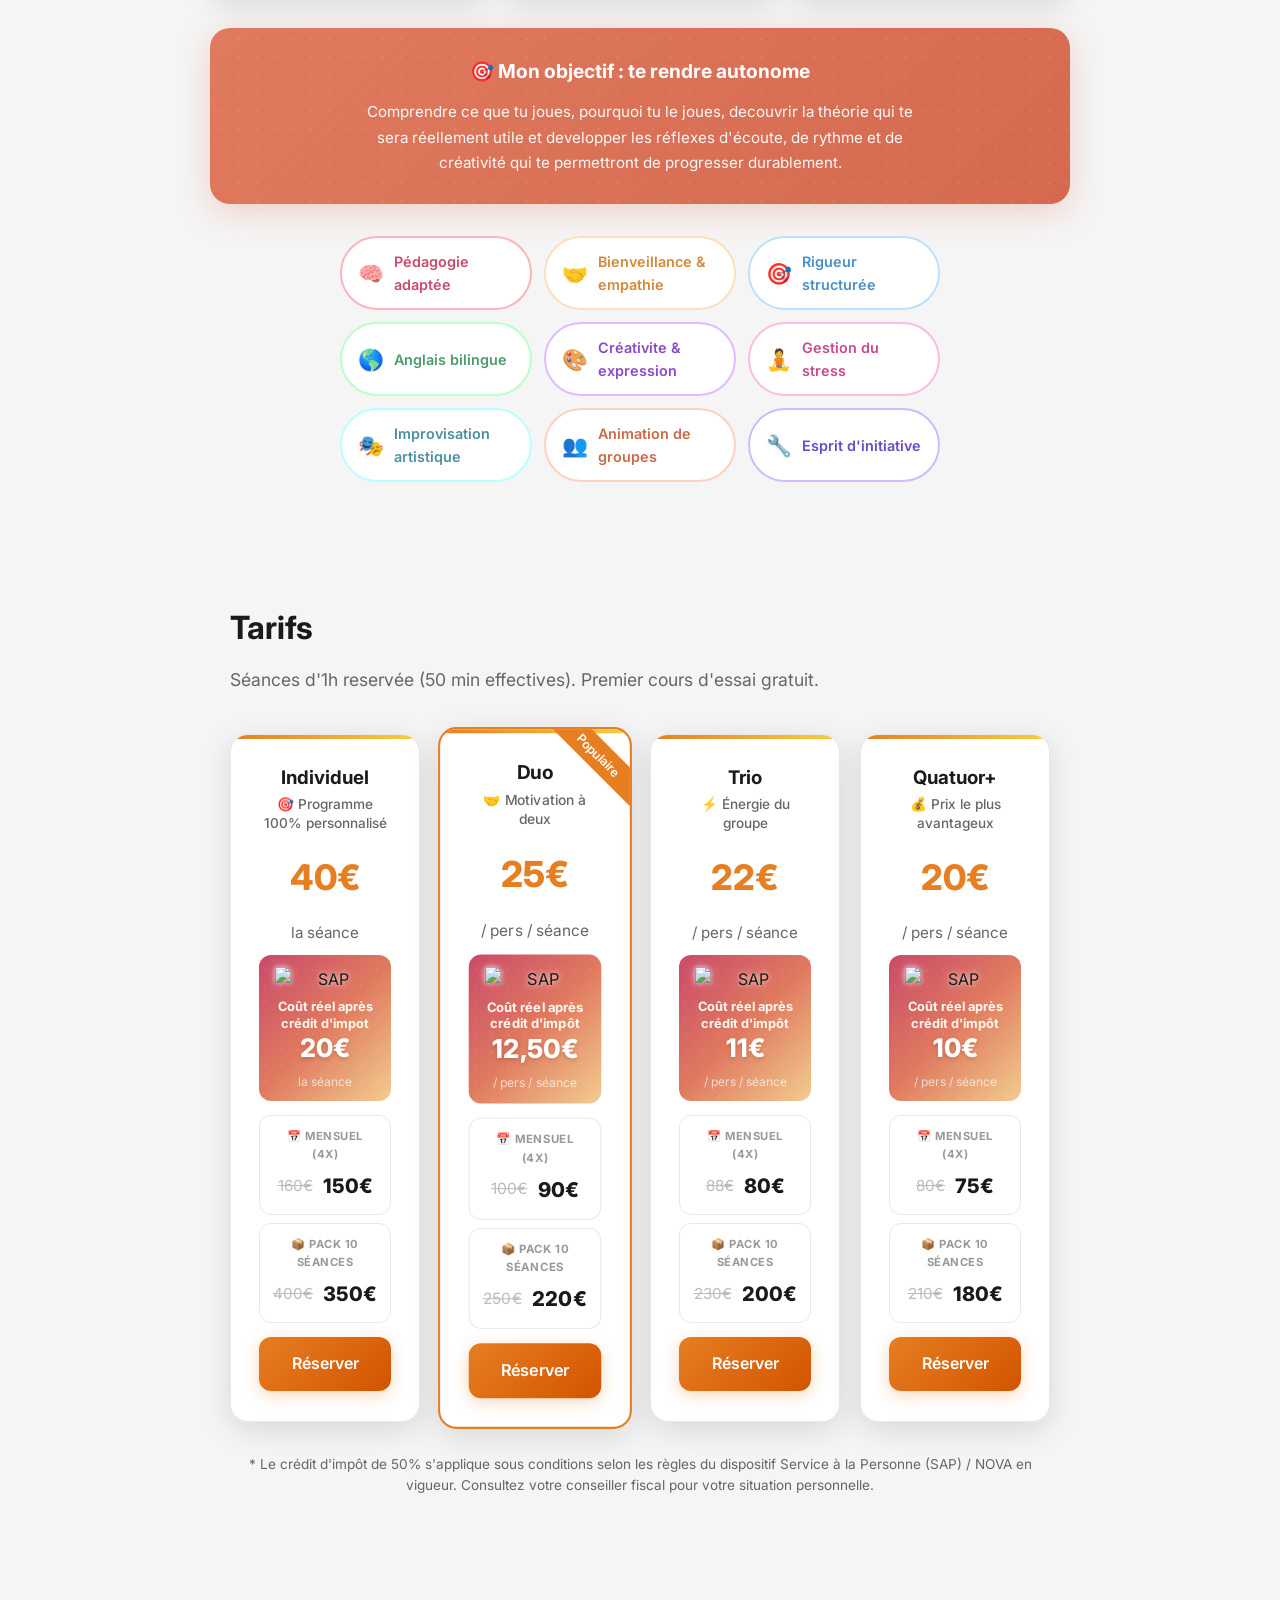
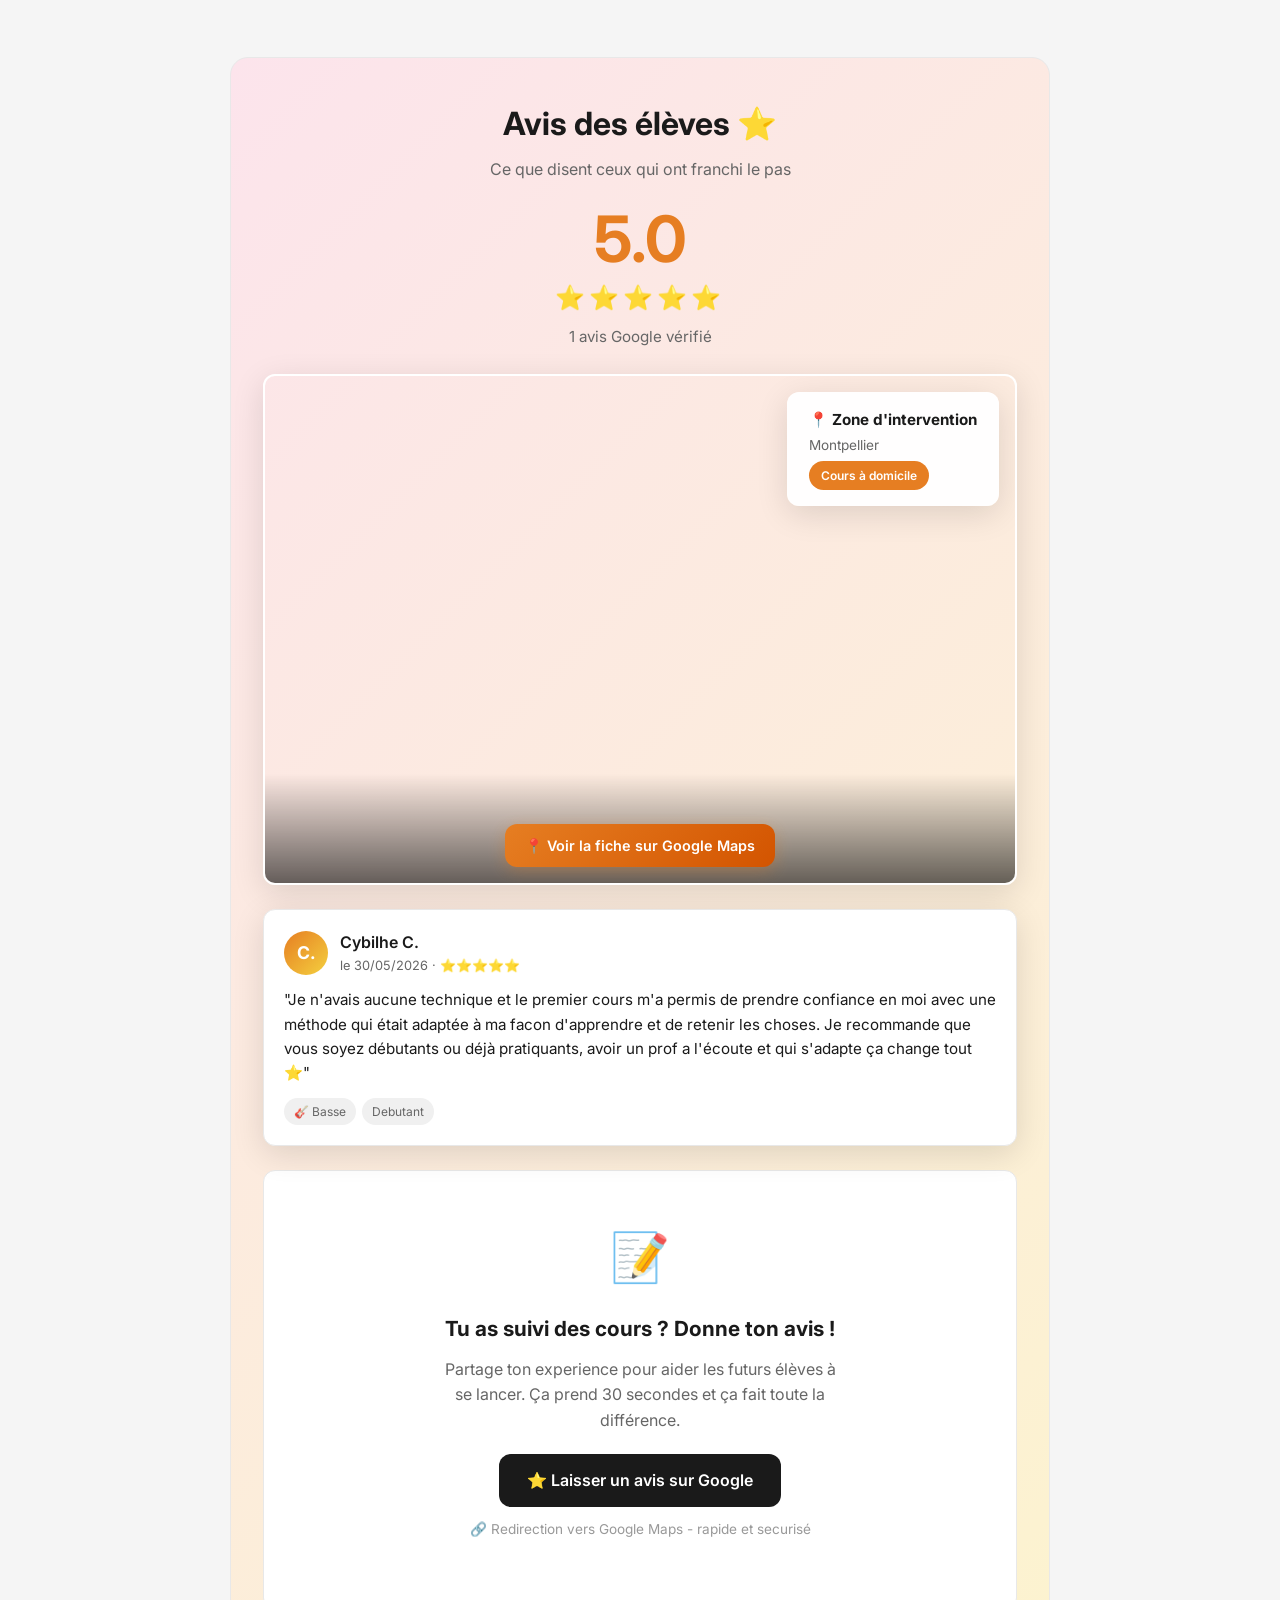
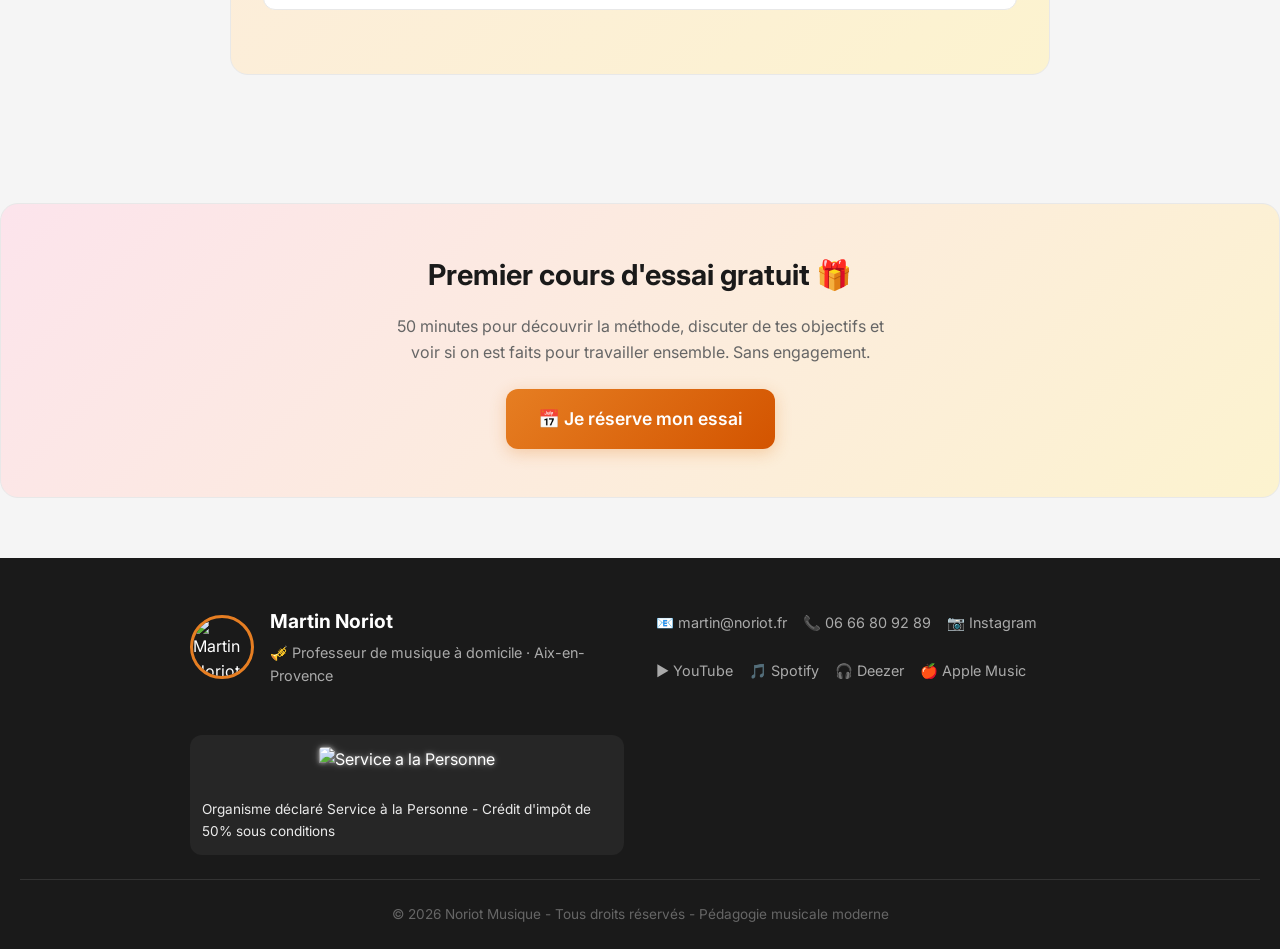
==== commit 8b31efe5: "Add zone tag to map overlay in Cours.html" ====
--- a/Cours.html
+++ b/Cours.html
@@ -1726,6 +1726,7 @@
       <div class="map-overlay">
         <h4>&#128205; Zone d'intervention</h4>
         <p>Montpellier</p>
+        <span class="zone-tag">Cours à domicile</span>
       </div>
       <div class="map-cta">
         <a href="https://share.google/nTb2fB9ME1Ji8RHIR" target="_blank" rel="noopener" class="btn btn-primary" style="font-size:0.9rem; padding:10px 20px;">&#128205; Voir la fiche sur Google Maps</a>
